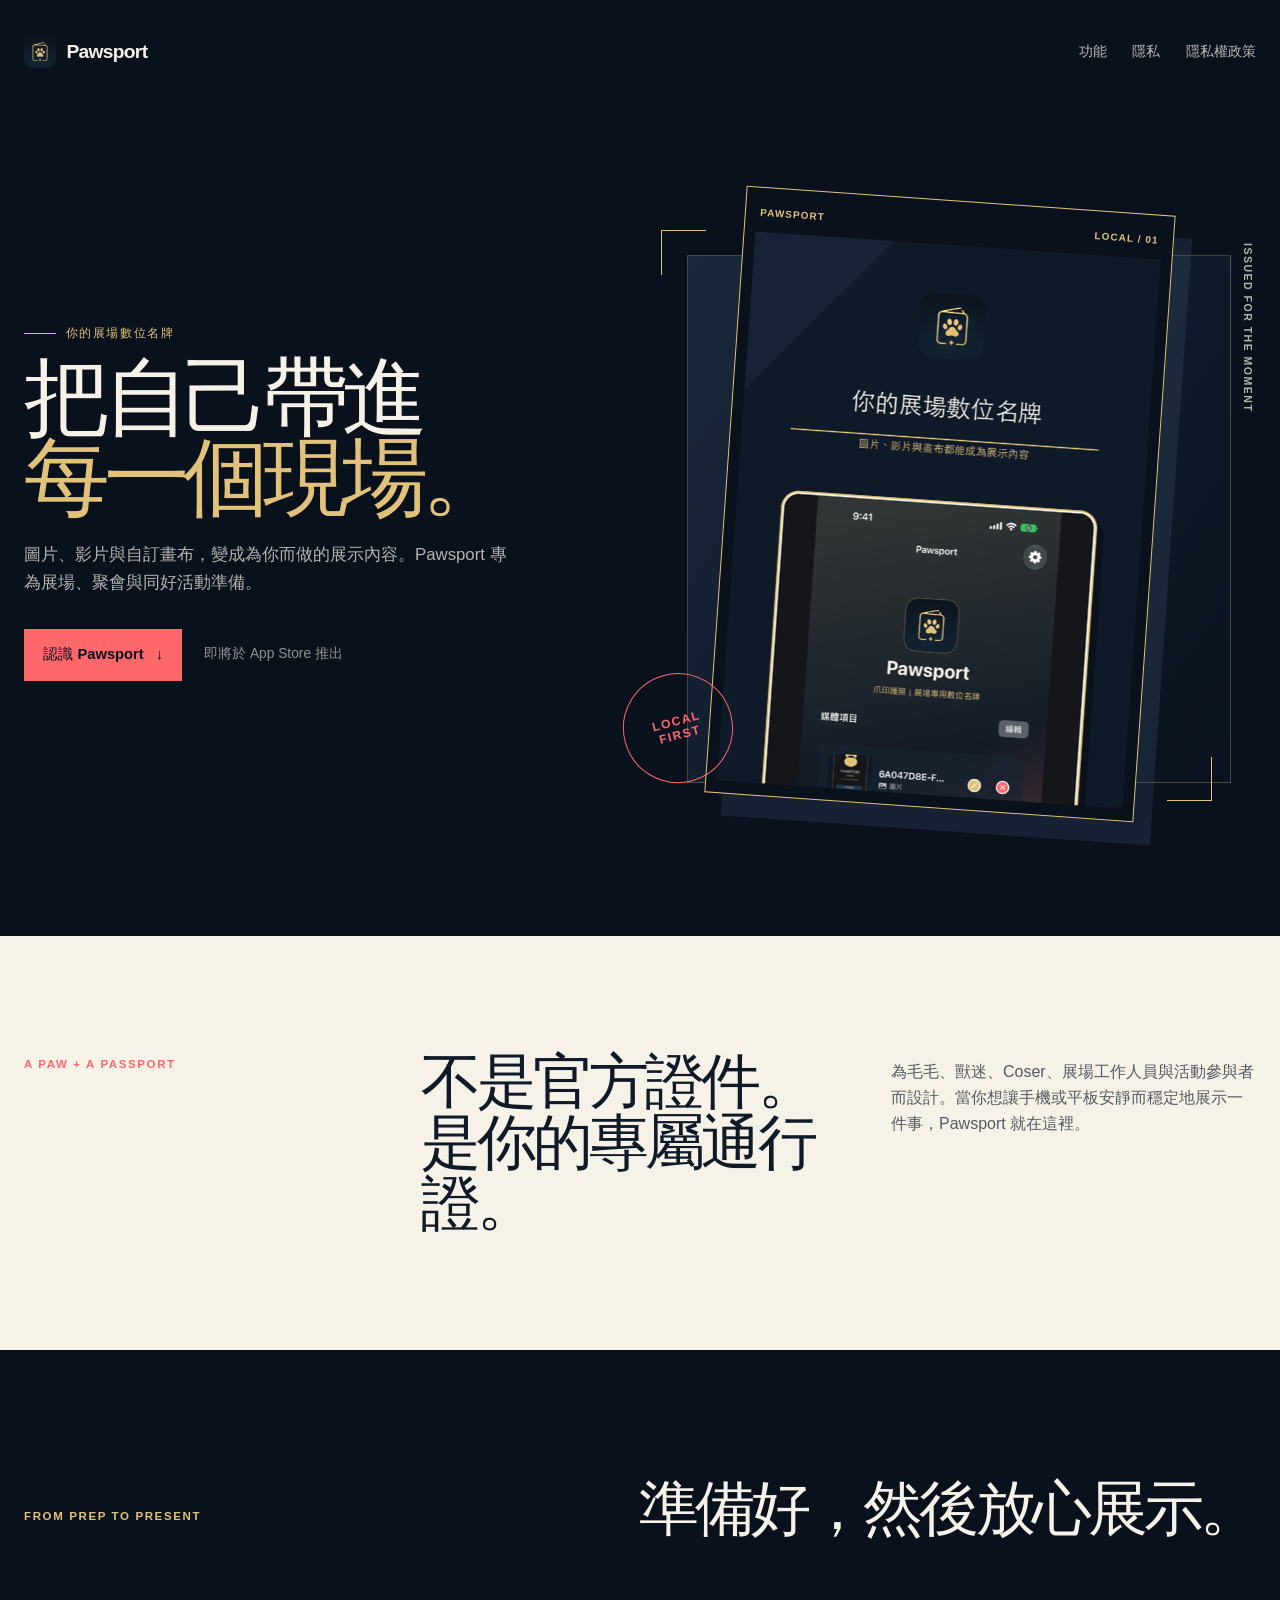
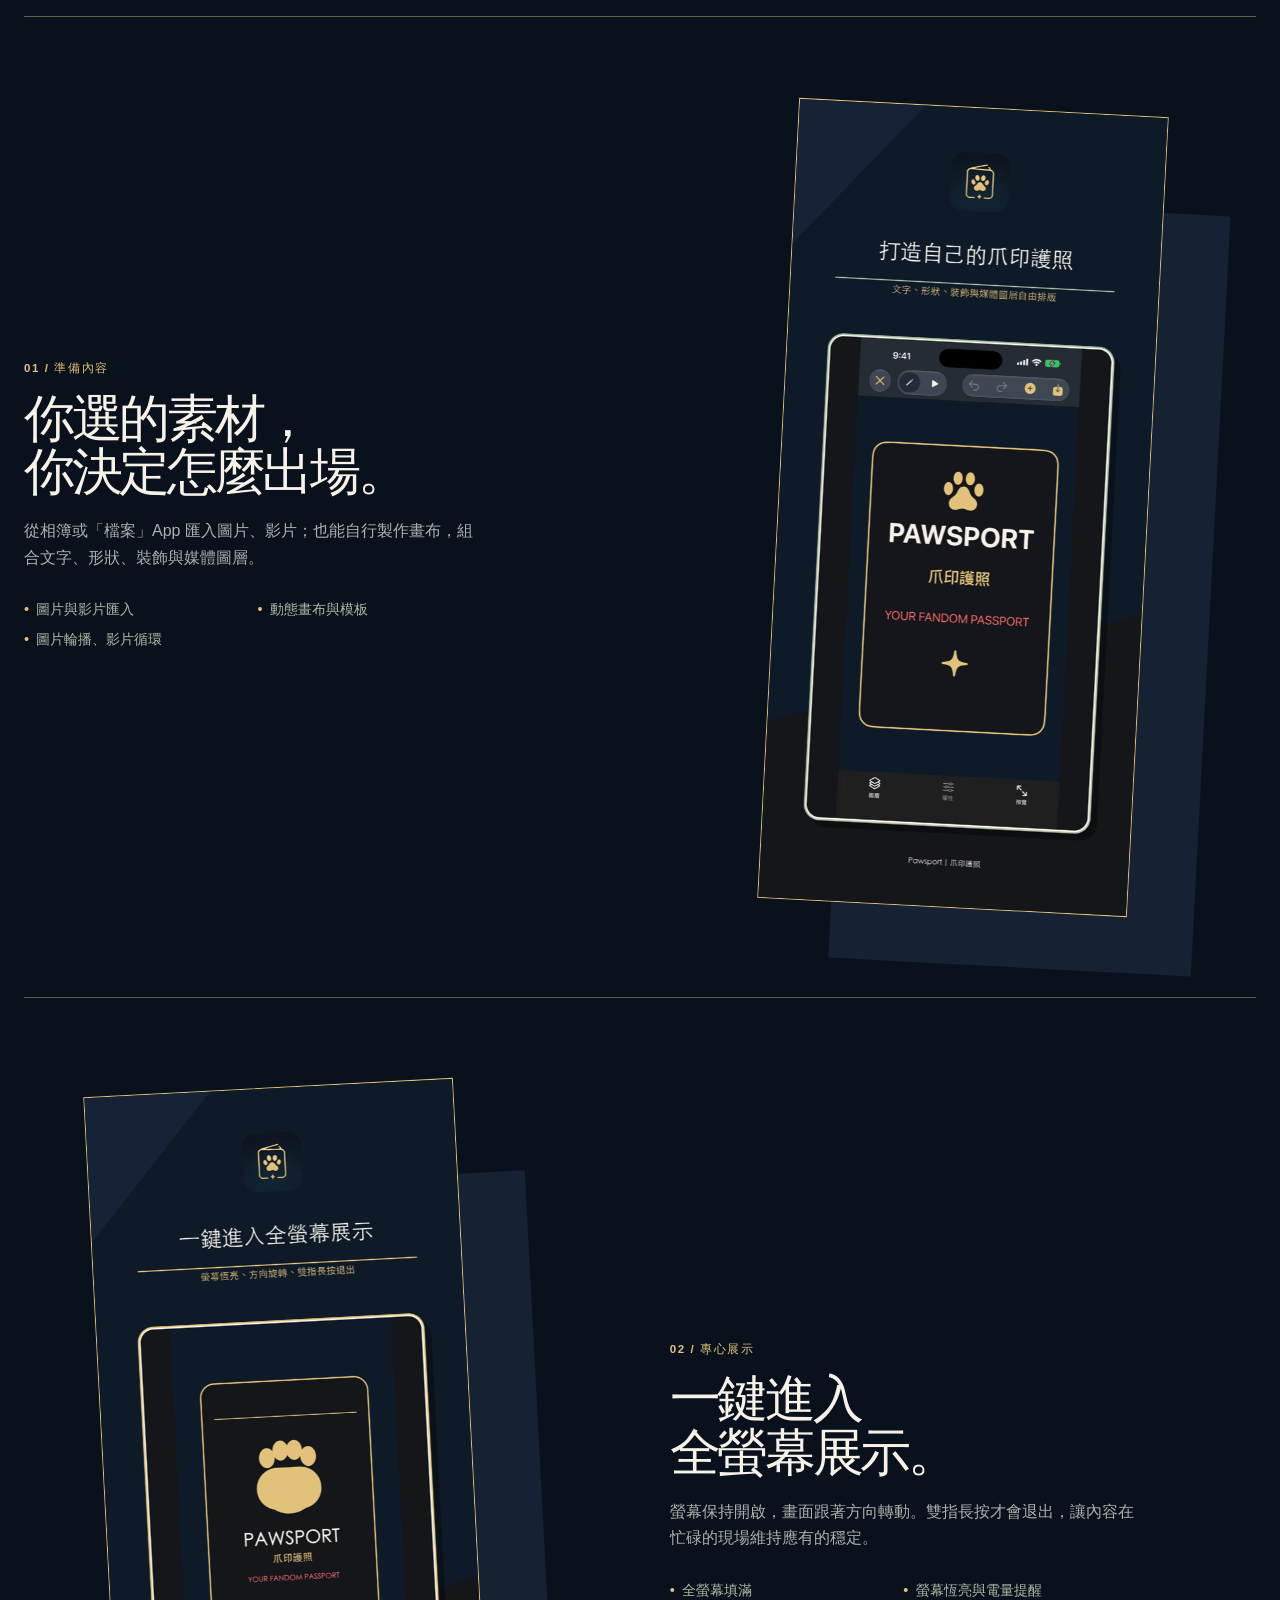
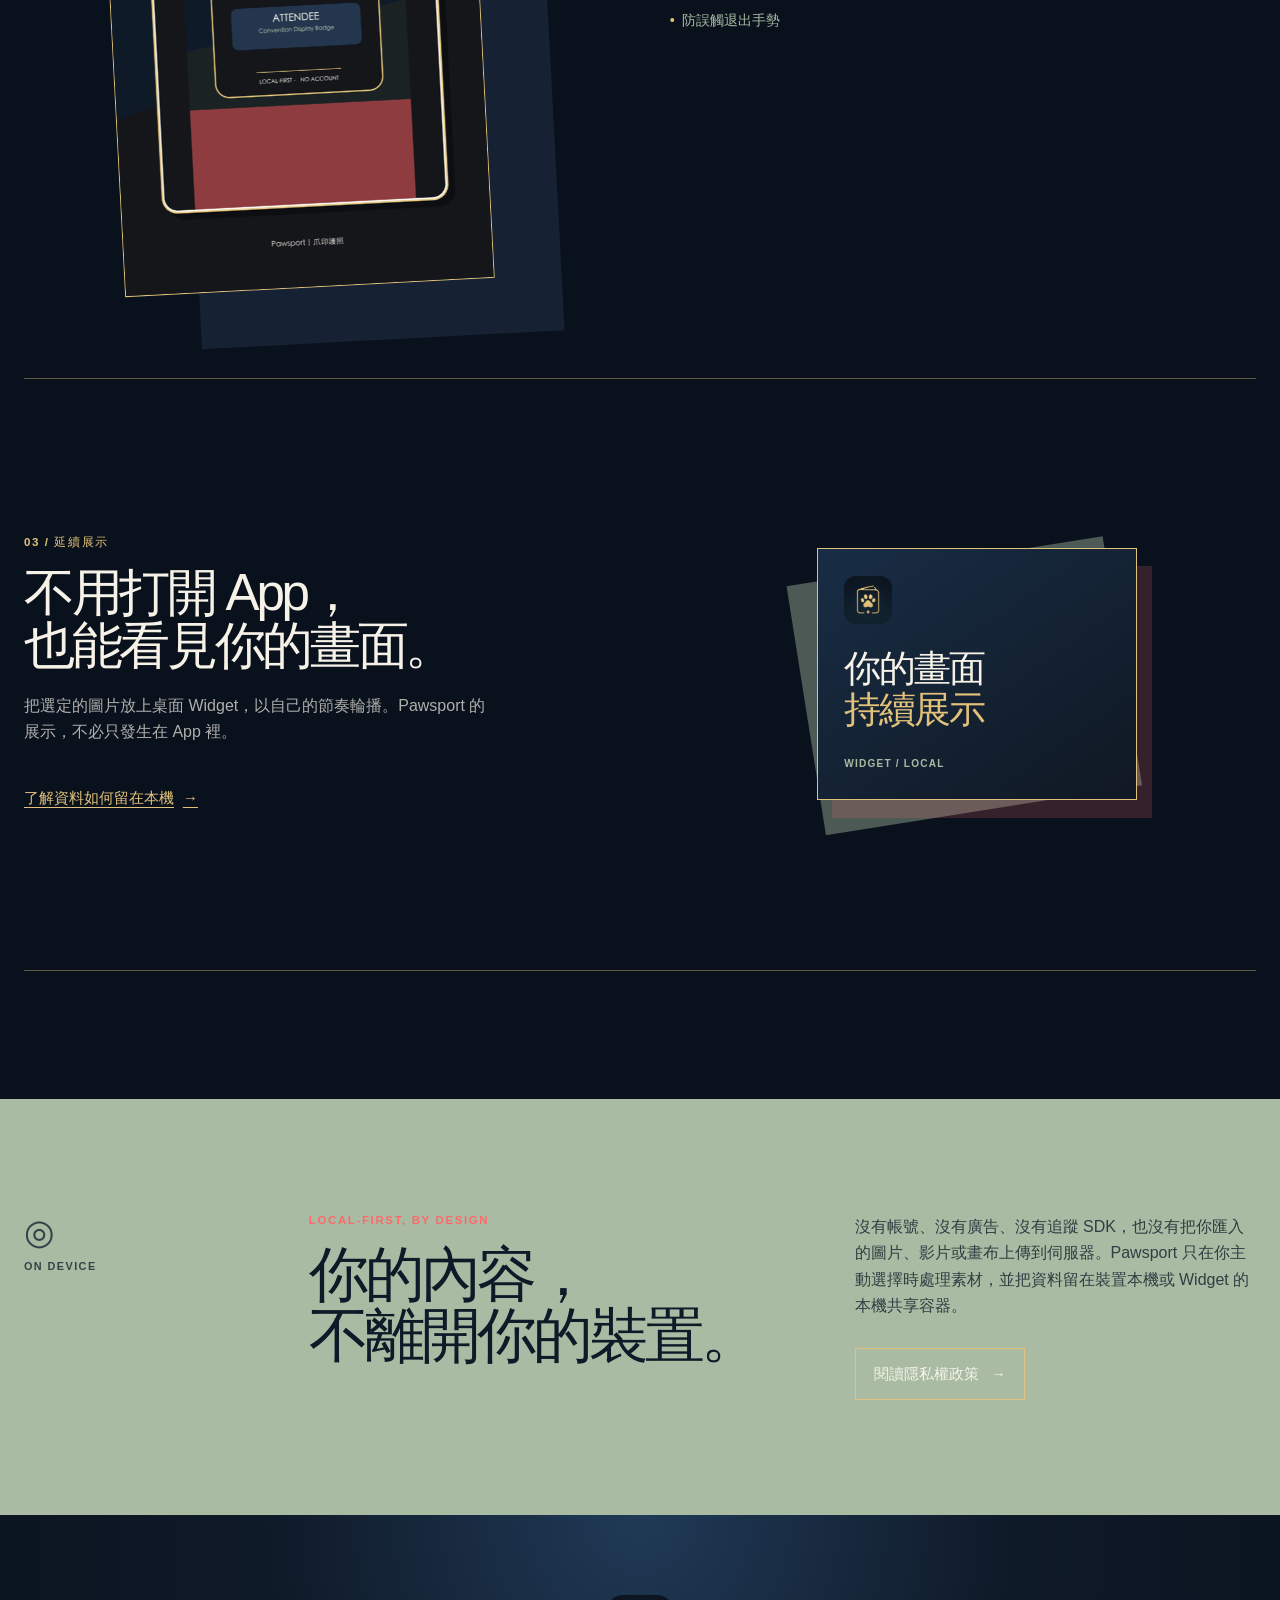
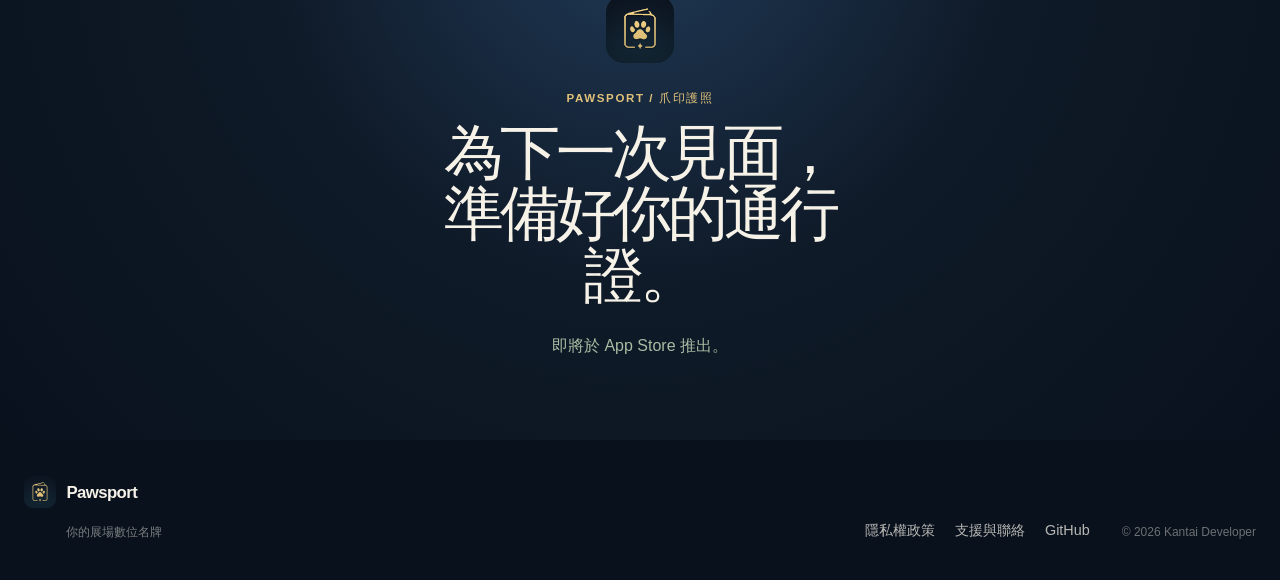
==== index.html @ a1eb73c7 "修正 Pages 正式網址" ====
<!DOCTYPE html>
<html lang="zh-Hant">
  <head>
    <meta charset="utf-8">
    <meta name="viewport" content="width=device-width, initial-scale=1">
    <meta name="theme-color" content="#0f1a28">
    <meta name="description" content="Pawsport 將圖片、影片與自訂畫布變成展場專用的數位名牌。資料只留在你的裝置。">
    <meta property="og:title" content="Pawsport｜你的展場數位名牌">
    <meta property="og:description" content="把圖片、影片與自訂畫布變成專屬展示內容。">
    <meta property="og:type" content="website">
    <meta property="og:url" content="https://blog.init.engineer/Pawsport-Web/">
    <meta property="og:image" content="https://blog.init.engineer/Pawsport-Web/assets/app-icon.png">
    <link rel="canonical" href="https://blog.init.engineer/Pawsport-Web/">
    <link rel="icon" href="assets/app-icon.png" type="image/png">
    <link rel="apple-touch-icon" href="assets/app-icon.png">
    <link rel="manifest" href="site.webmanifest">
    <link rel="stylesheet" href="styles.css">
    <title>Pawsport｜你的展場數位名牌</title>
  </head>
  <body>
    <a class="skip-link" href="#main">跳至主要內容</a>

    <header class="site-header">
      <a class="brand" href="./" aria-label="Pawsport 首頁">
        <img src="assets/app-icon.png" alt="">
        <span>Pawsport</span>
      </a>
      <nav aria-label="主要導覽">
        <a href="#features">功能</a>
        <a href="#local-first">隱私</a>
        <a href="privacy.html">隱私權政策</a>
      </nav>
    </header>

    <main id="main">
      <section class="hero" aria-labelledby="hero-title">
        <div class="hero-copy">
          <p class="eyebrow"><span></span> 你的展場數位名牌</p>
          <h1 id="hero-title">把自己帶進<br><em>每一個現場。</em></h1>
          <p class="hero-description">圖片、影片與自訂畫布，變成為你而做的展示內容。Pawsport 專為展場、聚會與同好活動準備。</p>
          <div class="hero-actions">
            <a class="button button-primary" href="#features">認識 Pawsport <span aria-hidden="true">↓</span></a>
            <span class="store-note">即將於 App Store 推出</span>
          </div>
        </div>

        <div class="passport-stage">
          <div class="stage-corner stage-corner-top" aria-hidden="true"></div>
          <p class="stage-label">ISSUED FOR THE MOMENT</p>
          <div class="passport-frame">
            <div class="passport-meta">
              <span>PAWSPORT</span>
              <span>LOCAL / 01</span>
            </div>
            <img class="hero-screen" src="assets/screenshots/dashboard.png" alt="Pawsport 的媒體選擇與展示首頁畫面">
          </div>
          <div class="privacy-stamp">LOCAL<br>FIRST</div>
          <div class="stage-corner stage-corner-bottom" aria-hidden="true"></div>
        </div>
      </section>

      <section class="intro-band" aria-labelledby="intro-title">
        <p class="section-kicker">A PAW + A PASSPORT</p>
        <h2 id="intro-title">不是官方證件。<br>是你的專屬通行證。</h2>
        <p>為毛毛、獸迷、Coser、展場工作人員與活動參與者而設計。當你想讓手機或平板安靜而穩定地展示一件事，Pawsport 就在這裡。</p>
      </section>

      <section class="feature-section" id="features" aria-labelledby="features-title">
        <div class="section-heading">
          <p class="section-kicker">FROM PREP TO PRESENT</p>
          <h2 id="features-title">準備好，然後放心展示。</h2>
        </div>

        <div class="feature-list">
          <article class="feature feature-media">
            <div class="feature-copy">
              <p class="feature-index">01 / 準備內容</p>
              <h3>你選的素材，<br>你決定怎麼出場。</h3>
              <p>從相簿或「檔案」App 匯入圖片、影片；也能自行製作畫布，組合文字、形狀、裝飾與媒體圖層。</p>
              <ul>
                <li>圖片與影片匯入</li>
                <li>動態畫布與模板</li>
                <li>圖片輪播、影片循環</li>
              </ul>
            </div>
            <figure class="device-shot device-shot-canvas">
              <img src="assets/screenshots/canvas.png" alt="Pawsport 畫布編輯器畫面">
            </figure>
          </article>

          <article class="feature feature-display">
            <div class="feature-copy">
              <p class="feature-index">02 / 專心展示</p>
              <h3>一鍵進入<br>全螢幕展示。</h3>
              <p>螢幕保持開啟，畫面跟著方向轉動。雙指長按才會退出，讓內容在忙碌的現場維持應有的穩定。</p>
              <ul>
                <li>全螢幕填滿</li>
                <li>螢幕恆亮與電量提醒</li>
                <li>防誤觸退出手勢</li>
              </ul>
            </div>
            <figure class="device-shot device-shot-display">
              <img src="assets/screenshots/display.png" alt="Pawsport 的全螢幕展示畫面">
            </figure>
          </article>

          <article class="feature feature-widget">
            <div class="feature-copy">
              <p class="feature-index">03 / 延續展示</p>
              <h3>不用打開 App，<br>也能看見你的畫面。</h3>
              <p>把選定的圖片放上桌面 Widget，以自己的節奏輪播。Pawsport 的展示，不必只發生在 App 裡。</p>
              <a class="text-link" href="privacy.html">了解資料如何留在本機 <span aria-hidden="true">→</span></a>
            </div>
            <div class="widget-illustration">
              <div class="widget-card widget-card-back"></div>
              <div class="widget-card widget-card-front">
                <img src="assets/app-icon.png" alt="">
                <p>你的畫面<br><strong>持續展示</strong></p>
                <span>WIDGET / LOCAL</span>
              </div>
            </div>
          </article>
        </div>
      </section>

      <section class="local-section" id="local-first" aria-labelledby="local-title">
        <div class="local-marker" aria-hidden="true">
          <span>◎</span>
          <span>ON DEVICE</span>
        </div>
        <div>
          <p class="section-kicker">LOCAL-FIRST, BY DESIGN</p>
          <h2 id="local-title">你的內容，<br>不離開你的裝置。</h2>
        </div>
        <div class="local-detail">
          <p>沒有帳號、沒有廣告、沒有追蹤 SDK，也沒有把你匯入的圖片、影片或畫布上傳到伺服器。Pawsport 只在你主動選擇時處理素材，並把資料留在裝置本機或 Widget 的本機共享容器。</p>
          <a class="button button-outline" href="privacy.html">閱讀隱私權政策 <span aria-hidden="true">→</span></a>
        </div>
      </section>

      <section class="closing" aria-labelledby="closing-title">
        <img src="assets/app-icon.png" alt="" class="closing-icon">
        <p class="section-kicker">PAWSPORT / 爪印護照</p>
        <h2 id="closing-title">為下一次見面，<br>準備好你的通行證。</h2>
        <p>即將於 App Store 推出。</p>
      </section>
    </main>

    <footer class="site-footer">
      <div>
        <a class="brand" href="./" aria-label="Pawsport 首頁">
          <img src="assets/app-icon.png" alt="">
          <span>Pawsport</span>
        </a>
        <p>你的展場數位名牌</p>
      </div>
      <div class="footer-links">
        <a href="privacy.html">隱私權政策</a>
        <a href="support.html">支援與聯絡</a>
        <a href="https://github.com/Kantai235/Pawsport-iOS" rel="noreferrer">GitHub</a>
      </div>
      <p class="copyright">© 2026 Kantai Developer</p>
    </footer>
  </body>
</html>
---- styles.css ----
:root {
  --ink: #0f1a28;
  --ink-deep: #09111d;
  --paper: #f6f2e8;
  --paper-soft: #ebe5d8;
  --gold: #e2c27a;
  --coral: #ff686b;
  --sage: #a9bca3;
  --slate: #46617e;
  --line: rgba(226, 194, 122, 0.42);
  --sans: "Avenir Next", "PingFang TC", "Noto Sans TC", "Helvetica Neue", sans-serif;
  color: var(--paper);
  background: var(--ink-deep);
  font-family: var(--sans);
  font-synthesis: none;
  text-rendering: optimizeLegibility;
}

* { box-sizing: border-box; }

html { scroll-behavior: smooth; }

body {
  margin: 0;
  background: var(--ink-deep);
  color: var(--paper);
  line-height: 1.65;
}

img { display: block; max-width: 100%; }

a { color: inherit; text-underline-offset: 0.24em; }

a:focus-visible {
  outline: 3px solid var(--coral);
  outline-offset: 4px;
}

.skip-link {
  position: fixed;
  z-index: 30;
  left: 1rem;
  top: -4rem;
  padding: 0.7rem 1rem;
  background: var(--paper);
  color: var(--ink);
  font-weight: 700;
  transition: top 180ms ease;
}

.skip-link:focus { top: 1rem; }

.site-header,
.site-footer {
  width: min(100% - 3rem, 1260px);
  margin: 0 auto;
}

.site-header {
  min-height: 6.5rem;
  display: flex;
  align-items: center;
  justify-content: space-between;
  gap: 1rem;
}

.brand {
  display: inline-flex;
  align-items: center;
  gap: 0.65rem;
  color: var(--paper);
  font-size: 1.2rem;
  font-weight: 600;
  letter-spacing: -0.035em;
  text-decoration: none;
}

.brand img {
  width: 2rem;
  height: 2rem;
  border-radius: 0.55rem;
}

nav { display: flex; align-items: center; gap: clamp(0.9rem, 2vw, 1.8rem); }

nav a,
.footer-links a {
  color: rgba(246, 242, 232, 0.74);
  font-size: 0.9rem;
  text-decoration: none;
  transition: color 160ms ease;
}

nav a:hover,
.footer-links a:hover { color: var(--gold); }

.hero {
  width: min(100% - 3rem, 1260px);
  min-height: min(760px, calc(100vh - 6.5rem));
  margin: 0 auto;
  display: grid;
  grid-template-columns: minmax(0, 0.88fr) minmax(430px, 1.12fr);
  align-items: center;
  gap: clamp(3rem, 8vw, 8rem);
  padding: clamp(3.5rem, 8vw, 6rem) 0 clamp(5rem, 10vw, 9rem);
}

.hero-copy { position: relative; z-index: 2; }

.eyebrow,
.section-kicker,
.feature-index {
  margin: 0 0 1rem;
  color: var(--gold);
  font-size: 0.72rem;
  font-weight: 700;
  letter-spacing: 0.14em;
  line-height: 1.2;
}

.eyebrow { display: flex; align-items: center; gap: 0.6rem; }
.eyebrow span { width: 2rem; height: 1px; background: var(--gold); }

h1, h2, h3, p { margin-top: 0; }

h1, h2, h3 { text-wrap: balance; }

.hero h1 {
  max-width: 12ch;
  margin-bottom: 1.45rem;
  font-size: clamp(3.3rem, 6.7vw, 6.8rem);
  font-weight: 500;
  letter-spacing: -0.075em;
  line-height: 0.94;
}

.hero h1 em {
  color: var(--gold);
  font-style: normal;
}

.hero-description {
  max-width: 32rem;
  margin-bottom: 2rem;
  color: rgba(246, 242, 232, 0.72);
  font-size: 1.05rem;
}

.hero-actions { display: flex; align-items: center; flex-wrap: wrap; gap: 1rem 1.35rem; }

.button {
  display: inline-flex;
  align-items: center;
  justify-content: center;
  gap: 0.75rem;
  min-height: 3.25rem;
  padding: 0.75rem 1.15rem;
  border: 1px solid transparent;
  font-size: 0.92rem;
  font-weight: 700;
  text-decoration: none;
  transition: transform 160ms ease, background-color 160ms ease, border-color 160ms ease;
}

.button:hover { transform: translateY(-2px); }

.button-primary { background: var(--coral); color: var(--ink-deep); }
.button-primary:hover { background: #ff7b7d; }
.button-outline { border-color: var(--gold); color: var(--paper); }
.button-outline:hover { background: var(--gold); color: var(--ink-deep); }

.store-note { color: rgba(246, 242, 232, 0.58); font-size: 0.86rem; }

.passport-stage {
  position: relative;
  min-height: 560px;
  display: grid;
  place-items: center;
  overflow: visible;
}

.passport-stage::before {
  position: absolute;
  inset: 9% 4% 4% 10%;
  border: 1px solid rgba(226, 194, 122, 0.27);
  background: linear-gradient(125deg, rgba(42, 65, 92, 0.48), rgba(15, 26, 40, 0.05));
  content: "";
}

.passport-frame {
  position: relative;
  z-index: 1;
  width: min(100%, 430px);
  padding: 0.7rem;
  border: 1px solid var(--gold);
  background: var(--ink-deep);
  box-shadow: 18px 22px 0 rgba(70, 97, 126, 0.22);
  transform: rotate(4deg);
}

.passport-meta {
  display: flex;
  justify-content: space-between;
  gap: 1rem;
  padding: 0.35rem 0.2rem 0.7rem;
  color: var(--gold);
  font-size: 0.62rem;
  font-weight: 700;
  letter-spacing: 0.11em;
}

.hero-screen { width: 100%; max-height: 550px; object-fit: cover; object-position: center top; }

.stage-label {
  position: absolute;
  z-index: 2;
  top: 7%;
  right: 0;
  margin: 0;
  color: var(--sage);
  font-size: 0.66rem;
  font-weight: 700;
  letter-spacing: 0.14em;
  writing-mode: vertical-rl;
}

.privacy-stamp {
  position: absolute;
  z-index: 3;
  left: 0;
  bottom: 4%;
  display: grid;
  place-items: center;
  width: 6.9rem;
  aspect-ratio: 1;
  border: 1px solid var(--coral);
  border-radius: 50%;
  color: var(--coral);
  font-size: 0.76rem;
  font-weight: 700;
  letter-spacing: 0.12em;
  line-height: 1.2;
  text-align: center;
  transform: rotate(-15deg);
}

.stage-corner { position: absolute; width: 2.8rem; height: 2.8rem; border-color: var(--gold); border-style: solid; }
.stage-corner-top { left: 6%; top: 5%; border-width: 1px 0 0 1px; }
.stage-corner-bottom { right: 7%; bottom: 1%; border-width: 0 1px 1px 0; }

.intro-band {
  display: grid;
  grid-template-columns: 1fr 1.2fr 1fr;
  gap: 2rem;
  align-items: start;
  padding: clamp(4rem, 9vw, 8.5rem) max(1.5rem, calc((100% - 1260px) / 2));
  background: var(--paper);
  color: var(--ink);
}

.intro-band .section-kicker { margin-top: 0.45rem; color: var(--coral); }

.intro-band h2,
.section-heading h2,
.local-section h2,
.closing h2,
.support-card h1 {
  margin-bottom: 0;
  font-size: clamp(2.4rem, 4.7vw, 4.75rem);
  font-weight: 500;
  letter-spacing: -0.065em;
  line-height: 1.02;
}

.intro-band > p:last-child {
  margin: 0.5rem 0 0;
  color: rgba(15, 26, 40, 0.7);
  font-size: 1rem;
}

.feature-section {
  width: min(100% - 3rem, 1260px);
  margin: 0 auto;
  padding: clamp(5rem, 10vw, 10rem) 0;
}

.section-heading { display: flex; align-items: end; justify-content: space-between; gap: 2rem; margin-bottom: clamp(2.8rem, 6vw, 5rem); }

.feature-list { border-top: 1px solid var(--line); }

.feature {
  min-height: 37rem;
  display: grid;
  grid-template-columns: 0.95fr 1.05fr;
  gap: clamp(2rem, 9vw, 9rem);
  align-items: center;
  padding: clamp(3.5rem, 7vw, 6.5rem) 0;
  border-bottom: 1px solid var(--line);
}

.feature:nth-child(even) .feature-copy { order: 2; }

.feature-copy h3 {
  margin-bottom: 1.25rem;
  font-size: clamp(2.1rem, 4vw, 3.8rem);
  font-weight: 500;
  letter-spacing: -0.065em;
  line-height: 1.04;
}

.feature-copy > p:not(.feature-index) { max-width: 29rem; color: rgba(246, 242, 232, 0.7); }

.feature-copy ul {
  display: grid;
  grid-template-columns: repeat(2, minmax(0, 1fr));
  gap: 0.4rem 1.2rem;
  max-width: 28rem;
  margin: 1.7rem 0 0;
  padding: 0;
  list-style: none;
}

.feature-copy li { color: var(--sage); font-size: 0.9rem; }
.feature-copy li::before { margin-right: 0.45rem; color: var(--gold); content: "•"; }

.device-shot { position: relative; width: min(100%, 370px); margin: 0 auto; }
.device-shot::before { position: absolute; z-index: -1; inset: 12% -18% -7% 20%; background: var(--slate); content: ""; opacity: 0.22; }
.device-shot img { width: 100%; border: 1px solid var(--gold); }
.device-shot-canvas { transform: rotate(3deg); }
.device-shot-display { transform: rotate(-3deg); }

.text-link { display: inline-flex; gap: 0.55rem; margin-top: 1.5rem; color: var(--gold); font-size: 0.95rem; font-weight: 700; }

.feature-widget { grid-template-columns: 1fr 1fr; }

.widget-illustration { position: relative; min-height: 20rem; display: grid; place-items: center; }
.widget-card { width: min(86%, 320px); aspect-ratio: 1.27; }
.widget-card-back { position: absolute; background: var(--sage); transform: rotate(-9deg) translate(-0.9rem, 0.6rem); opacity: 0.42; }
.widget-card-front { position: relative; display: flex; flex-direction: column; justify-content: space-between; padding: 1.65rem; border: 1px solid var(--gold); background: linear-gradient(145deg, #182d45, #101823); box-shadow: 15px 18px 0 rgba(255, 104, 107, 0.18); }
.widget-card-front img { width: 3rem; border-radius: 0.75rem; }
.widget-card-front p { margin: 1.1rem 0; font-size: clamp(1.45rem, 3vw, 2.3rem); font-weight: 400; letter-spacing: -0.06em; line-height: 1.1; }
.widget-card-front strong { color: var(--gold); font-weight: 500; }
.widget-card-front span { color: var(--sage); font-size: 0.63rem; font-weight: 700; letter-spacing: 0.12em; }

.local-section {
  display: grid;
  grid-template-columns: 0.55fr 1.2fr 1fr;
  gap: clamp(2rem, 5vw, 5rem);
  align-items: start;
  padding: clamp(5rem, 9vw, 8.5rem) max(1.5rem, calc((100% - 1260px) / 2));
  background: var(--sage);
  color: var(--ink);
}

.local-marker { display: grid; gap: 0.55rem; color: rgba(15, 26, 40, 0.75); font-size: 0.68rem; font-weight: 700; letter-spacing: 0.13em; }
.local-marker span:first-child { font-size: 2.2rem; line-height: 1; }
.local-section .section-kicker { color: var(--coral); }
.local-detail { max-width: 27rem; }
.local-detail p { margin: 0 0 1.8rem; color: rgba(15, 26, 40, 0.78); }

.closing {
  min-height: 32rem;
  display: flex;
  flex-direction: column;
  align-items: center;
  justify-content: center;
  padding: 5rem 1.5rem;
  background: radial-gradient(circle at 50% 0%, #203a57 0, var(--ink) 45%, var(--ink-deep) 100%);
  text-align: center;
}

.closing-icon { width: 4.25rem; margin-bottom: 1.8rem; border-radius: 1.1rem; }
.closing .section-kicker { color: var(--gold); }
.closing h2 { max-width: 14ch; }
.closing > p:last-child { margin: 1.7rem 0 0; color: var(--sage); }

.site-footer { display: grid; grid-template-columns: 1fr auto auto; gap: 2rem; align-items: end; padding: 2.3rem 0; }
.site-footer .brand { font-size: 1.05rem; }
.site-footer > div > p { margin: 0.35rem 0 0 2.65rem; color: rgba(246, 242, 232, 0.48); font-size: 0.78rem; }
.footer-links { display: flex; gap: 1.25rem; flex-wrap: wrap; }
.copyright { margin: 0; color: rgba(246, 242, 232, 0.42); font-size: 0.75rem; text-align: right; }

.document-page { background: var(--ink); }

.policy-layout {
  width: min(100% - 3rem, 960px);
  margin: 0 auto;
  padding: clamp(4rem, 9vw, 8rem) 0;
}

.policy-hero { margin-bottom: clamp(3rem, 7vw, 6rem); }
.policy-hero h1 { margin: 1rem 0 0.9rem; font-size: clamp(3.2rem, 7vw, 6.25rem); font-weight: 500; letter-spacing: -0.075em; line-height: 0.95; }
.policy-hero > p:last-child { margin: 0; color: var(--sage); font-size: 0.9rem; }

.policy-summary { max-width: 41rem; margin-bottom: 4.5rem; padding: 1.65rem 1.8rem; border-left: 3px solid var(--coral); background: rgba(226, 194, 122, 0.11); }
.policy-summary .section-kicker { margin-bottom: 0.6rem; }
.policy-summary p:last-child { margin: 0; color: rgba(246, 242, 232, 0.78); }

.policy-content { max-width: 44rem; }
.policy-lead { margin-bottom: 3rem; color: var(--paper); font-size: 1.2rem; line-height: 1.75; }
.policy-content section { padding: 2.1rem 0; border-top: 1px solid var(--line); }
.policy-content h2 { margin-bottom: 1rem; color: var(--gold); font-size: 1.38rem; font-weight: 600; letter-spacing: -0.03em; }
.policy-content p { color: rgba(246, 242, 232, 0.76); }
.policy-content p:last-child { margin-bottom: 0; }
.policy-content a { color: var(--gold); font-weight: 700; }

.support-main { width: min(100% - 3rem, 1020px); margin: 0 auto; padding: clamp(4rem, 9vw, 8rem) 0; }
.support-card { padding: clamp(2rem, 6vw, 5rem); border: 1px solid var(--gold); background: linear-gradient(135deg, #172d45 0%, #0f1a28 58%); }
.support-card h1 { margin: 1rem 0 1.4rem; }
.support-card > p:not(.eyebrow) { max-width: 36rem; margin-bottom: 2rem; color: rgba(246, 242, 232, 0.74); font-size: 1.08rem; }
.support-guidance { max-width: 42rem; margin: clamp(4rem, 9vw, 7rem) auto 0; }
.support-guidance h2 { margin-bottom: 1.5rem; font-size: clamp(2rem, 4vw, 3.5rem); font-weight: 500; letter-spacing: -0.06em; line-height: 1.1; }
.support-guidance ul { display: grid; gap: 0.8rem; margin: 0 0 1.8rem; padding: 0; list-style: none; }
.support-guidance li { color: rgba(246, 242, 232, 0.75); }
.support-guidance li::before { margin-right: 0.65rem; color: var(--coral); content: "✦"; }
.support-guidance > p:last-child { color: var(--sage); }

.not-found { min-height: 100vh; display: grid; place-items: center; padding: 1.5rem; background: radial-gradient(circle at 50% 10%, #1d3650 0, var(--ink) 47%, var(--ink-deep) 100%); text-align: center; }
.not-found main { display: flex; flex-direction: column; align-items: center; }
.not-found img { width: 4.7rem; margin-bottom: 1.8rem; border-radius: 1.25rem; }
.not-found h1 { margin: 0 0 2rem; font-size: clamp(3rem, 8vw, 6rem); font-weight: 500; letter-spacing: -0.075em; line-height: 0.98; }

@media (max-width: 820px) {
  .site-header, .site-footer, .hero, .feature-section, .policy-layout, .support-main { width: min(100% - 2.25rem, 960px); }
  .site-header { min-height: 5.5rem; }
  .site-header nav a:first-child { display: none; }
  .hero { grid-template-columns: 1fr; gap: 3.2rem; min-height: 0; padding: 3rem 0 5rem; }
  .hero h1 { font-size: clamp(3.25rem, 13vw, 5.3rem); }
  .passport-stage { min-height: 430px; }
  .passport-frame { width: min(75%, 355px); }
  .hero-screen { max-height: 410px; }
  .intro-band, .local-section { grid-template-columns: 1fr; gap: 1.4rem; padding-left: 1.125rem; padding-right: 1.125rem; }
  .intro-band .section-kicker { margin-top: 0; }
  .feature { grid-template-columns: 1fr; gap: 2.7rem; min-height: 0; padding: 3.8rem 0; }
  .feature:nth-child(even) .feature-copy { order: initial; }
  .feature-display .feature-copy { order: initial; }
  .feature-copy ul { grid-template-columns: 1fr; }
  .device-shot { width: min(74%, 340px); }
  .feature-widget { grid-template-columns: 1fr; }
  .widget-illustration { min-height: 16rem; }
  .section-heading { display: block; }
  .section-heading .section-kicker { margin-bottom: 1rem; }
  .local-marker { display: flex; align-items: center; gap: 0.55rem; }
  .site-footer { grid-template-columns: 1fr; gap: 1.5rem; padding: 2rem 0 2.5rem; }
  .copyright { text-align: left; }
  .policy-content { max-width: 100%; }
}

@media (max-width: 480px) {
  .site-header nav { gap: 0.9rem; }
  .site-header nav a { font-size: 0.78rem; }
  .brand { font-size: 1.08rem; }
  .brand img { width: 1.8rem; height: 1.8rem; }
  .passport-stage { min-height: 370px; }
  .passport-frame { width: 76%; padding: 0.45rem; }
  .hero-screen { max-height: 355px; }
  .privacy-stamp { width: 5.7rem; left: -0.15rem; font-size: 0.64rem; }
  .stage-label { right: -0.3rem; }
  .feature-copy h3 { font-size: 2.35rem; }
  .policy-summary { padding: 1.35rem; }
}

@media (prefers-reduced-motion: reduce) {
  *, *::before, *::after { scroll-behavior: auto !important; transition-duration: 0.01ms !important; animation-duration: 0.01ms !important; animation-iteration-count: 1 !important; }
}
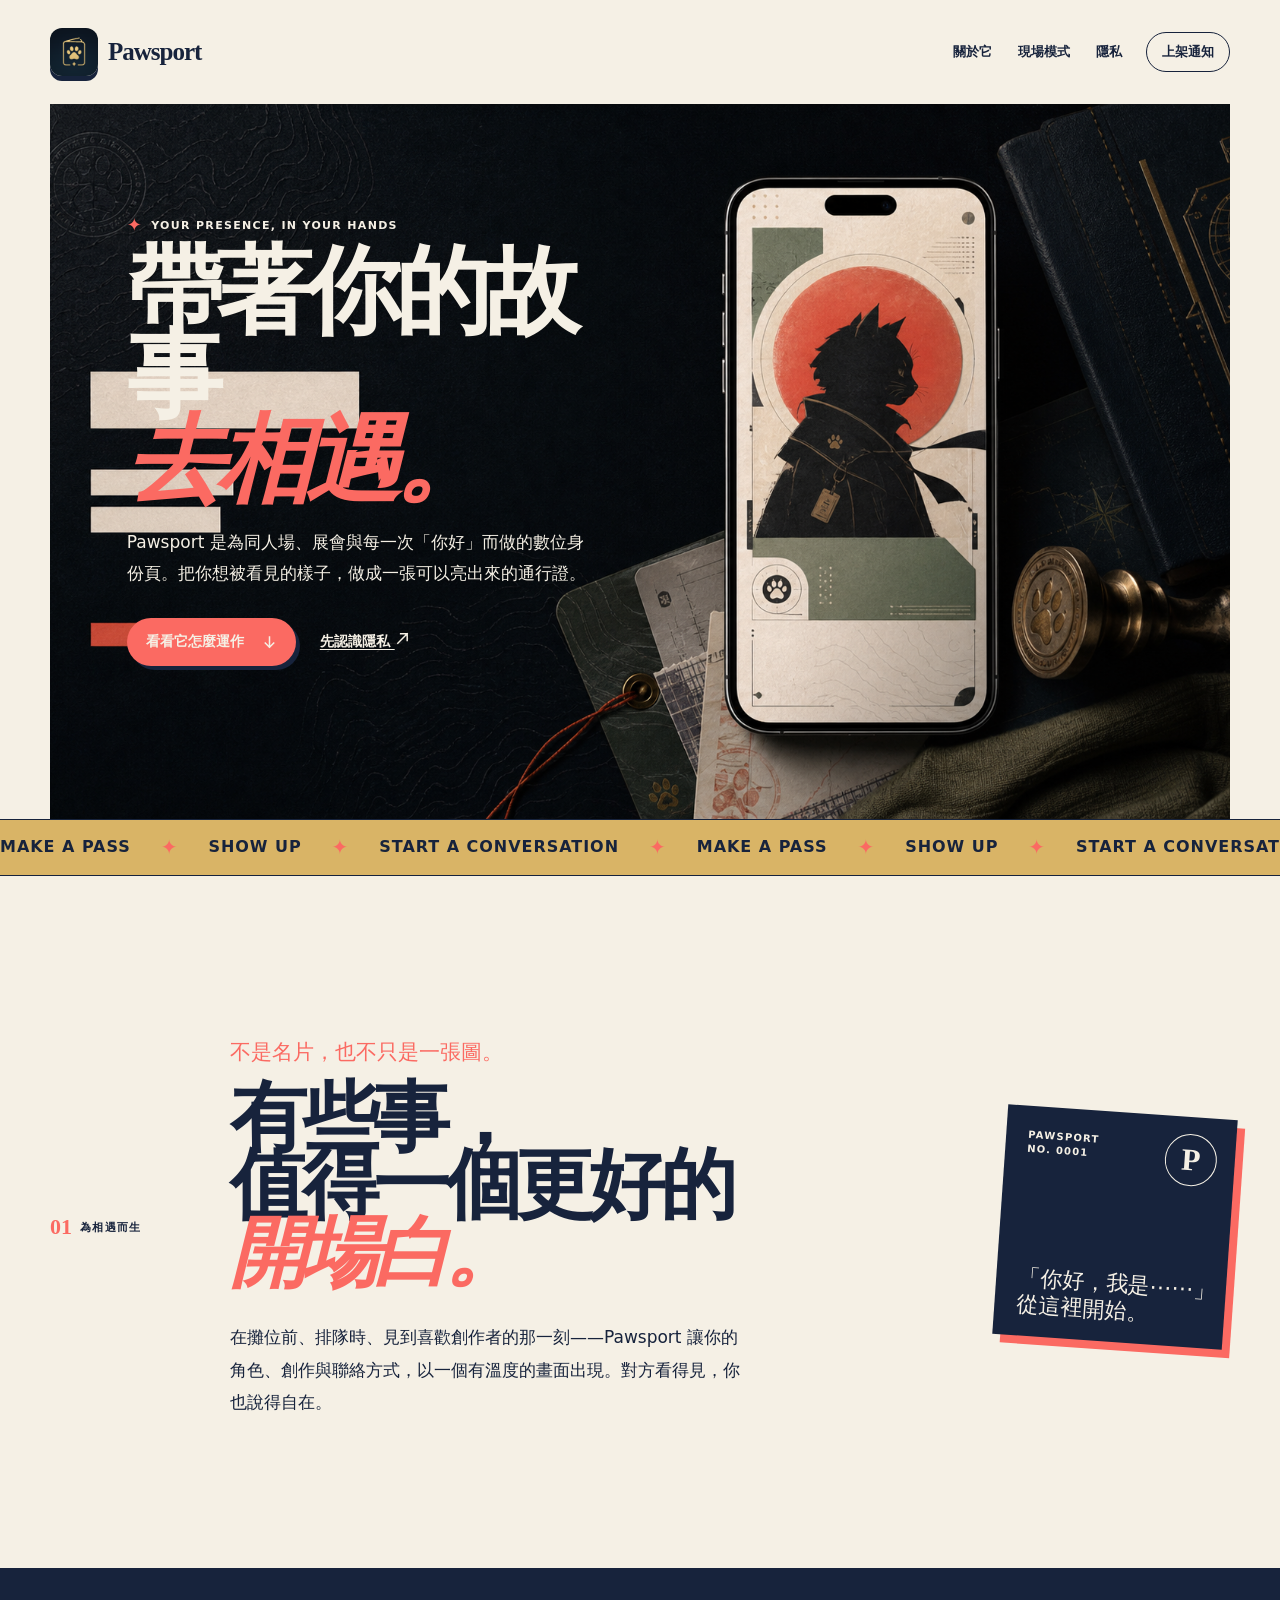
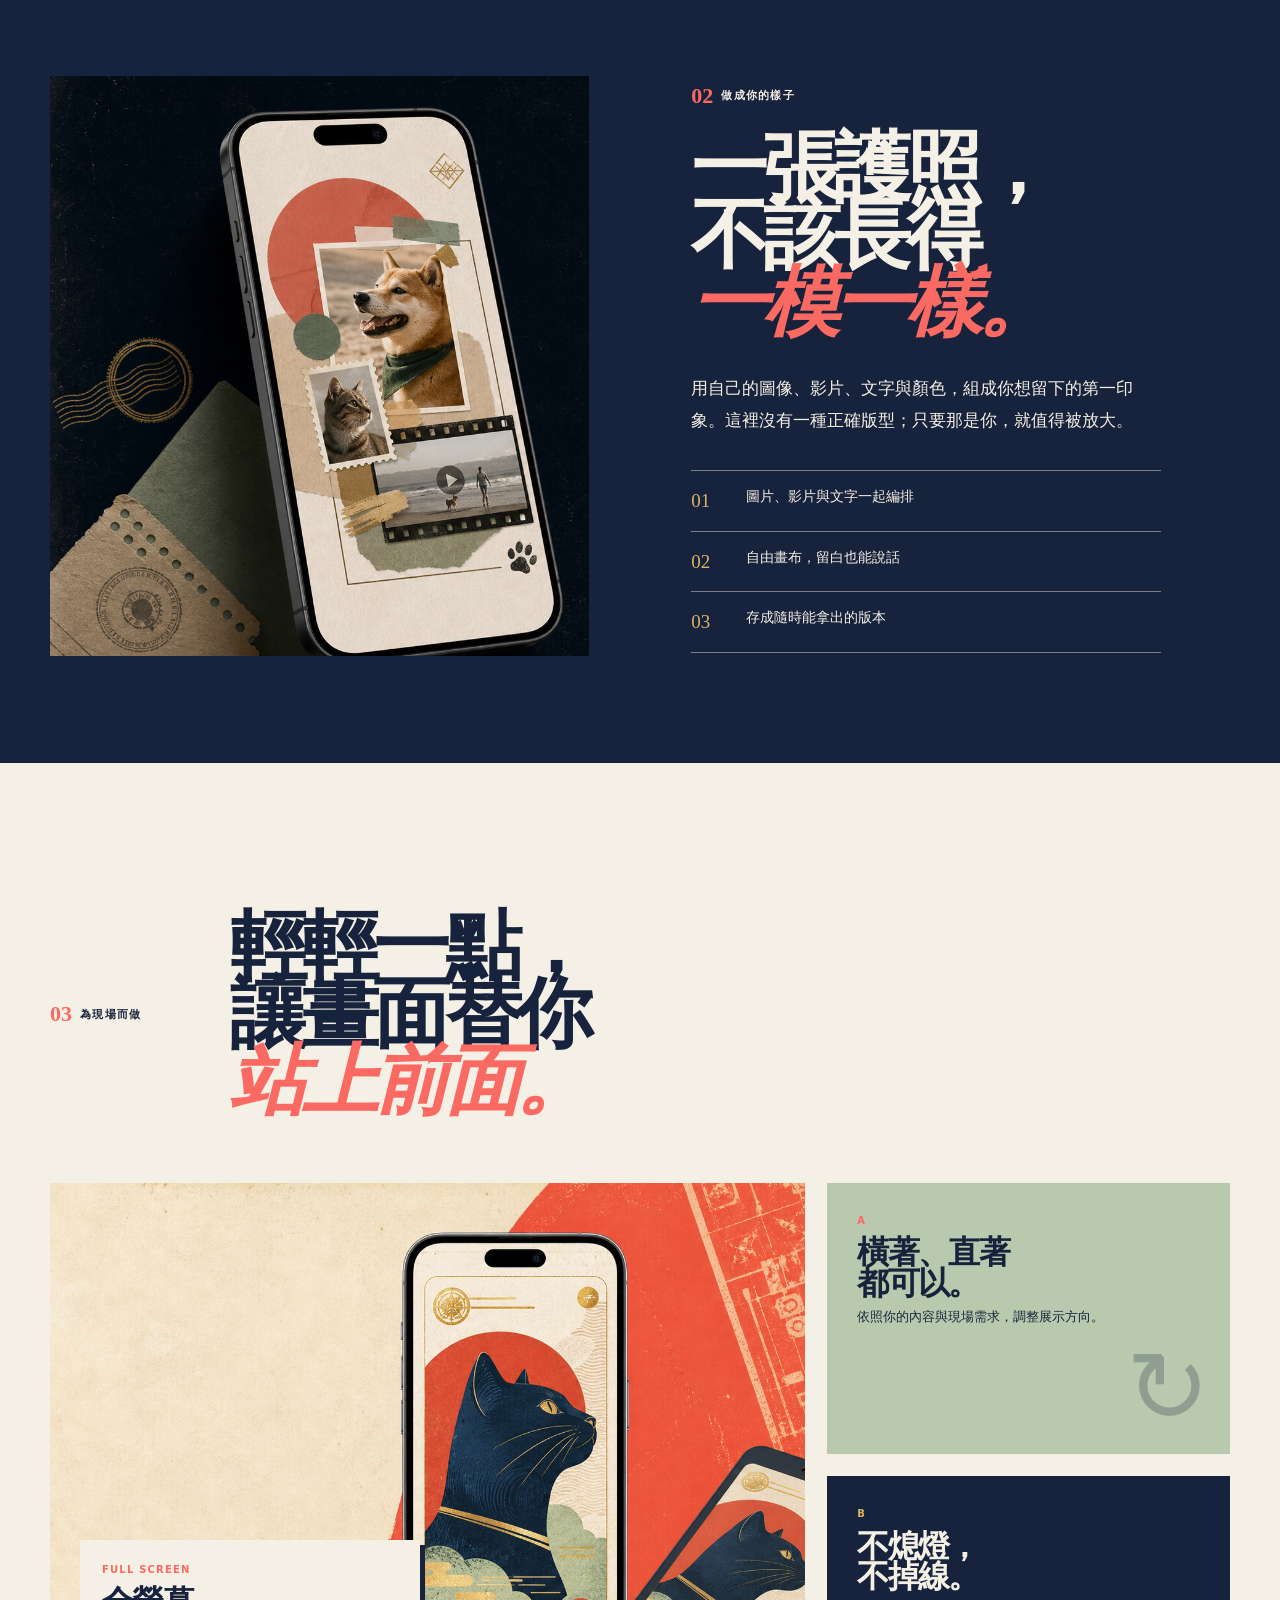
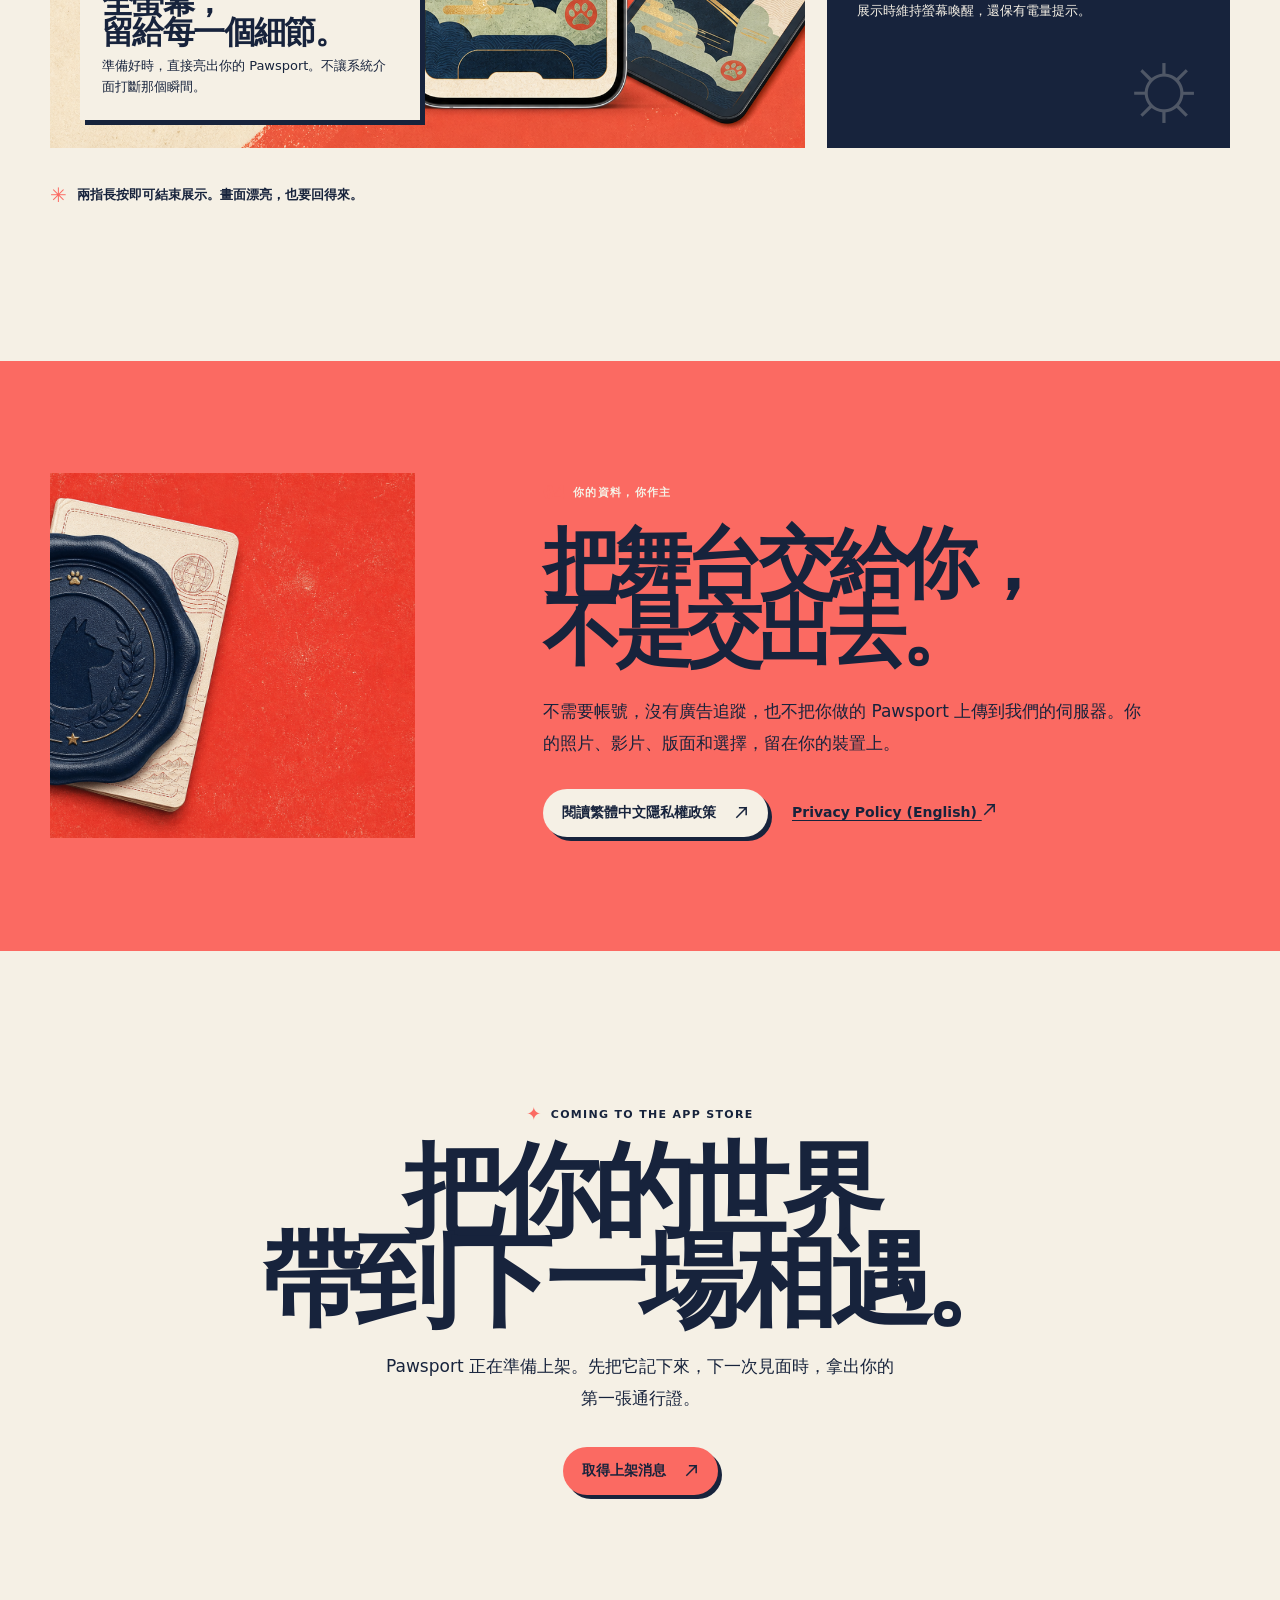
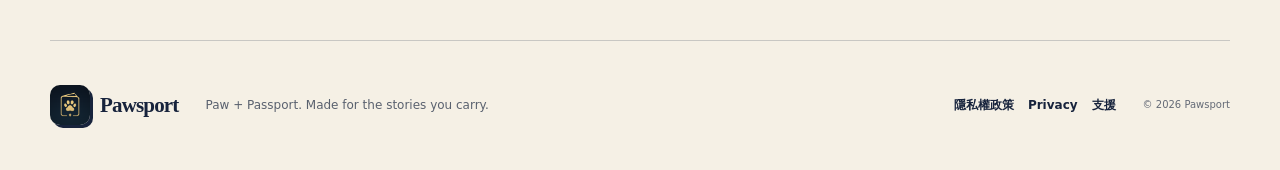
==== commit 778b5f59: "重新設計 Pawsport 品牌網站" ====
--- a/index.html
+++ b/index.html
@@ -3,163 +3,137 @@
   <head>
     <meta charset="utf-8">
     <meta name="viewport" content="width=device-width, initial-scale=1">
-    <meta name="theme-color" content="#0f1a28">
-    <meta name="description" content="Pawsport 將圖片、影片與自訂畫布變成展場專用的數位名牌。資料只留在你的裝置。">
-    <meta property="og:title" content="Pawsport｜你的展場數位名牌">
-    <meta property="og:description" content="把圖片、影片與自訂畫布變成專屬展示內容。">
+    <meta name="description" content="Pawsport 是為同人場、展會與相遇設計的數位身份頁。做一張只屬於你的通行證，於現場全螢幕亮出來。">
+    <meta name="theme-color" content="#17233c">
+    <link rel="canonical" href="https://pawsport.init.engineer/">
+    <link rel="icon" href="assets/app-icon.png">
+    <link rel="manifest" href="site.webmanifest">
     <meta property="og:type" content="website">
-    <meta property="og:url" content="https://blog.init.engineer/Pawsport-Web/">
-    <meta property="og:image" content="https://blog.init.engineer/Pawsport-Web/assets/app-icon.png">
-    <link rel="canonical" href="https://blog.init.engineer/Pawsport-Web/">
-    <link rel="icon" href="assets/app-icon.png" type="image/png">
-    <link rel="apple-touch-icon" href="assets/app-icon.png">
-    <link rel="manifest" href="site.webmanifest">
-    <link rel="stylesheet" href="styles.css">
-    <title>Pawsport｜你的展場數位名牌</title>
+    <meta property="og:title" content="Pawsport — 帶著你的故事去相遇">
+    <meta property="og:description" content="為同人場、展會與相遇設計的數位身份頁。">
+    <meta property="og:url" content="https://pawsport.init.engineer/">
+    <meta property="og:image" content="https://pawsport.init.engineer/assets/app-icon.png">
+    <title>Pawsport — 帶著你的故事去相遇</title>
+    <link rel="stylesheet" href="styles.css?v=20260713-redesign-3">
   </head>
-  <body>
+  <body class="home-page">
     <a class="skip-link" href="#main">跳至主要內容</a>
 
-    <header class="site-header">
-      <a class="brand" href="./" aria-label="Pawsport 首頁">
-        <img src="assets/app-icon.png" alt="">
+    <header class="site-header wrap">
+      <a class="brand" href="/" aria-label="Pawsport 首頁">
+        <img src="assets/app-icon.png" width="48" height="48" alt="">
         <span>Pawsport</span>
       </a>
       <nav aria-label="主要導覽">
-        <a href="#features">功能</a>
-        <a href="#local-first">隱私</a>
-        <a href="privacy.html">隱私權政策</a>
+        <a href="#story">關於它</a>
+        <a href="#made-for-the-room">現場模式</a>
+        <a href="#privacy">隱私</a>
       </nav>
+      <a class="header-cta" href="#availability">上架通知</a>
     </header>
 
     <main id="main">
-      <section class="hero" aria-labelledby="hero-title">
+      <section class="hero wrap" aria-labelledby="hero-title">
         <div class="hero-copy">
-          <p class="eyebrow"><span></span> 你的展場數位名牌</p>
-          <h1 id="hero-title">把自己帶進<br><em>每一個現場。</em></h1>
-          <p class="hero-description">圖片、影片與自訂畫布，變成為你而做的展示內容。Pawsport 專為展場、聚會與同好活動準備。</p>
+          <p class="eyebrow"><span aria-hidden="true">✦</span> YOUR PRESENCE, IN YOUR HANDS</p>
+          <h1 id="hero-title">帶著你的故事<br><em>去相遇。</em></h1>
+          <p class="hero-summary">Pawsport 是為同人場、展會與每一次「你好」而做的數位身份頁。把你想被看見的樣子，做成一張可以亮出來的通行證。</p>
           <div class="hero-actions">
-            <a class="button button-primary" href="#features">認識 Pawsport <span aria-hidden="true">↓</span></a>
-            <span class="store-note">即將於 App Store 推出</span>
+            <a class="button button-coral" href="#story">看看它怎麼運作 <svg class="arrow arrow-down" viewBox="0 0 16 16" aria-hidden="true"><path d="M8 2v11M3.5 8.5 8 13l4.5-4.5"/></svg></a>
+            <a class="text-link" href="privacy.html">先認識隱私 <svg class="arrow" viewBox="0 0 16 16" aria-hidden="true"><path d="M3 13 13 3M6 3h7v7"/></svg></a>
           </div>
         </div>
-
-        <div class="passport-stage">
-          <div class="stage-corner stage-corner-top" aria-hidden="true"></div>
-          <p class="stage-label">ISSUED FOR THE MOMENT</p>
-          <div class="passport-frame">
-            <div class="passport-meta">
-              <span>PAWSPORT</span>
-              <span>LOCAL / 01</span>
-            </div>
-            <img class="hero-screen" src="assets/screenshots/dashboard.png" alt="Pawsport 的媒體選擇與展示首頁畫面">
-          </div>
-          <div class="privacy-stamp">LOCAL<br>FIRST</div>
-          <div class="stage-corner stage-corner-bottom" aria-hidden="true"></div>
+        <div class="hero-art">
+          <img class="section-concept hero-concept" src="assets/pawsport-hero-concept.png" alt="一張 Pawsport 數位通行證展示於手機，周圍有護照與地圖般的質感物件。">
         </div>
       </section>
 
-      <section class="intro-band" aria-labelledby="intro-title">
-        <p class="section-kicker">A PAW + A PASSPORT</p>
-        <h2 id="intro-title">不是官方證件。<br>是你的專屬通行證。</h2>
-        <p>為毛毛、獸迷、Coser、展場工作人員與活動參與者而設計。當你想讓手機或平板安靜而穩定地展示一件事，Pawsport 就在這裡。</p>
-      </section>
-
-      <section class="feature-section" id="features" aria-labelledby="features-title">
-        <div class="section-heading">
-          <p class="section-kicker">FROM PREP TO PRESENT</p>
-          <h2 id="features-title">準備好，然後放心展示。</h2>
-        </div>
-
-        <div class="feature-list">
-          <article class="feature feature-media">
-            <div class="feature-copy">
-              <p class="feature-index">01 / 準備內容</p>
-              <h3>你選的素材，<br>你決定怎麼出場。</h3>
-              <p>從相簿或「檔案」App 匯入圖片、影片；也能自行製作畫布，組合文字、形狀、裝飾與媒體圖層。</p>
-              <ul>
-                <li>圖片與影片匯入</li>
-                <li>動態畫布與模板</li>
-                <li>圖片輪播、影片循環</li>
-              </ul>
-            </div>
-            <figure class="device-shot device-shot-canvas">
-              <img src="assets/screenshots/canvas.png" alt="Pawsport 畫布編輯器畫面">
-            </figure>
-          </article>
-
-          <article class="feature feature-display">
-            <div class="feature-copy">
-              <p class="feature-index">02 / 專心展示</p>
-              <h3>一鍵進入<br>全螢幕展示。</h3>
-              <p>螢幕保持開啟，畫面跟著方向轉動。雙指長按才會退出，讓內容在忙碌的現場維持應有的穩定。</p>
-              <ul>
-                <li>全螢幕填滿</li>
-                <li>螢幕恆亮與電量提醒</li>
-                <li>防誤觸退出手勢</li>
-              </ul>
-            </div>
-            <figure class="device-shot device-shot-display">
-              <img src="assets/screenshots/display.png" alt="Pawsport 的全螢幕展示畫面">
-            </figure>
-          </article>
-
-          <article class="feature feature-widget">
-            <div class="feature-copy">
-              <p class="feature-index">03 / 延續展示</p>
-              <h3>不用打開 App，<br>也能看見你的畫面。</h3>
-              <p>把選定的圖片放上桌面 Widget，以自己的節奏輪播。Pawsport 的展示，不必只發生在 App 裡。</p>
-              <a class="text-link" href="privacy.html">了解資料如何留在本機 <span aria-hidden="true">→</span></a>
-            </div>
-            <div class="widget-illustration">
-              <div class="widget-card widget-card-back"></div>
-              <div class="widget-card widget-card-front">
-                <img src="assets/app-icon.png" alt="">
-                <p>你的畫面<br><strong>持續展示</strong></p>
-                <span>WIDGET / LOCAL</span>
-              </div>
-            </div>
-          </article>
+      <section class="marquee" aria-label="Pawsport 特點">
+        <div class="marquee-track">
+          <span>MAKE A PASS</span><b aria-hidden="true">✦</b><span>SHOW UP</span><b aria-hidden="true">✦</b><span>START A CONVERSATION</span><b aria-hidden="true">✦</b><span>MAKE A PASS</span><b aria-hidden="true">✦</b><span>SHOW UP</span><b aria-hidden="true">✦</b><span>START A CONVERSATION</span>
         </div>
       </section>
 
-      <section class="local-section" id="local-first" aria-labelledby="local-title">
-        <div class="local-marker" aria-hidden="true">
-          <span>◎</span>
-          <span>ON DEVICE</span>
+      <section class="manifesto wrap" id="story" aria-labelledby="story-title">
+        <div class="section-label"><span>01</span> 為相遇而生</div>
+        <div class="manifesto-copy">
+          <p class="kicker">不是名片，也不只是一張圖。</p>
+          <h2 id="story-title">有些事，<br>值得一個更好的<br><em>開場白。</em></h2>
+          <p>在攤位前、排隊時、見到喜歡創作者的那一刻——Pawsport 讓你的角色、創作與聯絡方式，以一個有溫度的畫面出現。對方看得見，你也說得自在。</p>
         </div>
-        <div>
-          <p class="section-kicker">LOCAL-FIRST, BY DESIGN</p>
-          <h2 id="local-title">你的內容，<br>不離開你的裝置。</h2>
-        </div>
-        <div class="local-detail">
-          <p>沒有帳號、沒有廣告、沒有追蹤 SDK，也沒有把你匯入的圖片、影片或畫布上傳到伺服器。Pawsport 只在你主動選擇時處理素材，並把資料留在裝置本機或 Widget 的本機共享容器。</p>
-          <a class="button button-outline" href="privacy.html">閱讀隱私權政策 <span aria-hidden="true">→</span></a>
+        <div class="passport-note">
+          <span class="note-number">PAWSPORT<br>NO. 0001</span>
+          <p>「你好，我是⋯⋯」<br>從這裡開始。</p>
+          <span class="note-mark" aria-hidden="true">P</span>
         </div>
       </section>
 
-      <section class="closing" aria-labelledby="closing-title">
-        <img src="assets/app-icon.png" alt="" class="closing-icon">
-        <p class="section-kicker">PAWSPORT / 爪印護照</p>
-        <h2 id="closing-title">為下一次見面，<br>準備好你的通行證。</h2>
-        <p>即將於 App Store 推出。</p>
+      <section class="maker" aria-labelledby="maker-title">
+        <div class="wrap maker-grid">
+          <div class="maker-visual">
+            <div class="color-chip chip-coral" aria-hidden="true"></div>
+            <div class="color-chip chip-gold" aria-hidden="true"></div>
+            <img class="section-concept maker-concept" src="assets/pawsport-maker-concept.png" alt="Pawsport 的自訂通行證概念，由圖片、影片與不同紙材層次構成。">
+          </div>
+          <div class="maker-copy">
+            <div class="section-label section-label-light"><span>02</span> 做成你的樣子</div>
+            <h2 id="maker-title">一張護照，<br>不該長得<br><em>一模一樣。</em></h2>
+            <p>用自己的圖像、影片、文字與顏色，組成你想留下的第一印象。這裡沒有一種正確版型；只要那是你，就值得被放大。</p>
+            <ul class="feature-list">
+              <li><span>01</span> 圖片、影片與文字一起編排</li>
+              <li><span>02</span> 自由畫布，留白也能說話</li>
+              <li><span>03</span> 存成隨時能拿出的版本</li>
+            </ul>
+          </div>
+        </div>
+      </section>
+
+      <section class="room wrap" id="made-for-the-room" aria-labelledby="room-title">
+        <div class="room-head">
+          <div class="section-label"><span>03</span> 為現場而做</div>
+          <h2 id="room-title">輕輕一點，<br>讓畫面替你<br><em>站上前面。</em></h2>
+        </div>
+        <div class="room-grid">
+          <article class="room-card room-card-large">
+            <img src="assets/pawsport-display-concept.png" alt="Pawsport 身份頁在手機中以直向與橫向方式展示。">
+            <div class="room-card-copy"><span>FULL SCREEN</span><h3>全螢幕，<br>留給每一個細節。</h3><p>準備好時，直接亮出你的 Pawsport。不讓系統介面打斷那個瞬間。</p></div>
+          </article>
+          <div class="room-aside">
+            <article class="utility-card utility-sage"><span class="card-number">A</span><h3>橫著、直著<br>都可以。</h3><p>依照你的內容與現場需求，調整展示方向。</p><span class="corner-mark" aria-hidden="true">↻</span></article>
+            <article class="utility-card utility-ink"><span class="card-number">B</span><h3>不熄燈，<br>不掉線。</h3><p>展示時維持螢幕喚醒，還保有電量提示。</p><span class="corner-mark" aria-hidden="true">☼</span></article>
+          </div>
+        </div>
+        <p class="exit-note"><span aria-hidden="true">✳</span> 兩指長按即可結束展示。畫面漂亮，也要回得來。</p>
+      </section>
+
+      <section class="privacy-band" id="privacy" aria-labelledby="privacy-title">
+        <div class="wrap privacy-grid">
+          <div class="privacy-seal" aria-hidden="true"><span>PRIVATE<br>BY<br>DEFAULT</span><i>✦</i></div>
+          <div class="privacy-copy">
+            <div class="section-label section-label-light"><span>04</span> 你的資料，你作主</div>
+            <h2 id="privacy-title">把舞台交給你，<br>不是交出去。</h2>
+            <p>不需要帳號，沒有廣告追蹤，也不把你做的 Pawsport 上傳到我們的伺服器。你的照片、影片、版面和選擇，留在你的裝置上。</p>
+            <div class="privacy-actions">
+              <a class="button button-light" href="privacy.html">閱讀繁體中文隱私權政策 <svg class="arrow" viewBox="0 0 16 16" aria-hidden="true"><path d="M3 13 13 3M6 3h7v7"/></svg></a>
+              <a class="text-link text-link-light" href="privacy-en.html">Privacy Policy (English) <svg class="arrow" viewBox="0 0 16 16" aria-hidden="true"><path d="M3 13 13 3M6 3h7v7"/></svg></a>
+            </div>
+          </div>
+        </div>
+      </section>
+
+      <section class="availability wrap" id="availability" aria-labelledby="availability-title">
+        <p class="eyebrow"><span aria-hidden="true">✦</span> COMING TO THE APP STORE</p>
+        <h2 id="availability-title">把你的世界<br>帶到下一場相遇。</h2>
+        <p>Pawsport 正在準備上架。先把它記下來，下一次見面時，拿出你的第一張通行證。</p>
+        <a class="button button-coral" href="support.html">取得上架消息 <svg class="arrow" viewBox="0 0 16 16" aria-hidden="true"><path d="M3 13 13 3M6 3h7v7"/></svg></a>
       </section>
     </main>
 
-    <footer class="site-footer">
-      <div>
-        <a class="brand" href="./" aria-label="Pawsport 首頁">
-          <img src="assets/app-icon.png" alt="">
-          <span>Pawsport</span>
-        </a>
-        <p>你的展場數位名牌</p>
-      </div>
-      <div class="footer-links">
-        <a href="privacy.html">隱私權政策</a>
-        <a href="support.html">支援與聯絡</a>
-        <a href="https://github.com/Kantai235/Pawsport-iOS" rel="noreferrer">GitHub</a>
-      </div>
-      <p class="copyright">© 2026 Kantai Developer</p>
+    <footer class="site-footer wrap">
+      <a class="brand" href="/" aria-label="Pawsport 首頁"><img src="assets/app-icon.png" width="40" height="40" alt=""><span>Pawsport</span></a>
+      <p>Paw + Passport. Made for the stories you carry.</p>
+      <div class="footer-links"><a href="privacy.html">隱私權政策</a><a href="privacy-en.html">Privacy</a><a href="support.html">支援</a></div>
+      <small>© 2026 Pawsport</small>
     </footer>
   </body>
 </html>
--- a/styles.css
+++ b/styles.css
@@ -1,465 +1,236 @@
 :root {
-  --ink: #0f1a28;
-  --ink-deep: #09111d;
-  --paper: #f6f2e8;
-  --paper-soft: #ebe5d8;
-  --gold: #e2c27a;
-  --coral: #ff686b;
-  --sage: #a9bca3;
-  --slate: #46617e;
-  --line: rgba(226, 194, 122, 0.42);
-  --sans: "Avenir Next", "PingFang TC", "Noto Sans TC", "Helvetica Neue", sans-serif;
-  color: var(--paper);
-  background: var(--ink-deep);
-  font-family: var(--sans);
-  font-synthesis: none;
-  text-rendering: optimizeLegibility;
+  --ink: #17233c;
+  --ink-deep: #0e1526;
+  --paper: #f5f0e5;
+  --paper-strong: #fffdf7;
+  --coral: #fb6a62;
+  --gold: #d9b466;
+  --sage: #b8c9ad;
+  --line: rgba(23, 35, 60, .2);
+  --serif: Iowan Old Style, Baskerville, Georgia, "Noto Serif TC", serif;
+  --sans: "Avenir Next", Avenir, "Noto Sans TC", "PingFang TC", system-ui, sans-serif;
 }
 
 * { box-sizing: border-box; }
-
 html { scroll-behavior: smooth; }
-
-body {
-  margin: 0;
-  background: var(--ink-deep);
-  color: var(--paper);
-  line-height: 1.65;
-}
-
+body { margin: 0; background: var(--paper); color: var(--ink); font-family: var(--sans); font-size: 16px; line-height: 1.55; }
 img { display: block; max-width: 100%; }
-
-a { color: inherit; text-underline-offset: 0.24em; }
-
-a:focus-visible {
-  outline: 3px solid var(--coral);
-  outline-offset: 4px;
-}
-
-.skip-link {
-  position: fixed;
-  z-index: 30;
-  left: 1rem;
-  top: -4rem;
-  padding: 0.7rem 1rem;
-  background: var(--paper);
-  color: var(--ink);
-  font-weight: 700;
-  transition: top 180ms ease;
-}
-
-.skip-link:focus { top: 1rem; }
-
-.site-header,
-.site-footer {
-  width: min(100% - 3rem, 1260px);
-  margin: 0 auto;
-}
-
-.site-header {
-  min-height: 6.5rem;
-  display: flex;
-  align-items: center;
-  justify-content: space-between;
-  gap: 1rem;
-}
-
-.brand {
-  display: inline-flex;
-  align-items: center;
-  gap: 0.65rem;
-  color: var(--paper);
-  font-size: 1.2rem;
-  font-weight: 600;
-  letter-spacing: -0.035em;
-  text-decoration: none;
-}
-
-.brand img {
-  width: 2rem;
-  height: 2rem;
-  border-radius: 0.55rem;
-}
-
-nav { display: flex; align-items: center; gap: clamp(0.9rem, 2vw, 1.8rem); }
-
-nav a,
-.footer-links a {
-  color: rgba(246, 242, 232, 0.74);
-  font-size: 0.9rem;
-  text-decoration: none;
-  transition: color 160ms ease;
-}
-
-nav a:hover,
-.footer-links a:hover { color: var(--gold); }
-
-.hero {
-  width: min(100% - 3rem, 1260px);
-  min-height: min(760px, calc(100vh - 6.5rem));
-  margin: 0 auto;
-  display: grid;
-  grid-template-columns: minmax(0, 0.88fr) minmax(430px, 1.12fr);
-  align-items: center;
-  gap: clamp(3rem, 8vw, 8rem);
-  padding: clamp(3.5rem, 8vw, 6rem) 0 clamp(5rem, 10vw, 9rem);
-}
-
-.hero-copy { position: relative; z-index: 2; }
-
-.eyebrow,
-.section-kicker,
-.feature-index {
-  margin: 0 0 1rem;
-  color: var(--gold);
-  font-size: 0.72rem;
-  font-weight: 700;
-  letter-spacing: 0.14em;
-  line-height: 1.2;
-}
-
-.eyebrow { display: flex; align-items: center; gap: 0.6rem; }
-.eyebrow span { width: 2rem; height: 1px; background: var(--gold); }
-
-h1, h2, h3, p { margin-top: 0; }
-
-h1, h2, h3 { text-wrap: balance; }
-
-.hero h1 {
-  max-width: 12ch;
-  margin-bottom: 1.45rem;
-  font-size: clamp(3.3rem, 6.7vw, 6.8rem);
-  font-weight: 500;
-  letter-spacing: -0.075em;
-  line-height: 0.94;
-}
-
-.hero h1 em {
-  color: var(--gold);
-  font-style: normal;
-}
-
-.hero-description {
-  max-width: 32rem;
-  margin-bottom: 2rem;
-  color: rgba(246, 242, 232, 0.72);
-  font-size: 1.05rem;
-}
-
-.hero-actions { display: flex; align-items: center; flex-wrap: wrap; gap: 1rem 1.35rem; }
-
-.button {
-  display: inline-flex;
-  align-items: center;
-  justify-content: center;
-  gap: 0.75rem;
-  min-height: 3.25rem;
-  padding: 0.75rem 1.15rem;
-  border: 1px solid transparent;
-  font-size: 0.92rem;
-  font-weight: 700;
-  text-decoration: none;
-  transition: transform 160ms ease, background-color 160ms ease, border-color 160ms ease;
-}
-
-.button:hover { transform: translateY(-2px); }
-
-.button-primary { background: var(--coral); color: var(--ink-deep); }
-.button-primary:hover { background: #ff7b7d; }
-.button-outline { border-color: var(--gold); color: var(--paper); }
-.button-outline:hover { background: var(--gold); color: var(--ink-deep); }
-
-.store-note { color: rgba(246, 242, 232, 0.58); font-size: 0.86rem; }
-
-.passport-stage {
-  position: relative;
-  min-height: 560px;
-  display: grid;
-  place-items: center;
-  overflow: visible;
-}
-
-.passport-stage::before {
-  position: absolute;
-  inset: 9% 4% 4% 10%;
-  border: 1px solid rgba(226, 194, 122, 0.27);
-  background: linear-gradient(125deg, rgba(42, 65, 92, 0.48), rgba(15, 26, 40, 0.05));
-  content: "";
-}
-
-.passport-frame {
-  position: relative;
-  z-index: 1;
-  width: min(100%, 430px);
-  padding: 0.7rem;
-  border: 1px solid var(--gold);
-  background: var(--ink-deep);
-  box-shadow: 18px 22px 0 rgba(70, 97, 126, 0.22);
-  transform: rotate(4deg);
-}
-
-.passport-meta {
-  display: flex;
-  justify-content: space-between;
-  gap: 1rem;
-  padding: 0.35rem 0.2rem 0.7rem;
-  color: var(--gold);
-  font-size: 0.62rem;
-  font-weight: 700;
-  letter-spacing: 0.11em;
-}
-
-.hero-screen { width: 100%; max-height: 550px; object-fit: cover; object-position: center top; }
-
-.stage-label {
-  position: absolute;
-  z-index: 2;
-  top: 7%;
-  right: 0;
-  margin: 0;
-  color: var(--sage);
-  font-size: 0.66rem;
-  font-weight: 700;
-  letter-spacing: 0.14em;
-  writing-mode: vertical-rl;
-}
-
-.privacy-stamp {
-  position: absolute;
-  z-index: 3;
-  left: 0;
-  bottom: 4%;
-  display: grid;
-  place-items: center;
-  width: 6.9rem;
-  aspect-ratio: 1;
-  border: 1px solid var(--coral);
-  border-radius: 50%;
-  color: var(--coral);
-  font-size: 0.76rem;
-  font-weight: 700;
-  letter-spacing: 0.12em;
-  line-height: 1.2;
-  text-align: center;
-  transform: rotate(-15deg);
-}
-
-.stage-corner { position: absolute; width: 2.8rem; height: 2.8rem; border-color: var(--gold); border-style: solid; }
-.stage-corner-top { left: 6%; top: 5%; border-width: 1px 0 0 1px; }
-.stage-corner-bottom { right: 7%; bottom: 1%; border-width: 0 1px 1px 0; }
-
-.intro-band {
-  display: grid;
-  grid-template-columns: 1fr 1.2fr 1fr;
-  gap: 2rem;
-  align-items: start;
-  padding: clamp(4rem, 9vw, 8.5rem) max(1.5rem, calc((100% - 1260px) / 2));
-  background: var(--paper);
-  color: var(--ink);
-}
-
-.intro-band .section-kicker { margin-top: 0.45rem; color: var(--coral); }
-
-.intro-band h2,
-.section-heading h2,
-.local-section h2,
-.closing h2,
-.support-card h1 {
-  margin-bottom: 0;
-  font-size: clamp(2.4rem, 4.7vw, 4.75rem);
-  font-weight: 500;
-  letter-spacing: -0.065em;
-  line-height: 1.02;
-}
-
-.intro-band > p:last-child {
-  margin: 0.5rem 0 0;
-  color: rgba(15, 26, 40, 0.7);
-  font-size: 1rem;
-}
-
-.feature-section {
-  width: min(100% - 3rem, 1260px);
-  margin: 0 auto;
-  padding: clamp(5rem, 10vw, 10rem) 0;
-}
-
-.section-heading { display: flex; align-items: end; justify-content: space-between; gap: 2rem; margin-bottom: clamp(2.8rem, 6vw, 5rem); }
-
-.feature-list { border-top: 1px solid var(--line); }
-
-.feature {
-  min-height: 37rem;
-  display: grid;
-  grid-template-columns: 0.95fr 1.05fr;
-  gap: clamp(2rem, 9vw, 9rem);
-  align-items: center;
-  padding: clamp(3.5rem, 7vw, 6.5rem) 0;
-  border-bottom: 1px solid var(--line);
-}
-
-.feature:nth-child(even) .feature-copy { order: 2; }
-
-.feature-copy h3 {
-  margin-bottom: 1.25rem;
-  font-size: clamp(2.1rem, 4vw, 3.8rem);
-  font-weight: 500;
-  letter-spacing: -0.065em;
-  line-height: 1.04;
-}
-
-.feature-copy > p:not(.feature-index) { max-width: 29rem; color: rgba(246, 242, 232, 0.7); }
-
-.feature-copy ul {
-  display: grid;
-  grid-template-columns: repeat(2, minmax(0, 1fr));
-  gap: 0.4rem 1.2rem;
-  max-width: 28rem;
-  margin: 1.7rem 0 0;
-  padding: 0;
-  list-style: none;
-}
-
-.feature-copy li { color: var(--sage); font-size: 0.9rem; }
-.feature-copy li::before { margin-right: 0.45rem; color: var(--gold); content: "•"; }
-
-.device-shot { position: relative; width: min(100%, 370px); margin: 0 auto; }
-.device-shot::before { position: absolute; z-index: -1; inset: 12% -18% -7% 20%; background: var(--slate); content: ""; opacity: 0.22; }
-.device-shot img { width: 100%; border: 1px solid var(--gold); }
-.device-shot-canvas { transform: rotate(3deg); }
-.device-shot-display { transform: rotate(-3deg); }
-
-.text-link { display: inline-flex; gap: 0.55rem; margin-top: 1.5rem; color: var(--gold); font-size: 0.95rem; font-weight: 700; }
-
-.feature-widget { grid-template-columns: 1fr 1fr; }
-
-.widget-illustration { position: relative; min-height: 20rem; display: grid; place-items: center; }
-.widget-card { width: min(86%, 320px); aspect-ratio: 1.27; }
-.widget-card-back { position: absolute; background: var(--sage); transform: rotate(-9deg) translate(-0.9rem, 0.6rem); opacity: 0.42; }
-.widget-card-front { position: relative; display: flex; flex-direction: column; justify-content: space-between; padding: 1.65rem; border: 1px solid var(--gold); background: linear-gradient(145deg, #182d45, #101823); box-shadow: 15px 18px 0 rgba(255, 104, 107, 0.18); }
-.widget-card-front img { width: 3rem; border-radius: 0.75rem; }
-.widget-card-front p { margin: 1.1rem 0; font-size: clamp(1.45rem, 3vw, 2.3rem); font-weight: 400; letter-spacing: -0.06em; line-height: 1.1; }
-.widget-card-front strong { color: var(--gold); font-weight: 500; }
-.widget-card-front span { color: var(--sage); font-size: 0.63rem; font-weight: 700; letter-spacing: 0.12em; }
-
-.local-section {
-  display: grid;
-  grid-template-columns: 0.55fr 1.2fr 1fr;
-  gap: clamp(2rem, 5vw, 5rem);
-  align-items: start;
-  padding: clamp(5rem, 9vw, 8.5rem) max(1.5rem, calc((100% - 1260px) / 2));
-  background: var(--sage);
-  color: var(--ink);
-}
-
-.local-marker { display: grid; gap: 0.55rem; color: rgba(15, 26, 40, 0.75); font-size: 0.68rem; font-weight: 700; letter-spacing: 0.13em; }
-.local-marker span:first-child { font-size: 2.2rem; line-height: 1; }
-.local-section .section-kicker { color: var(--coral); }
-.local-detail { max-width: 27rem; }
-.local-detail p { margin: 0 0 1.8rem; color: rgba(15, 26, 40, 0.78); }
-
-.closing {
-  min-height: 32rem;
-  display: flex;
-  flex-direction: column;
-  align-items: center;
-  justify-content: center;
-  padding: 5rem 1.5rem;
-  background: radial-gradient(circle at 50% 0%, #203a57 0, var(--ink) 45%, var(--ink-deep) 100%);
-  text-align: center;
-}
-
-.closing-icon { width: 4.25rem; margin-bottom: 1.8rem; border-radius: 1.1rem; }
-.closing .section-kicker { color: var(--gold); }
-.closing h2 { max-width: 14ch; }
-.closing > p:last-child { margin: 1.7rem 0 0; color: var(--sage); }
-
-.site-footer { display: grid; grid-template-columns: 1fr auto auto; gap: 2rem; align-items: end; padding: 2.3rem 0; }
-.site-footer .brand { font-size: 1.05rem; }
-.site-footer > div > p { margin: 0.35rem 0 0 2.65rem; color: rgba(246, 242, 232, 0.48); font-size: 0.78rem; }
-.footer-links { display: flex; gap: 1.25rem; flex-wrap: wrap; }
-.copyright { margin: 0; color: rgba(246, 242, 232, 0.42); font-size: 0.75rem; text-align: right; }
-
-.document-page { background: var(--ink); }
-
-.policy-layout {
-  width: min(100% - 3rem, 960px);
-  margin: 0 auto;
-  padding: clamp(4rem, 9vw, 8rem) 0;
-}
-
-.policy-hero { margin-bottom: clamp(3rem, 7vw, 6rem); }
-.policy-hero h1 { margin: 1rem 0 0.9rem; font-size: clamp(3.2rem, 7vw, 6.25rem); font-weight: 500; letter-spacing: -0.075em; line-height: 0.95; }
-.policy-hero > p:last-child { margin: 0; color: var(--sage); font-size: 0.9rem; }
-
-.policy-summary { max-width: 41rem; margin-bottom: 4.5rem; padding: 1.65rem 1.8rem; border-left: 3px solid var(--coral); background: rgba(226, 194, 122, 0.11); }
-.policy-summary .section-kicker { margin-bottom: 0.6rem; }
-.policy-summary p:last-child { margin: 0; color: rgba(246, 242, 232, 0.78); }
-
-.policy-content { max-width: 44rem; }
-.policy-lead { margin-bottom: 3rem; color: var(--paper); font-size: 1.2rem; line-height: 1.75; }
-.policy-content section { padding: 2.1rem 0; border-top: 1px solid var(--line); }
-.policy-content h2 { margin-bottom: 1rem; color: var(--gold); font-size: 1.38rem; font-weight: 600; letter-spacing: -0.03em; }
-.policy-content p { color: rgba(246, 242, 232, 0.76); }
-.policy-content p:last-child { margin-bottom: 0; }
-.policy-content a { color: var(--gold); font-weight: 700; }
-
-.support-main { width: min(100% - 3rem, 1020px); margin: 0 auto; padding: clamp(4rem, 9vw, 8rem) 0; }
-.support-card { padding: clamp(2rem, 6vw, 5rem); border: 1px solid var(--gold); background: linear-gradient(135deg, #172d45 0%, #0f1a28 58%); }
-.support-card h1 { margin: 1rem 0 1.4rem; }
-.support-card > p:not(.eyebrow) { max-width: 36rem; margin-bottom: 2rem; color: rgba(246, 242, 232, 0.74); font-size: 1.08rem; }
-.support-guidance { max-width: 42rem; margin: clamp(4rem, 9vw, 7rem) auto 0; }
-.support-guidance h2 { margin-bottom: 1.5rem; font-size: clamp(2rem, 4vw, 3.5rem); font-weight: 500; letter-spacing: -0.06em; line-height: 1.1; }
-.support-guidance ul { display: grid; gap: 0.8rem; margin: 0 0 1.8rem; padding: 0; list-style: none; }
-.support-guidance li { color: rgba(246, 242, 232, 0.75); }
-.support-guidance li::before { margin-right: 0.65rem; color: var(--coral); content: "✦"; }
-.support-guidance > p:last-child { color: var(--sage); }
-
-.not-found { min-height: 100vh; display: grid; place-items: center; padding: 1.5rem; background: radial-gradient(circle at 50% 10%, #1d3650 0, var(--ink) 47%, var(--ink-deep) 100%); text-align: center; }
-.not-found main { display: flex; flex-direction: column; align-items: center; }
-.not-found img { width: 4.7rem; margin-bottom: 1.8rem; border-radius: 1.25rem; }
-.not-found h1 { margin: 0 0 2rem; font-size: clamp(3rem, 8vw, 6rem); font-weight: 500; letter-spacing: -0.075em; line-height: 0.98; }
-
-@media (max-width: 820px) {
-  .site-header, .site-footer, .hero, .feature-section, .policy-layout, .support-main { width: min(100% - 2.25rem, 960px); }
-  .site-header { min-height: 5.5rem; }
-  .site-header nav a:first-child { display: none; }
-  .hero { grid-template-columns: 1fr; gap: 3.2rem; min-height: 0; padding: 3rem 0 5rem; }
-  .hero h1 { font-size: clamp(3.25rem, 13vw, 5.3rem); }
-  .passport-stage { min-height: 430px; }
-  .passport-frame { width: min(75%, 355px); }
-  .hero-screen { max-height: 410px; }
-  .intro-band, .local-section { grid-template-columns: 1fr; gap: 1.4rem; padding-left: 1.125rem; padding-right: 1.125rem; }
-  .intro-band .section-kicker { margin-top: 0; }
-  .feature { grid-template-columns: 1fr; gap: 2.7rem; min-height: 0; padding: 3.8rem 0; }
-  .feature:nth-child(even) .feature-copy { order: initial; }
-  .feature-display .feature-copy { order: initial; }
-  .feature-copy ul { grid-template-columns: 1fr; }
-  .device-shot { width: min(74%, 340px); }
-  .feature-widget { grid-template-columns: 1fr; }
-  .widget-illustration { min-height: 16rem; }
-  .section-heading { display: block; }
-  .section-heading .section-kicker { margin-bottom: 1rem; }
-  .local-marker { display: flex; align-items: center; gap: 0.55rem; }
-  .site-footer { grid-template-columns: 1fr; gap: 1.5rem; padding: 2rem 0 2.5rem; }
-  .copyright { text-align: left; }
-  .policy-content { max-width: 100%; }
+a { color: inherit; text-decoration-thickness: 1px; text-underline-offset: 3px; }
+button, a { -webkit-tap-highlight-color: transparent; }
+.wrap { width: min(1180px, calc(100% - 48px)); margin-inline: auto; }
+.skip-link { position: fixed; z-index: 100; top: -80px; left: 20px; background: var(--coral); color: var(--ink-deep); padding: 10px 14px; font-weight: 800; }
+.skip-link:focus { top: 20px; }
+
+.site-header { min-height: 104px; display: flex; align-items: center; justify-content: space-between; gap: 24px; }
+.brand { display: inline-flex; align-items: center; gap: 10px; font-family: var(--serif); font-size: 25px; font-weight: 700; text-decoration: none; letter-spacing: -.04em; }
+.brand img { border-radius: 12px; box-shadow: 0 5px 0 var(--ink); }
+.site-header nav { display: flex; align-items: center; gap: 26px; margin-left: auto; font-size: 13px; font-weight: 750; }
+.site-header nav a, .footer-links a { text-decoration: none; }
+.site-header nav a:hover, .footer-links a:hover { text-decoration: underline; }
+.header-cta { display: inline-flex; align-items: center; border: 1.5px solid var(--ink); border-radius: 999px; padding: 9px 15px; font-size: 13px; font-weight: 800; text-decoration: none; transition: background .2s ease, color .2s ease; }
+.header-cta:hover { background: var(--ink); color: var(--paper); }
+
+.hero { position: relative; min-height: 715px; display: grid; grid-template-columns: .98fr 1.02fr; align-items: center; gap: clamp(32px, 6vw, 90px); padding: 52px clamp(28px, 6vw, 80px) 92px; color: var(--paper); overflow: hidden; }
+.eyebrow, .section-label { display: flex; align-items: center; gap: 8px; margin: 0; font-size: 11px; font-weight: 800; letter-spacing: .12em; }
+.eyebrow span { color: var(--coral); font-size: 18px; line-height: 0; }
+.hero h1, .manifesto h2, .maker h2, .room h2, .privacy-copy h2, .availability h2 { margin: 16px 0; font-family: var(--serif); font-weight: 600; letter-spacing: -.07em; line-height: .88; }
+.hero-copy { position: relative; z-index: 1; }
+.hero h1 { font-size: clamp(58px, 7.5vw, 108px); }
+h1 em, h2 em { color: var(--coral); font-weight: inherit; }
+.hero-summary { max-width: 470px; margin: 24px 0 30px; font-size: 17px; line-height: 1.8; }
+.hero-actions, .privacy-actions { display: flex; align-items: center; gap: 24px; flex-wrap: wrap; }
+.button { display: inline-flex; align-items: center; gap: 18px; border-radius: 999px; padding: 13px 19px; font-size: 14px; font-weight: 800; text-decoration: none; transition: transform .2s ease, box-shadow .2s ease; }
+.arrow { width: 15px; height: 15px; overflow: visible; fill: none; stroke: currentColor; stroke-linecap: square; stroke-linejoin: miter; stroke-width: 1.6; }
+.button:hover { transform: translateY(-3px); }
+.button-coral { background: var(--coral); box-shadow: 4px 4px 0 var(--ink); }
+.button-coral:hover { box-shadow: 7px 7px 0 var(--ink); }
+.text-link { font-size: 14px; font-weight: 800; }
+.hero-art { position: absolute; z-index: 0; inset: 0; background: var(--ink-deep); }
+.section-concept { width: 100%; height: 100%; object-fit: cover; }
+.hero-concept { object-position: center; }
+.phone { position: relative; background: var(--ink-deep); border: 7px solid var(--ink-deep); border-radius: 34px; box-shadow: 10px 13px 0 var(--coral), 0 18px 35px rgba(14, 21, 38, .2); overflow: hidden; }
+.phone::before { content: ""; position: absolute; z-index: 1; top: 8px; left: 50%; width: 34%; height: 17px; transform: translateX(-50%); background: var(--ink-deep); border-radius: 999px; }
+.phone-surface { overflow: hidden; border-radius: 26px; background: var(--paper-strong); }
+.phone-surface img { width: 100%; height: 100%; object-fit: cover; object-position: top; }
+
+.marquee { overflow: hidden; border-block: 1.5px solid var(--ink); background: var(--gold); }
+.marquee-track { display: flex; width: max-content; align-items: center; gap: 30px; padding: 12px 0; font-size: 16px; font-weight: 850; letter-spacing: .06em; animation: ticker 28s linear infinite; }
+.marquee-track b { color: var(--coral); font-size: 20px; }
+@keyframes ticker { to { transform: translateX(-33.333%); } }
+
+.manifesto { position: relative; display: grid; grid-template-columns: 150px minmax(0, 1fr) 230px; gap: 30px; padding: 160px 0 150px; }
+.section-label span { color: var(--coral); font-family: var(--serif); font-size: 22px; letter-spacing: 0; }
+.kicker { margin: 0; color: var(--coral); font-family: var(--serif); font-size: 21px; }
+.manifesto h2, .maker h2, .room h2, .privacy-copy h2, .availability h2 { font-size: clamp(48px, 6vw, 82px); }
+.manifesto-copy > p:last-child { max-width: 510px; margin: 34px 0 0; font-size: 17px; line-height: 1.9; }
+.passport-note { align-self: center; position: relative; padding: 22px; min-height: 230px; background: var(--ink); color: var(--paper); box-shadow: 8px 8px 0 var(--coral); transform: rotate(4deg); }
+.note-number { display: block; font-size: 10px; font-weight: 800; letter-spacing: .12em; line-height: 1.4; }
+.passport-note p { position: absolute; bottom: 18px; margin: 0; font-family: var(--serif); font-size: 22px; line-height: 1.2; }
+.note-mark { position: absolute; top: 17px; right: 18px; display: grid; place-items: center; width: 52px; aspect-ratio: 1; border: 1px solid var(--paper); border-radius: 50%; font: 700 31px var(--serif); }
+
+.maker { overflow: hidden; background: var(--ink); color: var(--paper); }
+.maker-grid { min-height: 795px; display: grid; grid-template-columns: 1fr 1fr; align-items: center; gap: clamp(35px, 8vw, 140px); padding: 100px 0; }
+.maker-visual { position: relative; min-height: 580px; overflow: hidden; }
+.maker-concept { position: absolute; inset: 0; object-position: left center; }
+.maker-visual .color-chip { display: none; }
+.section-label-light { color: var(--paper); }
+.maker h2 { margin-top: 22px; }
+.maker-copy > p { max-width: 450px; margin: 34px 0; font-size: 17px; line-height: 1.9; }
+.feature-list { max-width: 470px; margin: 0; padding: 0; list-style: none; border-top: 1px solid rgba(245, 240, 229, .45); }
+.feature-list li { display: grid; grid-template-columns: 42px 1fr; gap: 13px; padding: 15px 0; border-bottom: 1px solid rgba(245, 240, 229, .45); font-size: 14px; }
+.feature-list span { color: var(--gold); font-family: var(--serif); font-size: 19px; }
+
+.room { padding: 150px 0; }
+.room-head { display: grid; grid-template-columns: 150px 1fr; gap: 30px; margin-bottom: 67px; }
+.room-head h2 { margin: 0; }
+.room-grid { display: grid; grid-template-columns: 1.5fr .8fr; gap: 22px; }
+.room-card { position: relative; min-height: 565px; overflow: hidden; background: var(--coral); }
+.room-card-large img { width: 100%; height: 100%; object-fit: cover; object-position: 63% center; }
+.room-card-copy { position: absolute; inset: auto 30px 28px; max-width: 340px; padding: 22px; background: var(--paper); box-shadow: 5px 5px 0 var(--ink); }
+.room-card-copy span, .card-number { display: block; color: var(--coral); font-size: 10px; font-weight: 850; letter-spacing: .12em; }
+.room-card-copy h3, .utility-card h3 { margin: 9px 0; font-family: var(--serif); font-size: 32px; font-weight: 600; letter-spacing: -.05em; line-height: .95; }
+.room-card-copy p, .utility-card p { margin: 0; font-size: 13px; line-height: 1.6; }
+.room-aside { display: grid; grid-template-rows: 1fr 1fr; gap: 22px; }
+.utility-card { position: relative; overflow: hidden; padding: 30px; min-height: 265px; }
+.utility-sage { background: var(--sage); }
+.utility-ink { background: var(--ink); color: var(--paper); }
+.utility-ink .card-number { color: var(--gold); }
+.corner-mark { position: absolute; right: 20px; bottom: -12px; font-family: var(--serif); font-size: 100px; opacity: .25; }
+.exit-note { display: flex; gap: 10px; align-items: center; margin: 32px 0 0; font-size: 13px; font-weight: 650; }
+.exit-note span { color: var(--coral); font-size: 20px; }
+
+.privacy-band { overflow: hidden; background: var(--coral); }
+.privacy-grid { min-height: 590px; display: grid; grid-template-columns: .68fr 1.32fr; gap: clamp(40px, 10vw, 150px); align-items: center; padding: 86px 0; }
+.privacy-seal { width: min(365px, 78vw); aspect-ratio: 1; overflow: hidden; }
+.privacy-seal::before, .privacy-seal > span, .privacy-seal i { display: none; }
+.privacy-seal { background: url("assets/pawsport-privacy-concept.png") center / cover no-repeat; }
+.privacy-copy h2 { margin-top: 22px; }
+.privacy-copy > p { max-width: 600px; margin: 30px 0; font-size: 17px; line-height: 1.85; }
+.button-light { background: var(--paper); box-shadow: 4px 4px 0 var(--ink); }
+.text-link-light { color: var(--ink); }
+
+.availability { padding: 155px 0 145px; text-align: center; }
+.availability .eyebrow { justify-content: center; }
+.availability h2 { margin: 24px auto; font-size: clamp(55px, 8vw, 108px); }
+.availability > p:not(.eyebrow) { max-width: 510px; margin: 0 auto 33px; font-size: 17px; line-height: 1.85; }
+.site-footer { display: grid; grid-template-columns: auto 1fr auto auto; gap: 27px; align-items: center; min-height: 130px; border-top: 1px solid var(--line); font-size: 12px; }
+.site-footer .brand { font-size: 21px; }
+.site-footer .brand img { border-radius: 10px; box-shadow: 3px 3px 0 var(--ink); }
+.site-footer p { margin: 0; color: rgba(23, 35, 60, .7); }
+.footer-links { display: flex; gap: 14px; font-weight: 700; }
+.site-footer small { color: rgba(23, 35, 60, .65); }
+
+.not-found { display: grid; align-content: center; min-height: 100vh; max-width: 920px; padding: 80px 0; }
+.not-found .brand { position: absolute; top: 30px; }
+.not-found .eyebrow { margin-top: 60px; }
+.not-found h1 { margin: 20px 0; font: 600 clamp(60px, 10vw, 130px)/.84 var(--serif); letter-spacing: -.08em; }
+.not-found > p:not(.eyebrow) { max-width: 390px; margin: 6px 0 30px; font-size: 17px; line-height: 1.8; }
+
+/* The policy and support pages deliberately stay quiet and readable. */
+.document-page { min-height: 100vh; }
+.document-page .site-header, .document-page .site-footer { width: min(1180px, calc(100% - 48px)); margin-inline: auto; }
+.document-page .site-header { min-height: 92px; }
+.document-page .site-header .brand img { width: 44px; height: 44px; }
+.document-page .site-header nav { font-size: 13px; }
+.document-page .policy-layout { width: min(960px, calc(100% - 48px)); display: grid; grid-template-columns: 210px minmax(0, 1fr); gap: 46px 82px; margin: 78px auto 100px; }
+.document-page .policy-hero { grid-column: 1 / -1; max-width: 620px; }
+.document-page .policy-hero .eyebrow, .document-page .section-kicker { color: var(--ink); font-size: 11px; font-weight: 850; letter-spacing: .12em; }
+.document-page .policy-hero .eyebrow span { display: inline-block; width: 8px; height: 8px; background: var(--coral); border-radius: 50%; }
+.document-page .policy-hero h1, .document-page .support-card h1 { margin: 20px 0 18px; font: 600 clamp(54px, 7vw, 84px)/.9 var(--serif); letter-spacing: -.07em; }
+.document-page .policy-hero > p:not(.eyebrow) { margin: 0; color: rgba(23, 35, 60, .66); font-size: 14px; }
+.document-page .language-switch { display: flex; gap: 15px; margin-top: 16px; font-size: 13px; font-weight: 800; }
+.document-page .language-switch a { color: rgba(23, 35, 60, .62); text-decoration: none; }
+.document-page .language-switch .is-current { color: #a34740; text-decoration: underline; }
+.document-page .policy-summary { align-self: start; padding: 22px; background: var(--sage); box-shadow: 5px 5px 0 var(--ink); font-size: 14px; }
+.document-page .policy-summary .section-kicker { margin: 0 0 12px; }
+.document-page .policy-summary p:last-child { margin: 0; line-height: 1.75; }
+.document-page .policy-content { margin: 0; }
+.document-page .policy-content > .policy-lead { margin-top: 0; font-size: 17px; }
+.document-page .policy-content section { padding: 0 0 26px; border-bottom: 1px solid var(--line); }
+.document-page .policy-content section + section { padding-top: 22px; }
+.document-page .policy-content h2, .document-page .support-guidance h2 { margin: 0 0 13px; font: 600 28px/1.1 var(--serif); letter-spacing: -.045em; }
+.document-page .policy-content p, .document-page .support-main p, .document-page .support-main li { line-height: 1.82; }
+.document-page .policy-content a, .document-page .support-main a { color: #a34740; }
+.document-page .support-main { width: min(960px, calc(100% - 48px)); display: grid; grid-template-columns: minmax(0, 1.2fr) minmax(260px, .8fr); gap: 82px; align-items: start; margin: 110px auto; }
+.document-page .support-card { position: relative; padding: 42px; background: var(--ink); color: var(--paper); overflow: hidden; }
+.document-page .support-card::after { content: "✦"; position: absolute; right: -5px; bottom: -52px; color: var(--coral); font: 180px/1 var(--serif); }
+.document-page .support-card > * { position: relative; z-index: 1; }
+.document-page .support-card .eyebrow { color: var(--paper); }
+.document-page .support-card .eyebrow span { display: inline-block; width: 8px; height: 8px; background: var(--coral); border-radius: 50%; }
+.document-page .support-card h1 { max-width: 490px; }
+.document-page .support-card > p:not(.eyebrow) { max-width: 490px; font-size: 16px; }
+.document-page .button-primary { margin-top: 11px; background: var(--coral); color: var(--ink) !important; box-shadow: 4px 4px 0 var(--paper); }
+.document-page .support-guidance { padding-top: 64px; }
+.document-page .support-guidance .section-kicker { margin: 0 0 26px; color: var(--coral); }
+.document-page .support-guidance ul { padding-left: 20px; }
+.document-page .site-footer { grid-template-columns: 1fr auto auto; padding: 28px 0; }
+.document-page .site-footer .brand img { width: 42px; height: 42px; }
+.document-page .site-footer > div > p, .document-page .copyright { margin: 8px 0 0; font-size: 11px; }
+.document-page .site-footer .footer-links { justify-self: end; }
+
+@media (max-width: 800px) {
+  .wrap { width: min(100% - 32px, 620px); }
+  .site-header { min-height: 78px; }
+  .site-header nav { display: none; }
+  .header-cta { margin-left: auto; }
+  .hero { grid-template-columns: 1fr; min-height: auto; padding: 45px 0 72px; }
+  .hero-art { min-height: 450px; order: -1; }
+  .hero-art::before { width: min(77vw, 410px); }
+  .hero h1 { font-size: clamp(55px, 15vw, 83px); }
+  .hero-summary { font-size: 16px; }
+  .stamp-a { left: 1%; }
+  .stamp-b { right: 0; }
+  .manifesto { grid-template-columns: 1fr; gap: 22px; padding: 92px 0; }
+  .manifesto h2, .maker h2, .room h2, .privacy-copy h2 { font-size: clamp(46px, 13vw, 67px); }
+  .passport-note { width: min(220px, 70%); justify-self: end; }
+  .maker-grid { grid-template-columns: 1fr; min-height: auto; gap: 25px; padding: 78px 0 88px; }
+  .maker-visual { min-height: 470px; }
+  .maker-copy { padding: 0 4px; }
+  .room { padding: 92px 0; }
+  .room-head { display: block; margin-bottom: 38px; }
+  .room-head .section-label { margin-bottom: 25px; }
+  .room-grid { grid-template-columns: 1fr; }
+  .room-card { min-height: 500px; }
+  .room-aside { grid-template-columns: 1fr 1fr; grid-template-rows: none; }
+  .utility-card { min-height: 245px; padding: 23px; }
+  .utility-card h3 { font-size: 27px; }
+  .privacy-grid { grid-template-columns: 1fr; gap: 43px; padding: 75px 0; }
+  .privacy-seal { width: min(210px, 55vw); }
+  .availability { padding: 104px 0 98px; }
+  .availability h2 { font-size: clamp(53px, 14vw, 80px); }
+  .site-footer { grid-template-columns: 1fr; gap: 14px; padding: 31px 0; }
 }
 
 @media (max-width: 480px) {
-  .site-header nav { gap: 0.9rem; }
-  .site-header nav a { font-size: 0.78rem; }
-  .brand { font-size: 1.08rem; }
-  .brand img { width: 1.8rem; height: 1.8rem; }
-  .passport-stage { min-height: 370px; }
-  .passport-frame { width: 76%; padding: 0.45rem; }
-  .hero-screen { max-height: 355px; }
-  .privacy-stamp { width: 5.7rem; left: -0.15rem; font-size: 0.64rem; }
-  .stage-label { right: -0.3rem; }
-  .feature-copy h3 { font-size: 2.35rem; }
-  .policy-summary { padding: 1.35rem; }
+  .header-cta { padding: 8px 12px; font-size: 12px; }
+  .brand { font-size: 22px; }
+  .brand img { width: 42px; height: 42px; }
+  .hero-art { min-height: 385px; }
+  .phone-hero { width: 205px; }
+  .art-caption { display: none; }
+  .room-card-copy { inset: auto 16px 17px; }
+  .room-aside { grid-template-columns: 1fr; }
+  .privacy-actions { align-items: flex-start; flex-direction: column; gap: 18px; }
+}
+
+@media (max-width: 800px) {
+  .document-page .site-header, .document-page .site-footer { width: min(100% - 32px, 620px); }
+  .document-page .site-header { min-height: 78px; }
+  .document-page .site-header nav { display: none; }
+  .document-page .site-header .brand { font-size: 22px; }
+  .document-page .site-header .brand img { width: 38px; height: 38px; }
+  .document-page .policy-layout { width: min(100% - 32px, 620px); grid-template-columns: 1fr; gap: 28px; margin: 44px auto 64px; }
+  .document-page .policy-hero h1, .document-page .support-card h1 { font-size: clamp(49px, 15vw, 68px); }
+  .document-page .policy-summary { width: min(250px, 100%); }
+  .document-page .policy-content > .policy-lead { font-size: 16px; }
+  .document-page .policy-content h2, .document-page .support-guidance h2 { font-size: 26px; }
+  .document-page .support-main { width: min(100% - 32px, 620px); grid-template-columns: 1fr; gap: 39px; margin: 56px auto 70px; }
+  .document-page .support-card { padding: 30px 24px; }
+  .document-page .support-guidance { padding-top: 0; }
+  .document-page .site-footer { grid-template-columns: 1fr; gap: 15px; }
+  .document-page .site-footer .footer-links { justify-self: start; }
 }
 
 @media (prefers-reduced-motion: reduce) {
-  *, *::before, *::after { scroll-behavior: auto !important; transition-duration: 0.01ms !important; animation-duration: 0.01ms !important; animation-iteration-count: 1 !important; }
-}
+  *, *::before, *::after { scroll-behavior: auto !important; animation-duration: .01ms !important; animation-iteration-count: 1 !important; transition-duration: .01ms !important; }
+}
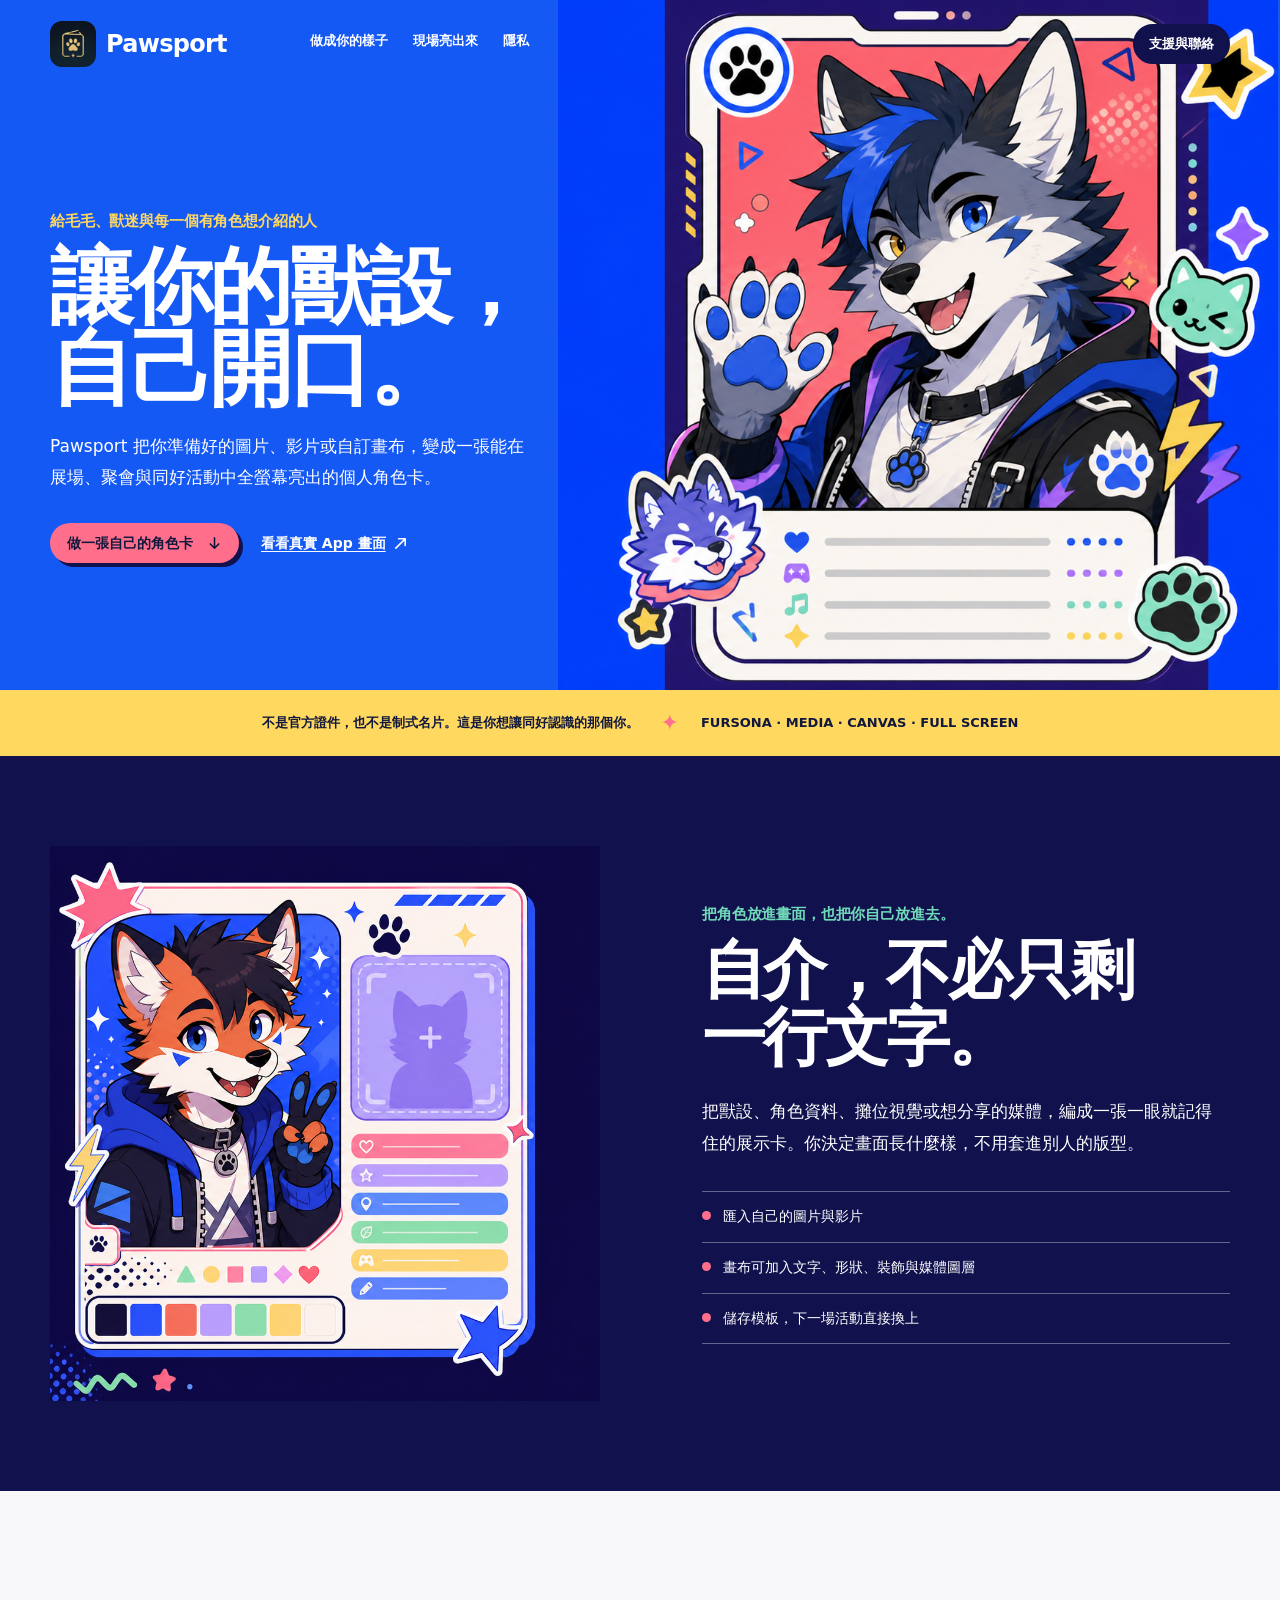
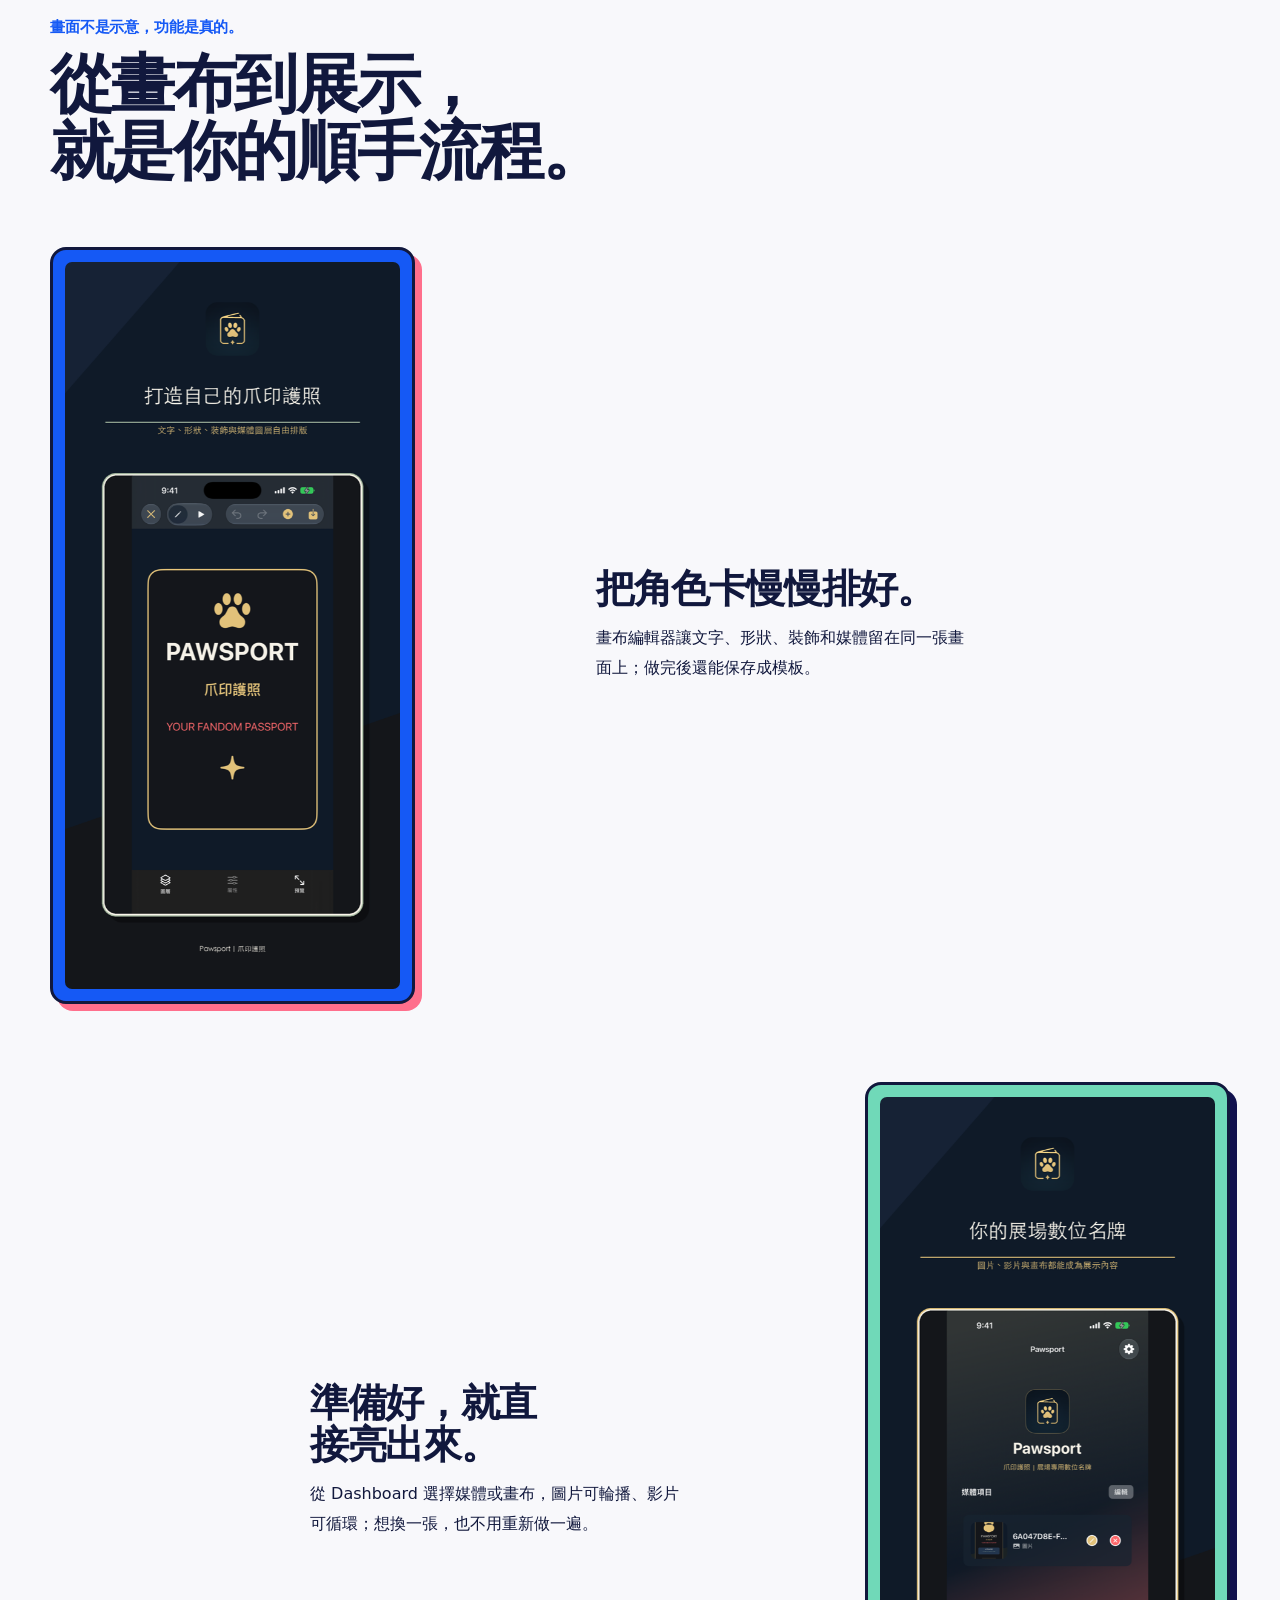
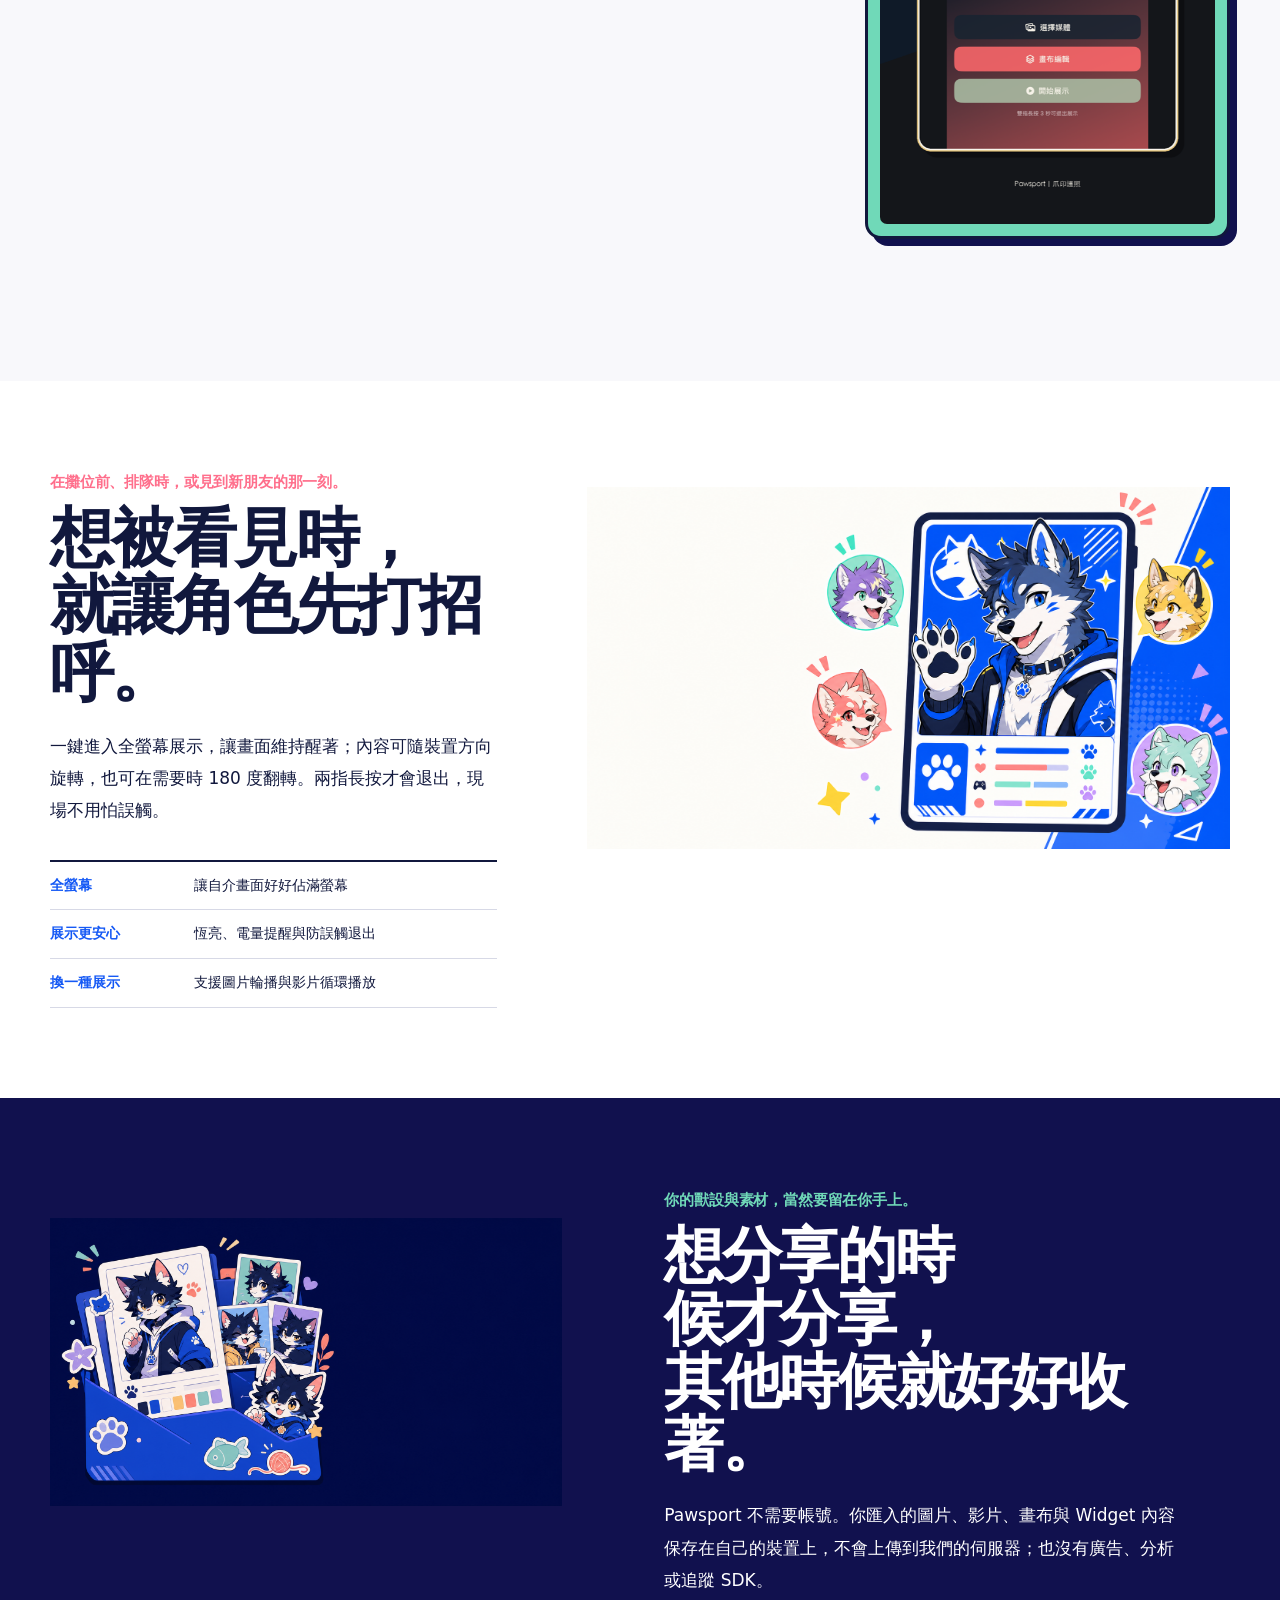
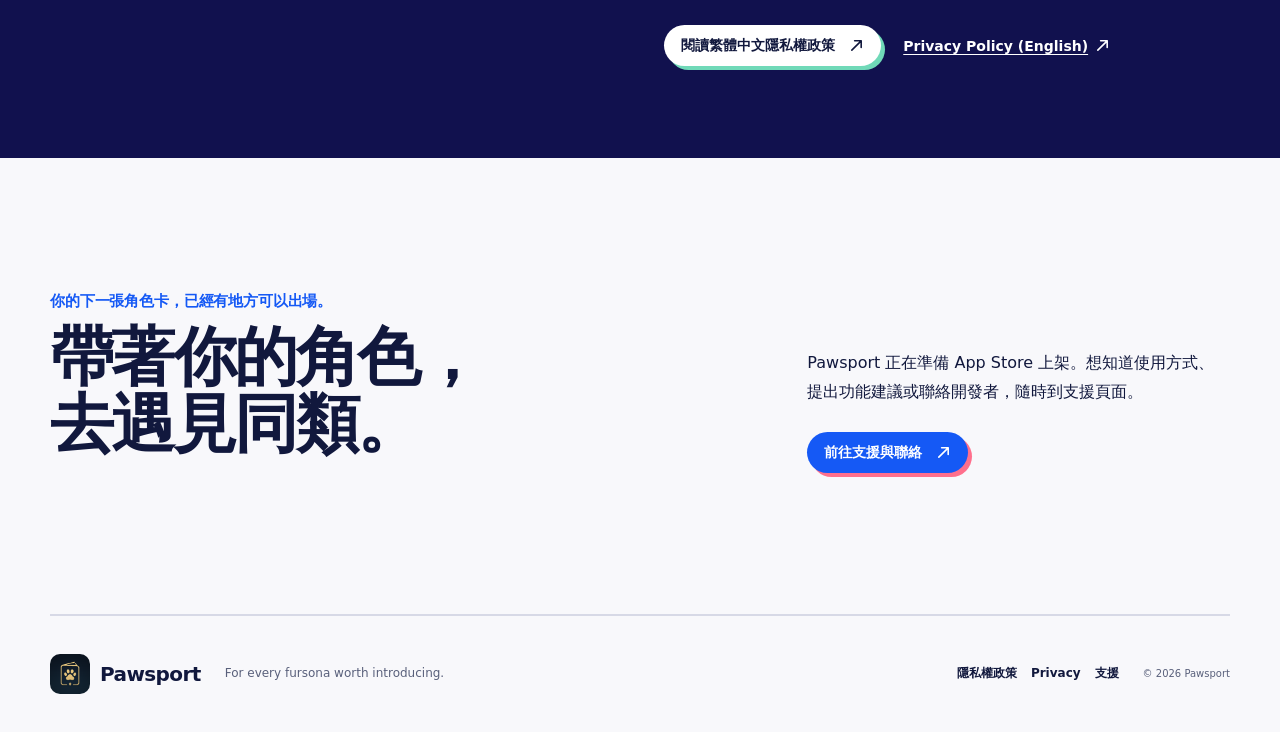
==== commit e4060cb1: "改為獸人角色卡品牌網站" ====
--- a/index.html
+++ b/index.html
@@ -3,135 +3,138 @@
   <head>
     <meta charset="utf-8">
     <meta name="viewport" content="width=device-width, initial-scale=1">
-    <meta name="description" content="Pawsport 是為同人場、展會與相遇設計的數位身份頁。做一張只屬於你的通行證，於現場全螢幕亮出來。">
-    <meta name="theme-color" content="#17233c">
+    <meta name="description" content="Pawsport 是為毛毛與獸迷打造的數位展示名牌。把獸設、照片、影片與自訂畫布變成一張全螢幕角色卡。">
+    <meta name="theme-color" content="#1559f5">
     <link rel="canonical" href="https://pawsport.init.engineer/">
     <link rel="icon" href="assets/app-icon.png">
     <link rel="manifest" href="site.webmanifest">
     <meta property="og:type" content="website">
-    <meta property="og:title" content="Pawsport — 帶著你的故事去相遇">
-    <meta property="og:description" content="為同人場、展會與相遇設計的數位身份頁。">
+    <meta property="og:title" content="Pawsport — 讓你的獸設自己開口">
+    <meta property="og:description" content="為毛毛與獸迷打造的數位展示名牌。把想被看見的樣子，亮給對的人看。">
     <meta property="og:url" content="https://pawsport.init.engineer/">
-    <meta property="og:image" content="https://pawsport.init.engineer/assets/app-icon.png">
-    <title>Pawsport — 帶著你的故事去相遇</title>
-    <link rel="stylesheet" href="styles.css?v=20260713-redesign-3">
+    <meta property="og:image" content="https://pawsport.init.engineer/assets/pawsport-furry-hero.png">
+    <title>Pawsport — 讓你的獸設自己開口</title>
+    <link rel="stylesheet" href="styles.css?v=20260713-furry">
   </head>
   <body class="home-page">
     <a class="skip-link" href="#main">跳至主要內容</a>
 
-    <header class="site-header wrap">
-      <a class="brand" href="/" aria-label="Pawsport 首頁">
-        <img src="assets/app-icon.png" width="48" height="48" alt="">
+    <header class="site-header home-header wrap">
+      <a class="brand brand-light" href="/" aria-label="Pawsport 首頁">
+        <img src="assets/app-icon.png" width="46" height="46" alt="">
         <span>Pawsport</span>
       </a>
       <nav aria-label="主要導覽">
-        <a href="#story">關於它</a>
-        <a href="#made-for-the-room">現場模式</a>
+        <a href="#make-it">做成你的樣子</a>
+        <a href="#show-it">現場亮出來</a>
         <a href="#privacy">隱私</a>
       </nav>
-      <a class="header-cta" href="#availability">上架通知</a>
+      <a class="header-cta" href="support.html">支援與聯絡</a>
     </header>
 
     <main id="main">
-      <section class="hero wrap" aria-labelledby="hero-title">
-        <div class="hero-copy">
-          <p class="eyebrow"><span aria-hidden="true">✦</span> YOUR PRESENCE, IN YOUR HANDS</p>
-          <h1 id="hero-title">帶著你的故事<br><em>去相遇。</em></h1>
-          <p class="hero-summary">Pawsport 是為同人場、展會與每一次「你好」而做的數位身份頁。把你想被看見的樣子，做成一張可以亮出來的通行證。</p>
-          <div class="hero-actions">
-            <a class="button button-coral" href="#story">看看它怎麼運作 <svg class="arrow arrow-down" viewBox="0 0 16 16" aria-hidden="true"><path d="M8 2v11M3.5 8.5 8 13l4.5-4.5"/></svg></a>
-            <a class="text-link" href="privacy.html">先認識隱私 <svg class="arrow" viewBox="0 0 16 16" aria-hidden="true"><path d="M3 13 13 3M6 3h7v7"/></svg></a>
+      <section class="hero" aria-labelledby="hero-title">
+        <div class="hero-layout wrap">
+          <div class="hero-copy">
+            <p class="hero-fandom">給毛毛、獸迷與每一個有角色想介紹的人</p>
+            <h1 id="hero-title">讓你的獸設，<br>自己開口。</h1>
+            <p>Pawsport 把你準備好的圖片、影片或自訂畫布，變成一張能在展場、聚會與同好活動中全螢幕亮出的個人角色卡。</p>
+            <div class="hero-actions">
+              <a class="button button-pink" href="#make-it">做一張自己的角色卡 <svg class="arrow" viewBox="0 0 16 16" aria-hidden="true"><path d="M8 2v11M3.5 8.5 8 13l4.5-4.5"/></svg></a>
+              <a class="link-light" href="#real-app">看看真實 App 畫面 <svg class="arrow" viewBox="0 0 16 16" aria-hidden="true"><path d="M3 13 13 3M6 3h7v7"/></svg></a>
+            </div>
           </div>
-        </div>
-        <div class="hero-art">
-          <img class="section-concept hero-concept" src="assets/pawsport-hero-concept.png" alt="一張 Pawsport 數位通行證展示於手機，周圍有護照與地圖般的質感物件。">
+          <div class="hero-art">
+            <img src="assets/pawsport-furry-hero.png" alt="原創狼獸人角色的 Pawsport 個人展示卡，以鮮明的 2D 動漫風格呈現。">
+          </div>
         </div>
       </section>
 
-      <section class="marquee" aria-label="Pawsport 特點">
-        <div class="marquee-track">
-          <span>MAKE A PASS</span><b aria-hidden="true">✦</b><span>SHOW UP</span><b aria-hidden="true">✦</b><span>START A CONVERSATION</span><b aria-hidden="true">✦</b><span>MAKE A PASS</span><b aria-hidden="true">✦</b><span>SHOW UP</span><b aria-hidden="true">✦</b><span>START A CONVERSATION</span>
-        </div>
+      <section class="intro-strip">
+        <div class="wrap"><p>不是官方證件，也不是制式名片。這是你想讓同好認識的那個你。</p><span aria-hidden="true">✦</span><p>FURSONA · MEDIA · CANVAS · FULL SCREEN</p></div>
       </section>
 
-      <section class="manifesto wrap" id="story" aria-labelledby="story-title">
-        <div class="section-label"><span>01</span> 為相遇而生</div>
-        <div class="manifesto-copy">
-          <p class="kicker">不是名片，也不只是一張圖。</p>
-          <h2 id="story-title">有些事，<br>值得一個更好的<br><em>開場白。</em></h2>
-          <p>在攤位前、排隊時、見到喜歡創作者的那一刻——Pawsport 讓你的角色、創作與聯絡方式，以一個有溫度的畫面出現。對方看得見，你也說得自在。</p>
-        </div>
-        <div class="passport-note">
-          <span class="note-number">PAWSPORT<br>NO. 0001</span>
-          <p>「你好，我是⋯⋯」<br>從這裡開始。</p>
-          <span class="note-mark" aria-hidden="true">P</span>
-        </div>
-      </section>
-
-      <section class="maker" aria-labelledby="maker-title">
-        <div class="wrap maker-grid">
-          <div class="maker-visual">
-            <div class="color-chip chip-coral" aria-hidden="true"></div>
-            <div class="color-chip chip-gold" aria-hidden="true"></div>
-            <img class="section-concept maker-concept" src="assets/pawsport-maker-concept.png" alt="Pawsport 的自訂通行證概念，由圖片、影片與不同紙材層次構成。">
+      <section class="make-section" id="make-it" aria-labelledby="make-title">
+        <div class="wrap make-layout">
+          <div class="make-art">
+            <img src="assets/pawsport-furry-maker.png" alt="原創狐狸獸人角色的自介卡，由肖像、素材欄位、色票和爪印裝飾組成。">
           </div>
-          <div class="maker-copy">
-            <div class="section-label section-label-light"><span>02</span> 做成你的樣子</div>
-            <h2 id="maker-title">一張護照，<br>不該長得<br><em>一模一樣。</em></h2>
-            <p>用自己的圖像、影片、文字與顏色，組成你想留下的第一印象。這裡沒有一種正確版型；只要那是你，就值得被放大。</p>
+          <div class="section-copy section-copy-light">
+            <p class="section-note">把角色放進畫面，也把你自己放進去。</p>
+            <h2 id="make-title">自介，不必只剩<br>一行文字。</h2>
+            <p>把獸設、角色資料、攤位視覺或想分享的媒體，編成一張一眼就記得住的展示卡。你決定畫面長什麼樣，不用套進別人的版型。</p>
             <ul class="feature-list">
-              <li><span>01</span> 圖片、影片與文字一起編排</li>
-              <li><span>02</span> 自由畫布，留白也能說話</li>
-              <li><span>03</span> 存成隨時能拿出的版本</li>
+              <li>匯入自己的圖片與影片</li>
+              <li>畫布可加入文字、形狀、裝飾與媒體圖層</li>
+              <li>儲存模板，下一場活動直接換上</li>
             </ul>
           </div>
         </div>
       </section>
 
-      <section class="room wrap" id="made-for-the-room" aria-labelledby="room-title">
-        <div class="room-head">
-          <div class="section-label"><span>03</span> 為現場而做</div>
-          <h2 id="room-title">輕輕一點，<br>讓畫面替你<br><em>站上前面。</em></h2>
+      <section class="real-app wrap" id="real-app" aria-labelledby="real-app-title">
+        <div class="section-heading">
+          <p class="section-note section-note-blue">畫面不是示意，功能是真的。</p>
+          <h2 id="real-app-title">從畫布到展示，<br>就是你的順手流程。</h2>
         </div>
-        <div class="room-grid">
-          <article class="room-card room-card-large">
-            <img src="assets/pawsport-display-concept.png" alt="Pawsport 身份頁在手機中以直向與橫向方式展示。">
-            <div class="room-card-copy"><span>FULL SCREEN</span><h3>全螢幕，<br>留給每一個細節。</h3><p>準備好時，直接亮出你的 Pawsport。不讓系統介面打斷那個瞬間。</p></div>
+        <div class="app-flow">
+          <article class="app-flow-item">
+            <div class="app-screen app-screen-canvas"><img src="assets/screenshots/canvas.png" alt="Pawsport 畫布編輯器，可編排角色卡的媒體與裝飾內容。"></div>
+            <div class="app-flow-copy"><h3>把角色卡慢慢排好。</h3><p>畫布編輯器讓文字、形狀、裝飾和媒體留在同一張畫面上；做完後還能保存成模板。</p></div>
           </article>
-          <div class="room-aside">
-            <article class="utility-card utility-sage"><span class="card-number">A</span><h3>橫著、直著<br>都可以。</h3><p>依照你的內容與現場需求，調整展示方向。</p><span class="corner-mark" aria-hidden="true">↻</span></article>
-            <article class="utility-card utility-ink"><span class="card-number">B</span><h3>不熄燈，<br>不掉線。</h3><p>展示時維持螢幕喚醒，還保有電量提示。</p><span class="corner-mark" aria-hidden="true">☼</span></article>
-          </div>
+          <article class="app-flow-item app-flow-item-reverse">
+            <div class="app-screen app-screen-dashboard"><img src="assets/screenshots/dashboard.png" alt="Pawsport Dashboard，可管理媒體並選擇開始展示。"></div>
+            <div class="app-flow-copy"><h3>準備好，就直接亮出來。</h3><p>從 Dashboard 選擇媒體或畫布，圖片可輪播、影片可循環；想換一張，也不用重新做一遍。</p></div>
+          </article>
         </div>
-        <p class="exit-note"><span aria-hidden="true">✳</span> 兩指長按即可結束展示。畫面漂亮，也要回得來。</p>
       </section>
 
-      <section class="privacy-band" id="privacy" aria-labelledby="privacy-title">
-        <div class="wrap privacy-grid">
-          <div class="privacy-seal" aria-hidden="true"><span>PRIVATE<br>BY<br>DEFAULT</span><i>✦</i></div>
-          <div class="privacy-copy">
-            <div class="section-label section-label-light"><span>04</span> 你的資料，你作主</div>
-            <h2 id="privacy-title">把舞台交給你，<br>不是交出去。</h2>
-            <p>不需要帳號，沒有廣告追蹤，也不把你做的 Pawsport 上傳到我們的伺服器。你的照片、影片、版面和選擇，留在你的裝置上。</p>
+      <section class="show-section" id="show-it" aria-labelledby="show-title">
+        <div class="wrap show-layout">
+          <div class="section-copy">
+            <p class="section-note section-note-pink">在攤位前、排隊時，或見到新朋友的那一刻。</p>
+            <h2 id="show-title">想被看見時，<br>就讓角色先打招呼。</h2>
+            <p>一鍵進入全螢幕展示，讓畫面維持醒著；內容可隨裝置方向旋轉，也可在需要時 180 度翻轉。兩指長按才會退出，現場不用怕誤觸。</p>
+            <dl class="display-details">
+              <div><dt>全螢幕</dt><dd>讓自介畫面好好佔滿螢幕</dd></div>
+              <div><dt>展示更安心</dt><dd>恆亮、電量提醒與防誤觸退出</dd></div>
+              <div><dt>換一種展示</dt><dd>支援圖片輪播與影片循環播放</dd></div>
+            </dl>
+          </div>
+          <div class="show-art"><img src="assets/pawsport-furry-display.png" alt="原創狼獸人角色卡在大畫面展示，周圍有其他獸人角色頭像。"></div>
+        </div>
+      </section>
+
+      <section class="privacy-section" id="privacy" aria-labelledby="privacy-title">
+        <div class="wrap privacy-layout">
+          <div class="privacy-art"><img src="assets/pawsport-furry-private.png" alt="原創獸人角色卡、照片和裝飾內容收藏在一個帶爪印的資料夾中。"></div>
+          <div class="section-copy section-copy-light">
+            <p class="section-note">你的獸設與素材，當然要留在你手上。</p>
+            <h2 id="privacy-title">想分享的時候才分享，<br>其他時候就好好收著。</h2>
+            <p>Pawsport 不需要帳號。你匯入的圖片、影片、畫布與 Widget 內容保存在自己的裝置上，不會上傳到我們的伺服器；也沒有廣告、分析或追蹤 SDK。</p>
             <div class="privacy-actions">
-              <a class="button button-light" href="privacy.html">閱讀繁體中文隱私權政策 <svg class="arrow" viewBox="0 0 16 16" aria-hidden="true"><path d="M3 13 13 3M6 3h7v7"/></svg></a>
-              <a class="text-link text-link-light" href="privacy-en.html">Privacy Policy (English) <svg class="arrow" viewBox="0 0 16 16" aria-hidden="true"><path d="M3 13 13 3M6 3h7v7"/></svg></a>
+              <a class="button button-white" href="privacy.html">閱讀繁體中文隱私權政策 <svg class="arrow" viewBox="0 0 16 16" aria-hidden="true"><path d="M3 13 13 3M6 3h7v7"/></svg></a>
+              <a class="link-light" href="privacy-en.html">Privacy Policy (English) <svg class="arrow" viewBox="0 0 16 16" aria-hidden="true"><path d="M3 13 13 3M6 3h7v7"/></svg></a>
             </div>
           </div>
         </div>
       </section>
 
-      <section class="availability wrap" id="availability" aria-labelledby="availability-title">
-        <p class="eyebrow"><span aria-hidden="true">✦</span> COMING TO THE APP STORE</p>
-        <h2 id="availability-title">把你的世界<br>帶到下一場相遇。</h2>
-        <p>Pawsport 正在準備上架。先把它記下來，下一次見面時，拿出你的第一張通行證。</p>
-        <a class="button button-coral" href="support.html">取得上架消息 <svg class="arrow" viewBox="0 0 16 16" aria-hidden="true"><path d="M3 13 13 3M6 3h7v7"/></svg></a>
+      <section class="closing wrap" aria-labelledby="closing-title">
+        <div>
+          <p class="section-note section-note-blue">你的下一張角色卡，已經有地方可以出場。</p>
+          <h2 id="closing-title">帶著你的角色，<br>去遇見同類。</h2>
+        </div>
+        <div class="closing-actions">
+          <p>Pawsport 正在準備 App Store 上架。想知道使用方式、提出功能建議或聯絡開發者，隨時到支援頁面。</p>
+          <a class="button button-blue" href="support.html">前往支援與聯絡 <svg class="arrow" viewBox="0 0 16 16" aria-hidden="true"><path d="M3 13 13 3M6 3h7v7"/></svg></a>
+        </div>
       </section>
     </main>
 
     <footer class="site-footer wrap">
       <a class="brand" href="/" aria-label="Pawsport 首頁"><img src="assets/app-icon.png" width="40" height="40" alt=""><span>Pawsport</span></a>
-      <p>Paw + Passport. Made for the stories you carry.</p>
+      <p>For every fursona worth introducing.</p>
       <div class="footer-links"><a href="privacy.html">隱私權政策</a><a href="privacy-en.html">Privacy</a><a href="support.html">支援</a></div>
       <small>© 2026 Pawsport</small>
     </footer>
--- a/styles.css
+++ b/styles.css
@@ -1,236 +1,216 @@
 :root {
-  --ink: #17233c;
-  --ink-deep: #0e1526;
-  --paper: #f5f0e5;
-  --paper-strong: #fffdf7;
-  --coral: #fb6a62;
-  --gold: #d9b466;
-  --sage: #b8c9ad;
-  --line: rgba(23, 35, 60, .2);
-  --serif: Iowan Old Style, Baskerville, Georgia, "Noto Serif TC", serif;
-  --sans: "Avenir Next", Avenir, "Noto Sans TC", "PingFang TC", system-ui, sans-serif;
+  --blue: #1559f5;
+  --indigo: #11114e;
+  --ink: #11183d;
+  --pink: #ff6f8c;
+  --lemon: #ffd85f;
+  --mint: #70d9b8;
+  --lilac: #ac93ff;
+  --white: #ffffff;
+  --offwhite: #f8f8fb;
+  --line: #d7d9e6;
+  --round: ui-rounded, "SF Pro Rounded", "Avenir Next Rounded", "PingFang TC", system-ui, sans-serif;
+  --sans: "Avenir Next", "PingFang TC", system-ui, sans-serif;
 }
 
 * { box-sizing: border-box; }
 html { scroll-behavior: smooth; }
-body { margin: 0; background: var(--paper); color: var(--ink); font-family: var(--sans); font-size: 16px; line-height: 1.55; }
+body { margin: 0; background: var(--offwhite); color: var(--ink); font-family: var(--sans); font-size: 16px; line-height: 1.6; }
 img { display: block; max-width: 100%; }
-a { color: inherit; text-decoration-thickness: 1px; text-underline-offset: 3px; }
-button, a { -webkit-tap-highlight-color: transparent; }
+a { color: inherit; text-underline-offset: 3px; }
 .wrap { width: min(1180px, calc(100% - 48px)); margin-inline: auto; }
-.skip-link { position: fixed; z-index: 100; top: -80px; left: 20px; background: var(--coral); color: var(--ink-deep); padding: 10px 14px; font-weight: 800; }
+.skip-link { position: fixed; z-index: 20; top: -60px; left: 20px; padding: 9px 14px; background: var(--lemon); color: var(--ink); font-weight: 800; }
 .skip-link:focus { top: 20px; }
 
-.site-header { min-height: 104px; display: flex; align-items: center; justify-content: space-between; gap: 24px; }
-.brand { display: inline-flex; align-items: center; gap: 10px; font-family: var(--serif); font-size: 25px; font-weight: 700; text-decoration: none; letter-spacing: -.04em; }
-.brand img { border-radius: 12px; box-shadow: 0 5px 0 var(--ink); }
-.site-header nav { display: flex; align-items: center; gap: 26px; margin-left: auto; font-size: 13px; font-weight: 750; }
-.site-header nav a, .footer-links a { text-decoration: none; }
+.site-header { display: flex; align-items: center; gap: 28px; min-height: 88px; }
+.home-header { position: relative; z-index: 3; margin-bottom: -88px; }
+.home-header .header-cta { margin-left: auto; border-color: var(--indigo); background: var(--indigo); }
+.brand { display: inline-flex; align-items: center; gap: 10px; color: var(--ink); font: 800 24px/1 var(--round); letter-spacing: -.03em; text-decoration: none; }
+.brand img { border-radius: 12px; }
+.brand-light { color: var(--white); }
+.site-header nav { display: flex; gap: 25px; margin-left: auto; font-size: 13px; font-weight: 800; }
+.home-header nav { position: absolute; top: 31px; left: 260px; margin-left: 0; color: var(--white); }
+.site-header nav a { text-decoration: none; }
 .site-header nav a:hover, .footer-links a:hover { text-decoration: underline; }
-.header-cta { display: inline-flex; align-items: center; border: 1.5px solid var(--ink); border-radius: 999px; padding: 9px 15px; font-size: 13px; font-weight: 800; text-decoration: none; transition: background .2s ease, color .2s ease; }
-.header-cta:hover { background: var(--ink); color: var(--paper); }
-
-.hero { position: relative; min-height: 715px; display: grid; grid-template-columns: .98fr 1.02fr; align-items: center; gap: clamp(32px, 6vw, 90px); padding: 52px clamp(28px, 6vw, 80px) 92px; color: var(--paper); overflow: hidden; }
-.eyebrow, .section-label { display: flex; align-items: center; gap: 8px; margin: 0; font-size: 11px; font-weight: 800; letter-spacing: .12em; }
-.eyebrow span { color: var(--coral); font-size: 18px; line-height: 0; }
-.hero h1, .manifesto h2, .maker h2, .room h2, .privacy-copy h2, .availability h2 { margin: 16px 0; font-family: var(--serif); font-weight: 600; letter-spacing: -.07em; line-height: .88; }
-.hero-copy { position: relative; z-index: 1; }
-.hero h1 { font-size: clamp(58px, 7.5vw, 108px); }
-h1 em, h2 em { color: var(--coral); font-weight: inherit; }
-.hero-summary { max-width: 470px; margin: 24px 0 30px; font-size: 17px; line-height: 1.8; }
-.hero-actions, .privacy-actions { display: flex; align-items: center; gap: 24px; flex-wrap: wrap; }
-.button { display: inline-flex; align-items: center; gap: 18px; border-radius: 999px; padding: 13px 19px; font-size: 14px; font-weight: 800; text-decoration: none; transition: transform .2s ease, box-shadow .2s ease; }
-.arrow { width: 15px; height: 15px; overflow: visible; fill: none; stroke: currentColor; stroke-linecap: square; stroke-linejoin: miter; stroke-width: 1.6; }
+.header-cta { padding: 8px 14px; border: 2px solid currentColor; border-radius: 999px; color: var(--white); font-size: 13px; font-weight: 800; text-decoration: none; transition: background .2s ease, color .2s ease; }
+.header-cta:hover { background: var(--white); color: var(--blue); }
+
+.hero { min-height: 690px; overflow: hidden; background: var(--blue); color: var(--white); }
+.hero-layout { position: relative; min-height: 690px; display: flex; align-items: center; }
+.hero-copy { position: relative; z-index: 2; width: min(52%, 565px); padding-top: 83px; }
+.hero-fandom, .section-note { margin: 0; font: 800 15px/1.5 var(--round); letter-spacing: -.01em; }
+.hero-fandom { color: var(--lemon); }
+.hero h1, h2, h3 { font-family: var(--round); text-wrap: balance; }
+.hero h1 { max-width: 620px; margin: 14px 0 20px; font-size: clamp(54px, 6.5vw, 92px); font-weight: 900; letter-spacing: -.04em; line-height: .99; }
+.hero-copy > p:not(.hero-fandom) { max-width: 480px; margin: 0; font-size: 17px; line-height: 1.85; }
+.hero-actions, .privacy-actions { display: flex; align-items: center; gap: 22px; flex-wrap: wrap; margin-top: 29px; }
+.button { display: inline-flex; align-items: center; gap: 14px; padding: 12px 17px; border-radius: 999px; font: 800 14px/1.2 var(--round); text-decoration: none; transition: transform .2s ease, background .2s ease; }
 .button:hover { transform: translateY(-3px); }
-.button-coral { background: var(--coral); box-shadow: 4px 4px 0 var(--ink); }
-.button-coral:hover { box-shadow: 7px 7px 0 var(--ink); }
-.text-link { font-size: 14px; font-weight: 800; }
-.hero-art { position: absolute; z-index: 0; inset: 0; background: var(--ink-deep); }
-.section-concept { width: 100%; height: 100%; object-fit: cover; }
-.hero-concept { object-position: center; }
-.phone { position: relative; background: var(--ink-deep); border: 7px solid var(--ink-deep); border-radius: 34px; box-shadow: 10px 13px 0 var(--coral), 0 18px 35px rgba(14, 21, 38, .2); overflow: hidden; }
-.phone::before { content: ""; position: absolute; z-index: 1; top: 8px; left: 50%; width: 34%; height: 17px; transform: translateX(-50%); background: var(--ink-deep); border-radius: 999px; }
-.phone-surface { overflow: hidden; border-radius: 26px; background: var(--paper-strong); }
-.phone-surface img { width: 100%; height: 100%; object-fit: cover; object-position: top; }
-
-.marquee { overflow: hidden; border-block: 1.5px solid var(--ink); background: var(--gold); }
-.marquee-track { display: flex; width: max-content; align-items: center; gap: 30px; padding: 12px 0; font-size: 16px; font-weight: 850; letter-spacing: .06em; animation: ticker 28s linear infinite; }
-.marquee-track b { color: var(--coral); font-size: 20px; }
-@keyframes ticker { to { transform: translateX(-33.333%); } }
-
-.manifesto { position: relative; display: grid; grid-template-columns: 150px minmax(0, 1fr) 230px; gap: 30px; padding: 160px 0 150px; }
-.section-label span { color: var(--coral); font-family: var(--serif); font-size: 22px; letter-spacing: 0; }
-.kicker { margin: 0; color: var(--coral); font-family: var(--serif); font-size: 21px; }
-.manifesto h2, .maker h2, .room h2, .privacy-copy h2, .availability h2 { font-size: clamp(48px, 6vw, 82px); }
-.manifesto-copy > p:last-child { max-width: 510px; margin: 34px 0 0; font-size: 17px; line-height: 1.9; }
-.passport-note { align-self: center; position: relative; padding: 22px; min-height: 230px; background: var(--ink); color: var(--paper); box-shadow: 8px 8px 0 var(--coral); transform: rotate(4deg); }
-.note-number { display: block; font-size: 10px; font-weight: 800; letter-spacing: .12em; line-height: 1.4; }
-.passport-note p { position: absolute; bottom: 18px; margin: 0; font-family: var(--serif); font-size: 22px; line-height: 1.2; }
-.note-mark { position: absolute; top: 17px; right: 18px; display: grid; place-items: center; width: 52px; aspect-ratio: 1; border: 1px solid var(--paper); border-radius: 50%; font: 700 31px var(--serif); }
-
-.maker { overflow: hidden; background: var(--ink); color: var(--paper); }
-.maker-grid { min-height: 795px; display: grid; grid-template-columns: 1fr 1fr; align-items: center; gap: clamp(35px, 8vw, 140px); padding: 100px 0; }
-.maker-visual { position: relative; min-height: 580px; overflow: hidden; }
-.maker-concept { position: absolute; inset: 0; object-position: left center; }
-.maker-visual .color-chip { display: none; }
-.section-label-light { color: var(--paper); }
-.maker h2 { margin-top: 22px; }
-.maker-copy > p { max-width: 450px; margin: 34px 0; font-size: 17px; line-height: 1.9; }
-.feature-list { max-width: 470px; margin: 0; padding: 0; list-style: none; border-top: 1px solid rgba(245, 240, 229, .45); }
-.feature-list li { display: grid; grid-template-columns: 42px 1fr; gap: 13px; padding: 15px 0; border-bottom: 1px solid rgba(245, 240, 229, .45); font-size: 14px; }
-.feature-list span { color: var(--gold); font-family: var(--serif); font-size: 19px; }
-
-.room { padding: 150px 0; }
-.room-head { display: grid; grid-template-columns: 150px 1fr; gap: 30px; margin-bottom: 67px; }
-.room-head h2 { margin: 0; }
-.room-grid { display: grid; grid-template-columns: 1.5fr .8fr; gap: 22px; }
-.room-card { position: relative; min-height: 565px; overflow: hidden; background: var(--coral); }
-.room-card-large img { width: 100%; height: 100%; object-fit: cover; object-position: 63% center; }
-.room-card-copy { position: absolute; inset: auto 30px 28px; max-width: 340px; padding: 22px; background: var(--paper); box-shadow: 5px 5px 0 var(--ink); }
-.room-card-copy span, .card-number { display: block; color: var(--coral); font-size: 10px; font-weight: 850; letter-spacing: .12em; }
-.room-card-copy h3, .utility-card h3 { margin: 9px 0; font-family: var(--serif); font-size: 32px; font-weight: 600; letter-spacing: -.05em; line-height: .95; }
-.room-card-copy p, .utility-card p { margin: 0; font-size: 13px; line-height: 1.6; }
-.room-aside { display: grid; grid-template-rows: 1fr 1fr; gap: 22px; }
-.utility-card { position: relative; overflow: hidden; padding: 30px; min-height: 265px; }
-.utility-sage { background: var(--sage); }
-.utility-ink { background: var(--ink); color: var(--paper); }
-.utility-ink .card-number { color: var(--gold); }
-.corner-mark { position: absolute; right: 20px; bottom: -12px; font-family: var(--serif); font-size: 100px; opacity: .25; }
-.exit-note { display: flex; gap: 10px; align-items: center; margin: 32px 0 0; font-size: 13px; font-weight: 650; }
-.exit-note span { color: var(--coral); font-size: 20px; }
-
-.privacy-band { overflow: hidden; background: var(--coral); }
-.privacy-grid { min-height: 590px; display: grid; grid-template-columns: .68fr 1.32fr; gap: clamp(40px, 10vw, 150px); align-items: center; padding: 86px 0; }
-.privacy-seal { width: min(365px, 78vw); aspect-ratio: 1; overflow: hidden; }
-.privacy-seal::before, .privacy-seal > span, .privacy-seal i { display: none; }
-.privacy-seal { background: url("assets/pawsport-privacy-concept.png") center / cover no-repeat; }
-.privacy-copy h2 { margin-top: 22px; }
-.privacy-copy > p { max-width: 600px; margin: 30px 0; font-size: 17px; line-height: 1.85; }
-.button-light { background: var(--paper); box-shadow: 4px 4px 0 var(--ink); }
-.text-link-light { color: var(--ink); }
-
-.availability { padding: 155px 0 145px; text-align: center; }
-.availability .eyebrow { justify-content: center; }
-.availability h2 { margin: 24px auto; font-size: clamp(55px, 8vw, 108px); }
-.availability > p:not(.eyebrow) { max-width: 510px; margin: 0 auto 33px; font-size: 17px; line-height: 1.85; }
-.site-footer { display: grid; grid-template-columns: auto 1fr auto auto; gap: 27px; align-items: center; min-height: 130px; border-top: 1px solid var(--line); font-size: 12px; }
-.site-footer .brand { font-size: 21px; }
-.site-footer .brand img { border-radius: 10px; box-shadow: 3px 3px 0 var(--ink); }
-.site-footer p { margin: 0; color: rgba(23, 35, 60, .7); }
-.footer-links { display: flex; gap: 14px; font-weight: 700; }
-.site-footer small { color: rgba(23, 35, 60, .65); }
-
-.not-found { display: grid; align-content: center; min-height: 100vh; max-width: 920px; padding: 80px 0; }
-.not-found .brand { position: absolute; top: 30px; }
-.not-found .eyebrow { margin-top: 60px; }
-.not-found h1 { margin: 20px 0; font: 600 clamp(60px, 10vw, 130px)/.84 var(--serif); letter-spacing: -.08em; }
-.not-found > p:not(.eyebrow) { max-width: 390px; margin: 6px 0 30px; font-size: 17px; line-height: 1.8; }
-
-/* The policy and support pages deliberately stay quiet and readable. */
-.document-page { min-height: 100vh; }
+.button-pink { background: var(--pink); color: var(--ink); box-shadow: 4px 4px 0 var(--indigo); }
+.button-white { background: var(--white); color: var(--ink); box-shadow: 4px 4px 0 var(--mint); }
+.button-blue { background: var(--blue); color: var(--white); box-shadow: 4px 4px 0 var(--pink); }
+.arrow { width: 15px; height: 15px; overflow: visible; fill: none; stroke: currentColor; stroke-linecap: round; stroke-linejoin: round; stroke-width: 1.7; }
+.link-light { display: inline-flex; align-items: center; gap: 7px; color: var(--white); font-size: 14px; font-weight: 800; }
+.hero-art { position: absolute; right: -48px; top: 0; width: 61%; height: 100%; overflow: hidden; }
+.hero-art img { width: 100%; height: 100%; object-fit: cover; object-position: right center; }
+
+.intro-strip { background: var(--lemon); color: var(--ink); }
+.intro-strip > div { display: flex; align-items: center; justify-content: center; gap: 22px; min-height: 66px; font: 800 13px/1.35 var(--round); text-align: center; }
+.intro-strip p { margin: 0; }
+.intro-strip span { color: var(--pink); font-size: 22px; }
+
+.make-section { overflow: hidden; background: var(--indigo); color: var(--white); }
+.make-layout { display: grid; grid-template-columns: minmax(0, 1.02fr) minmax(350px, .98fr); gap: clamp(36px, 8vw, 130px); align-items: center; min-height: 735px; padding: 90px 0; }
+.make-art { align-self: stretch; min-height: 500px; }
+.make-art img { width: 100%; height: 100%; object-fit: cover; object-position: left center; }
+.section-copy h2, .section-heading h2, .closing h2 { margin: 12px 0 23px; font-size: clamp(42px, 5vw, 70px); font-weight: 900; letter-spacing: -.04em; line-height: 1.05; }
+.section-copy > p:not(.section-note) { max-width: 520px; margin: 0; font-size: 17px; line-height: 1.9; }
+.section-copy-light { color: var(--white); }
+.section-copy-light .section-note { color: var(--mint); }
+.feature-list { display: grid; gap: 0; margin: 32px 0 0; padding: 0; list-style: none; border-top: 1px solid rgba(255, 255, 255, .35); }
+.feature-list li { padding: 14px 0 14px 21px; border-bottom: 1px solid rgba(255, 255, 255, .35); font-size: 14px; line-height: 1.55; }
+.feature-list li::before { content: ""; display: inline-block; width: 9px; height: 9px; margin: 0 12px 1px -21px; border-radius: 50%; background: var(--pink); }
+
+.real-app { padding: 125px 0 142px; }
+.section-heading { max-width: 760px; }
+.section-note-blue { color: var(--blue); }
+.section-heading h2 { margin-top: 12px; }
+.app-flow { display: grid; gap: 78px; margin-top: 62px; }
+.app-flow-item { display: grid; grid-template-columns: minmax(270px, .83fr) minmax(300px, .7fr); gap: clamp(38px, 8vw, 130px); align-items: center; max-width: 920px; }
+.app-flow-item-reverse { grid-template-columns: minmax(300px, .7fr) minmax(270px, .83fr); margin-left: auto; }
+.app-flow-item-reverse .app-screen { order: 2; }
+.app-flow-item-reverse .app-flow-copy { order: 1; }
+.app-screen { position: relative; overflow: hidden; width: min(100%, 365px); justify-self: start; padding: 12px; border: 3px solid var(--ink); border-radius: 16px; background: var(--blue); box-shadow: 7px 7px 0 var(--pink); }
+.app-flow-item-reverse .app-screen { justify-self: end; background: var(--mint); box-shadow: 7px 7px 0 var(--indigo); }
+.app-screen img { width: 100%; border-radius: 7px; }
+.app-flow-copy h3 { margin: 0 0 13px; font-size: clamp(26px, 3.3vw, 39px); line-height: 1.08; letter-spacing: -.035em; }
+.app-flow-copy p { max-width: 390px; margin: 0; font-size: 16px; line-height: 1.85; }
+
+.show-section { overflow: hidden; background: var(--white); }
+.show-layout { display: grid; grid-template-columns: minmax(310px, .82fr) minmax(470px, 1.18fr); gap: clamp(38px, 7vw, 110px); align-items: center; min-height: 685px; padding: 90px 0; }
+.section-note-pink { color: var(--pink); }
+.display-details { display: grid; gap: 0; margin: 33px 0 0; border-top: 2px solid var(--ink); }
+.display-details div { display: grid; grid-template-columns: 132px 1fr; gap: 12px; padding: 13px 0; border-bottom: 1px solid var(--line); }
+.display-details dt { color: var(--blue); font: 800 14px/1.45 var(--round); }
+.display-details dd { margin: 0; font-size: 14px; line-height: 1.55; }
+.show-art { min-height: 505px; }
+.show-art img { width: 100%; height: 100%; object-fit: cover; object-position: right center; }
+
+.privacy-section { overflow: hidden; background: var(--indigo); color: var(--white); }
+.privacy-layout { display: grid; grid-template-columns: minmax(360px, .95fr) minmax(340px, 1.05fr); gap: clamp(35px, 8vw, 124px); align-items: center; min-height: 660px; padding: 82px 0; }
+.privacy-art { min-height: 420px; }
+.privacy-art img { width: 100%; height: 100%; object-fit: cover; object-position: left center; }
+.privacy-layout h2 { font-size: clamp(39px, 4.7vw, 64px); }
+
+.closing { display: grid; grid-template-columns: minmax(330px, 1fr) minmax(290px, .7fr); gap: clamp(45px, 12vw, 160px); align-items: end; padding: 132px 0; }
+.closing-actions { padding-bottom: 9px; }
+.closing-actions p { margin: 0 0 25px; font-size: 16px; line-height: 1.85; }
+.site-footer { display: grid; grid-template-columns: auto 1fr auto auto; align-items: center; gap: 24px; min-height: 118px; border-top: 2px solid var(--line); font-size: 12px; }
+.site-footer .brand { font-size: 20px; }
+.site-footer .brand img { border-radius: 10px; }
+.site-footer p { margin: 0; color: #59607b; }
+.footer-links { display: flex; gap: 14px; font-weight: 800; }
+.footer-links a { text-decoration: none; }
+.site-footer small { color: #59607b; }
+
+/* Legal and support pages retain their exact policy content in a matching system. */
+.document-page { min-height: 100vh; background: var(--offwhite); }
 .document-page .site-header, .document-page .site-footer { width: min(1180px, calc(100% - 48px)); margin-inline: auto; }
-.document-page .site-header { min-height: 92px; }
 .document-page .site-header .brand img { width: 44px; height: 44px; }
-.document-page .site-header nav { font-size: 13px; }
-.document-page .policy-layout { width: min(960px, calc(100% - 48px)); display: grid; grid-template-columns: 210px minmax(0, 1fr); gap: 46px 82px; margin: 78px auto 100px; }
-.document-page .policy-hero { grid-column: 1 / -1; max-width: 620px; }
-.document-page .policy-hero .eyebrow, .document-page .section-kicker { color: var(--ink); font-size: 11px; font-weight: 850; letter-spacing: .12em; }
-.document-page .policy-hero .eyebrow span { display: inline-block; width: 8px; height: 8px; background: var(--coral); border-radius: 50%; }
-.document-page .policy-hero h1, .document-page .support-card h1 { margin: 20px 0 18px; font: 600 clamp(54px, 7vw, 84px)/.9 var(--serif); letter-spacing: -.07em; }
-.document-page .policy-hero > p:not(.eyebrow) { margin: 0; color: rgba(23, 35, 60, .66); font-size: 14px; }
-.document-page .language-switch { display: flex; gap: 15px; margin-top: 16px; font-size: 13px; font-weight: 800; }
-.document-page .language-switch a { color: rgba(23, 35, 60, .62); text-decoration: none; }
-.document-page .language-switch .is-current { color: #a34740; text-decoration: underline; }
-.document-page .policy-summary { align-self: start; padding: 22px; background: var(--sage); box-shadow: 5px 5px 0 var(--ink); font-size: 14px; }
-.document-page .policy-summary .section-kicker { margin: 0 0 12px; }
-.document-page .policy-summary p:last-child { margin: 0; line-height: 1.75; }
+.document-page .site-header nav { color: var(--ink); }
+.document-page .policy-layout { width: min(960px, calc(100% - 48px)); display: grid; grid-template-columns: 215px minmax(0, 1fr); gap: 47px 78px; margin: 72px auto 100px; }
+.document-page .policy-hero { grid-column: 1 / -1; max-width: 680px; }
+.document-page .policy-hero .eyebrow, .document-page .section-kicker { color: var(--blue); font: 800 13px/1.5 var(--round); }
+.document-page .policy-hero .eyebrow span, .document-page .support-card .eyebrow span { display: inline-block; width: 10px; height: 10px; background: var(--pink); border-radius: 50%; }
+.document-page .policy-hero h1, .document-page .support-card h1 { margin: 13px 0 16px; font: 900 clamp(52px, 6.6vw, 82px)/1 var(--round); letter-spacing: -.04em; }
+.document-page .policy-hero > p:not(.eyebrow) { margin: 0; color: #5e6680; font-size: 14px; }
+.document-page .language-switch { display: flex; gap: 14px; margin-top: 15px; font-size: 13px; font-weight: 800; }
+.document-page .language-switch a { color: #5e6680; text-decoration: none; }
+.document-page .language-switch .is-current { color: var(--blue); text-decoration: underline; }
+.document-page .policy-summary { align-self: start; padding: 21px; border: 3px solid var(--ink); background: var(--mint); box-shadow: 5px 5px 0 var(--pink); font-size: 14px; }
+.document-page .policy-summary p { margin: 0; }
+.document-page .policy-summary .section-kicker { margin-bottom: 12px; color: var(--ink); }
 .document-page .policy-content { margin: 0; }
 .document-page .policy-content > .policy-lead { margin-top: 0; font-size: 17px; }
 .document-page .policy-content section { padding: 0 0 26px; border-bottom: 1px solid var(--line); }
-.document-page .policy-content section + section { padding-top: 22px; }
-.document-page .policy-content h2, .document-page .support-guidance h2 { margin: 0 0 13px; font: 600 28px/1.1 var(--serif); letter-spacing: -.045em; }
-.document-page .policy-content p, .document-page .support-main p, .document-page .support-main li { line-height: 1.82; }
-.document-page .policy-content a, .document-page .support-main a { color: #a34740; }
-.document-page .support-main { width: min(960px, calc(100% - 48px)); display: grid; grid-template-columns: minmax(0, 1.2fr) minmax(260px, .8fr); gap: 82px; align-items: start; margin: 110px auto; }
-.document-page .support-card { position: relative; padding: 42px; background: var(--ink); color: var(--paper); overflow: hidden; }
-.document-page .support-card::after { content: "✦"; position: absolute; right: -5px; bottom: -52px; color: var(--coral); font: 180px/1 var(--serif); }
+.document-page .policy-content section + section { padding-top: 23px; }
+.document-page .policy-content h2, .document-page .support-guidance h2 { margin: 0 0 13px; font: 800 27px/1.2 var(--round); letter-spacing: -.025em; }
+.document-page .policy-content p, .document-page .support-main p, .document-page .support-main li { line-height: 1.85; }
+.document-page .policy-content a, .document-page .support-main a { color: var(--blue); }
+.document-page .support-main { width: min(960px, calc(100% - 48px)); display: grid; grid-template-columns: minmax(0, 1.1fr) minmax(285px, .8fr); gap: 80px; align-items: center; margin: 105px auto; }
+.document-page .support-card { position: relative; overflow: hidden; padding: 41px; background: var(--blue); color: var(--white); }
+.document-page .support-card::after { content: "✦"; position: absolute; right: 19px; bottom: -52px; color: var(--lemon); font: 174px/1 var(--round); }
 .document-page .support-card > * { position: relative; z-index: 1; }
-.document-page .support-card .eyebrow { color: var(--paper); }
-.document-page .support-card .eyebrow span { display: inline-block; width: 8px; height: 8px; background: var(--coral); border-radius: 50%; }
+.document-page .support-card .eyebrow { color: var(--white); }
 .document-page .support-card h1 { max-width: 490px; }
-.document-page .support-card > p:not(.eyebrow) { max-width: 490px; font-size: 16px; }
-.document-page .button-primary { margin-top: 11px; background: var(--coral); color: var(--ink) !important; box-shadow: 4px 4px 0 var(--paper); }
-.document-page .support-guidance { padding-top: 64px; }
-.document-page .support-guidance .section-kicker { margin: 0 0 26px; color: var(--coral); }
-.document-page .support-guidance ul { padding-left: 20px; }
+.document-page .support-card > p:not(.eyebrow) { max-width: 480px; font-size: 16px; }
+.document-page .button-primary { margin-top: 12px; background: var(--lemon); color: var(--ink) !important; box-shadow: 4px 4px 0 var(--indigo); }
+.document-page .support-guidance .section-kicker { margin: 0 0 24px; color: var(--pink); }
+.document-page .support-guidance ul { padding-left: 19px; }
 .document-page .site-footer { grid-template-columns: 1fr auto auto; padding: 28px 0; }
 .document-page .site-footer .brand img { width: 42px; height: 42px; }
 .document-page .site-footer > div > p, .document-page .copyright { margin: 8px 0 0; font-size: 11px; }
 .document-page .site-footer .footer-links { justify-self: end; }
 
-@media (max-width: 800px) {
-  .wrap { width: min(100% - 32px, 620px); }
-  .site-header { min-height: 78px; }
+.not-found-page { min-height: 100vh; background: var(--blue); color: var(--white); }
+.not-found { display: grid; align-content: center; min-height: 100vh; padding: 84px 0; }
+.not-found .brand { position: absolute; top: 26px; }
+.not-found > p { margin: 0 0 8px; color: var(--lemon); font: 800 15px/1.5 var(--round); }
+.not-found h1 { max-width: 760px; margin: 0 0 30px; font: 900 clamp(54px, 8vw, 92px)/1 var(--round); letter-spacing: -.04em; }
+.not-found h1 span { color: var(--mint); }
+
+@media (max-width: 860px) {
+  .wrap { width: min(100% - 32px, 660px); }
+  .site-header { min-height: 76px; }
   .site-header nav { display: none; }
-  .header-cta { margin-left: auto; }
-  .hero { grid-template-columns: 1fr; min-height: auto; padding: 45px 0 72px; }
-  .hero-art { min-height: 450px; order: -1; }
-  .hero-art::before { width: min(77vw, 410px); }
-  .hero h1 { font-size: clamp(55px, 15vw, 83px); }
-  .hero-summary { font-size: 16px; }
-  .stamp-a { left: 1%; }
-  .stamp-b { right: 0; }
-  .manifesto { grid-template-columns: 1fr; gap: 22px; padding: 92px 0; }
-  .manifesto h2, .maker h2, .room h2, .privacy-copy h2 { font-size: clamp(46px, 13vw, 67px); }
-  .passport-note { width: min(220px, 70%); justify-self: end; }
-  .maker-grid { grid-template-columns: 1fr; min-height: auto; gap: 25px; padding: 78px 0 88px; }
-  .maker-visual { min-height: 470px; }
-  .maker-copy { padding: 0 4px; }
-  .room { padding: 92px 0; }
-  .room-head { display: block; margin-bottom: 38px; }
-  .room-head .section-label { margin-bottom: 25px; }
-  .room-grid { grid-template-columns: 1fr; }
-  .room-card { min-height: 500px; }
-  .room-aside { grid-template-columns: 1fr 1fr; grid-template-rows: none; }
-  .utility-card { min-height: 245px; padding: 23px; }
-  .utility-card h3 { font-size: 27px; }
-  .privacy-grid { grid-template-columns: 1fr; gap: 43px; padding: 75px 0; }
-  .privacy-seal { width: min(210px, 55vw); }
-  .availability { padding: 104px 0 98px; }
-  .availability h2 { font-size: clamp(53px, 14vw, 80px); }
-  .site-footer { grid-template-columns: 1fr; gap: 14px; padding: 31px 0; }
+  .header-cta { margin-left: auto; font-size: 12px; }
+  .hero { min-height: auto; }
+  .hero-layout { min-height: auto; display: block; padding: 132px 0 0; }
+  .hero-copy { width: min(100%, 540px); padding: 0; }
+  .hero h1 { max-width: 590px; font-size: clamp(52px, 14vw, 78px); }
+  .hero-art { position: relative; right: auto; width: calc(100% + 32px); height: 390px; margin: 39px -16px 0; }
+  .hero-art img { object-position: right center; }
+  .intro-strip > div { min-height: 72px; gap: 11px; font-size: 11px; }
+  .intro-strip span { display: none; }
+  .make-layout, .show-layout, .privacy-layout, .closing { grid-template-columns: 1fr; min-height: auto; }
+  .make-layout { gap: 45px; padding: 69px 0 78px; }
+  .make-art { min-height: 360px; }
+  .section-copy h2, .section-heading h2, .closing h2 { font-size: clamp(40px, 11vw, 60px); }
+  .real-app { padding: 86px 0 98px; }
+  .app-flow { gap: 58px; margin-top: 45px; }
+  .app-flow-item, .app-flow-item-reverse { grid-template-columns: minmax(0, 1fr); gap: 26px; max-width: 510px; margin: 0; }
+  .app-flow-item-reverse .app-screen, .app-flow-item-reverse .app-flow-copy { order: initial; }
+  .app-screen, .app-flow-item-reverse .app-screen { justify-self: center; }
+  .show-layout { gap: 39px; padding: 74px 0; }
+  .show-art { min-height: 350px; }
+  .privacy-layout { gap: 38px; padding: 73px 0; }
+  .privacy-art { min-height: 330px; }
+  .closing { gap: 24px; padding: 90px 0; }
+  .site-footer { grid-template-columns: 1fr; gap: 12px; padding: 31px 0; }
+  .document-page .site-header, .document-page .site-footer { width: min(100% - 32px, 660px); }
+  .document-page .policy-layout { width: min(100% - 32px, 660px); grid-template-columns: 1fr; gap: 29px; margin: 45px auto 68px; }
+  .document-page .policy-hero h1, .document-page .support-card h1 { font-size: clamp(47px, 13vw, 68px); }
+  .document-page .policy-summary { width: min(260px, 100%); }
+  .document-page .support-main { width: min(100% - 32px, 660px); grid-template-columns: 1fr; gap: 40px; margin: 58px auto 70px; }
+  .document-page .support-card { padding: 30px 25px; }
+  .document-page .site-footer { grid-template-columns: 1fr; }
+  .document-page .site-footer .footer-links { justify-self: start; }
 }
 
 @media (max-width: 480px) {
-  .header-cta { padding: 8px 12px; font-size: 12px; }
-  .brand { font-size: 22px; }
-  .brand img { width: 42px; height: 42px; }
-  .hero-art { min-height: 385px; }
-  .phone-hero { width: 205px; }
-  .art-caption { display: none; }
-  .room-card-copy { inset: auto 16px 17px; }
-  .room-aside { grid-template-columns: 1fr; }
-  .privacy-actions { align-items: flex-start; flex-direction: column; gap: 18px; }
-}
-
-@media (max-width: 800px) {
-  .document-page .site-header, .document-page .site-footer { width: min(100% - 32px, 620px); }
-  .document-page .site-header { min-height: 78px; }
-  .document-page .site-header nav { display: none; }
-  .document-page .site-header .brand { font-size: 22px; }
-  .document-page .site-header .brand img { width: 38px; height: 38px; }
-  .document-page .policy-layout { width: min(100% - 32px, 620px); grid-template-columns: 1fr; gap: 28px; margin: 44px auto 64px; }
-  .document-page .policy-hero h1, .document-page .support-card h1 { font-size: clamp(49px, 15vw, 68px); }
-  .document-page .policy-summary { width: min(250px, 100%); }
-  .document-page .policy-content > .policy-lead { font-size: 16px; }
-  .document-page .policy-content h2, .document-page .support-guidance h2 { font-size: 26px; }
-  .document-page .support-main { width: min(100% - 32px, 620px); grid-template-columns: 1fr; gap: 39px; margin: 56px auto 70px; }
-  .document-page .support-card { padding: 30px 24px; }
-  .document-page .support-guidance { padding-top: 0; }
-  .document-page .site-footer { grid-template-columns: 1fr; gap: 15px; }
-  .document-page .site-footer .footer-links { justify-self: start; }
+  .brand { font-size: 21px; }
+  .brand img { width: 40px; height: 40px; }
+  .hero-copy > p:not(.hero-fandom), .section-copy > p:not(.section-note) { font-size: 16px; }
+  .hero-art { height: 315px; }
+  .intro-strip > div { padding: 13px 0; }
+  .intro-strip p:last-child { display: none; }
+  .make-art { min-height: 305px; }
+  .display-details div { grid-template-columns: 1fr; gap: 3px; }
+  .show-art { min-height: 270px; }
+  .privacy-art { min-height: 274px; }
+  .button { max-width: 100%; }
 }
 
 @media (prefers-reduced-motion: reduce) {
-  *, *::before, *::after { scroll-behavior: auto !important; animation-duration: .01ms !important; animation-iteration-count: 1 !important; transition-duration: .01ms !important; }
-}
+  *, *::before, *::after { scroll-behavior: auto !important; transition-duration: .01ms !important; animation-duration: .01ms !important; animation-iteration-count: 1 !important; }
+}
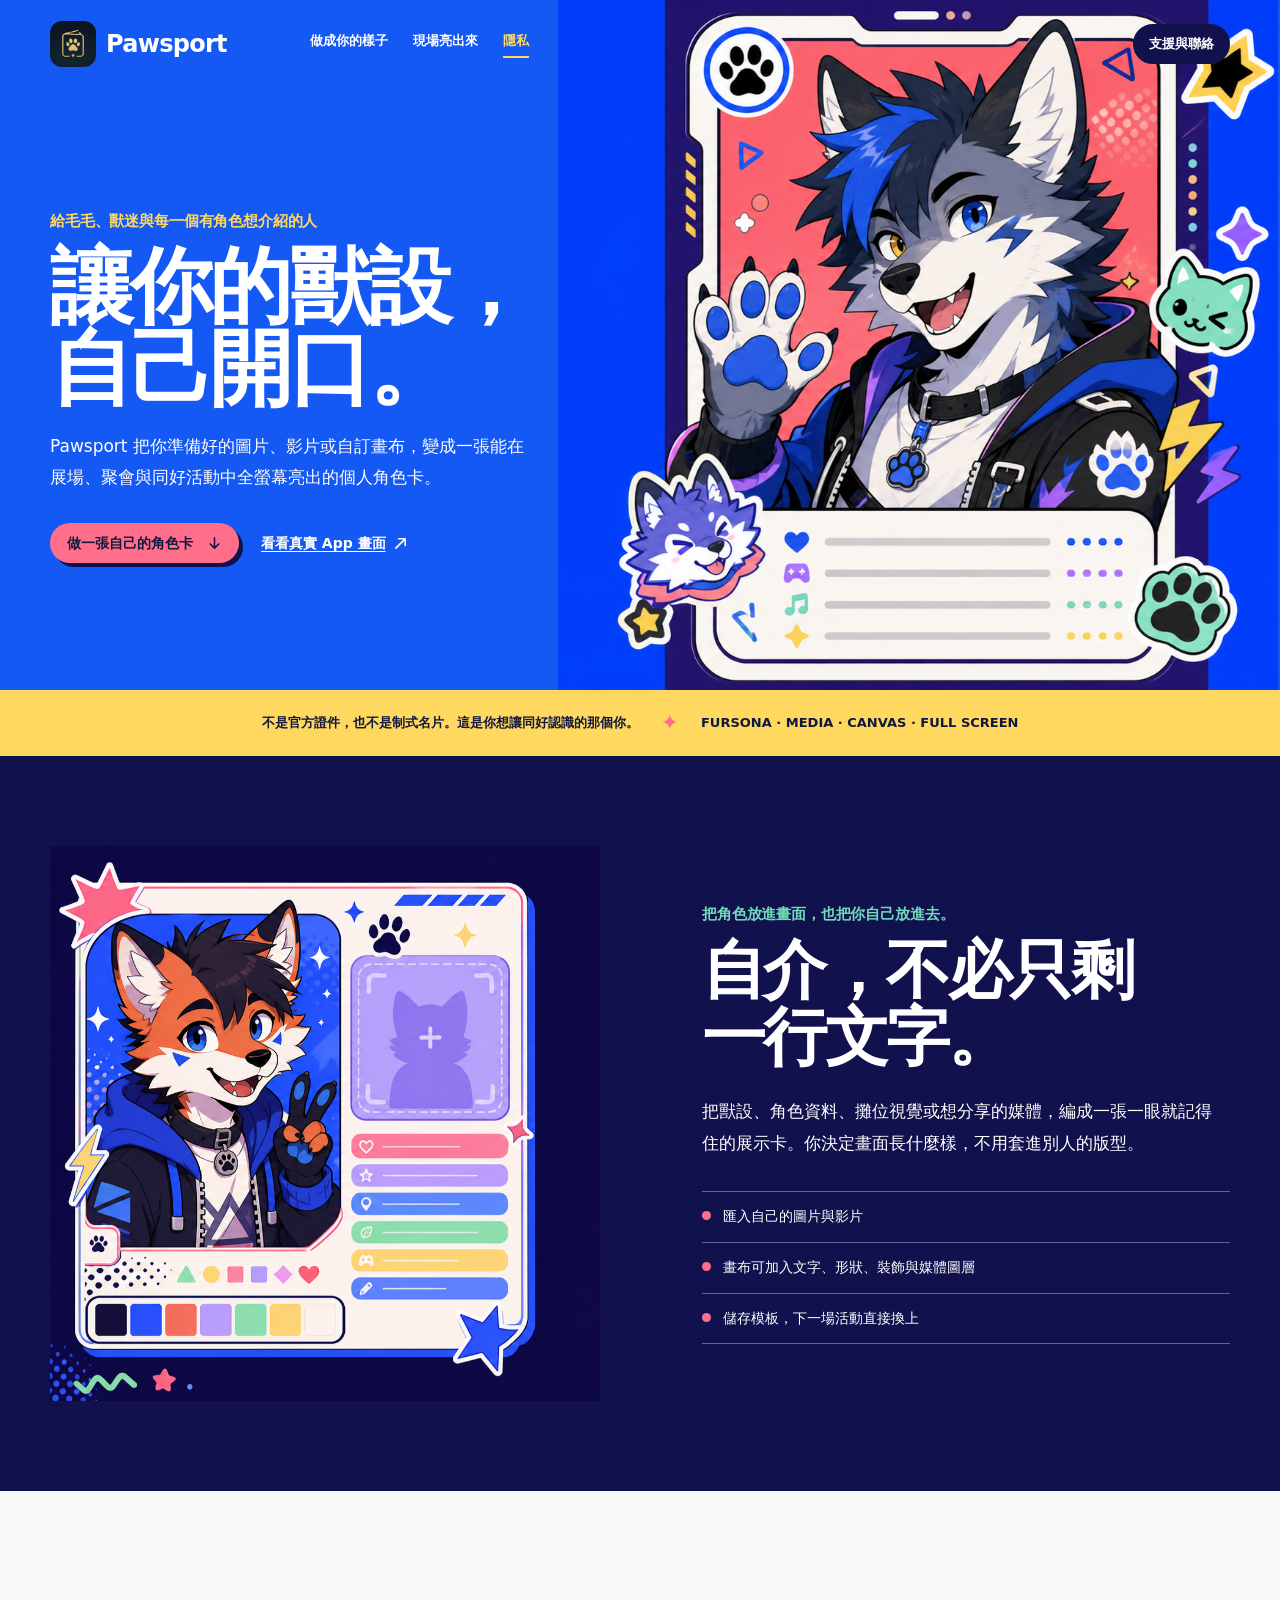
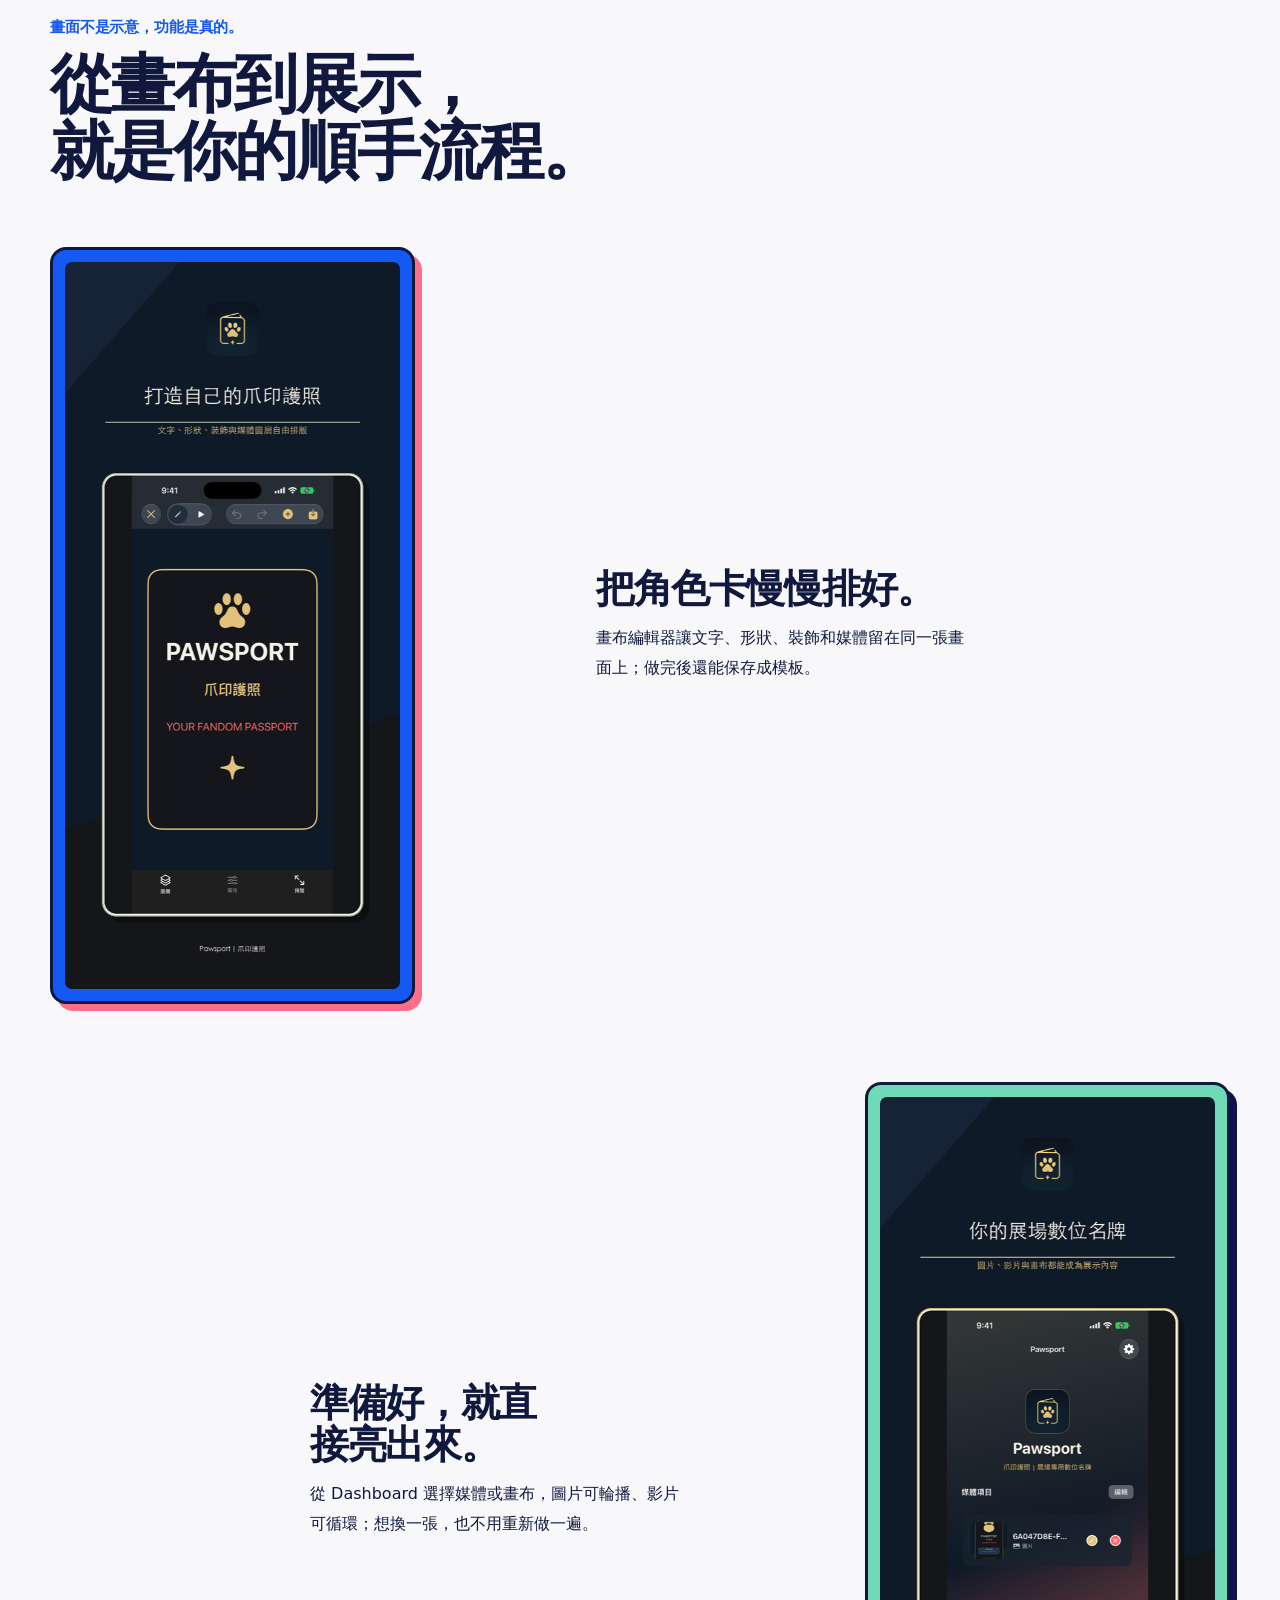
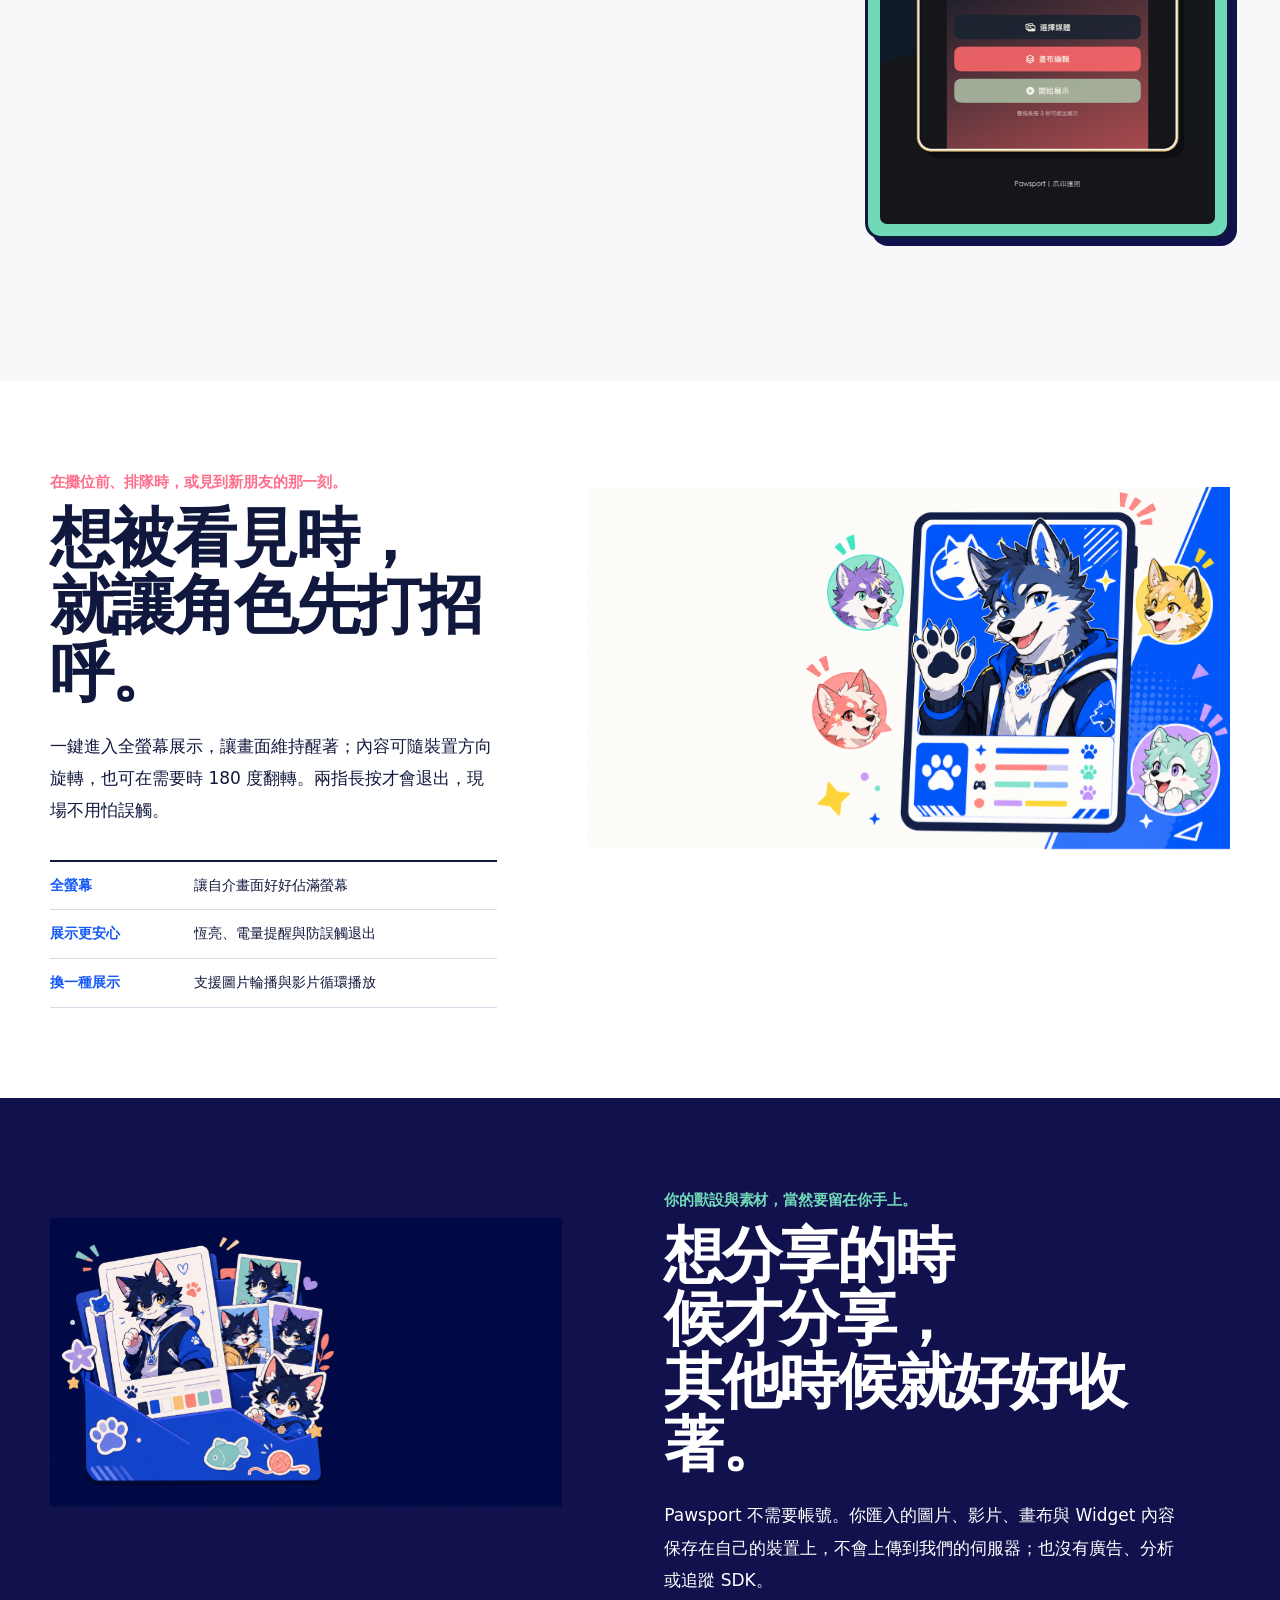
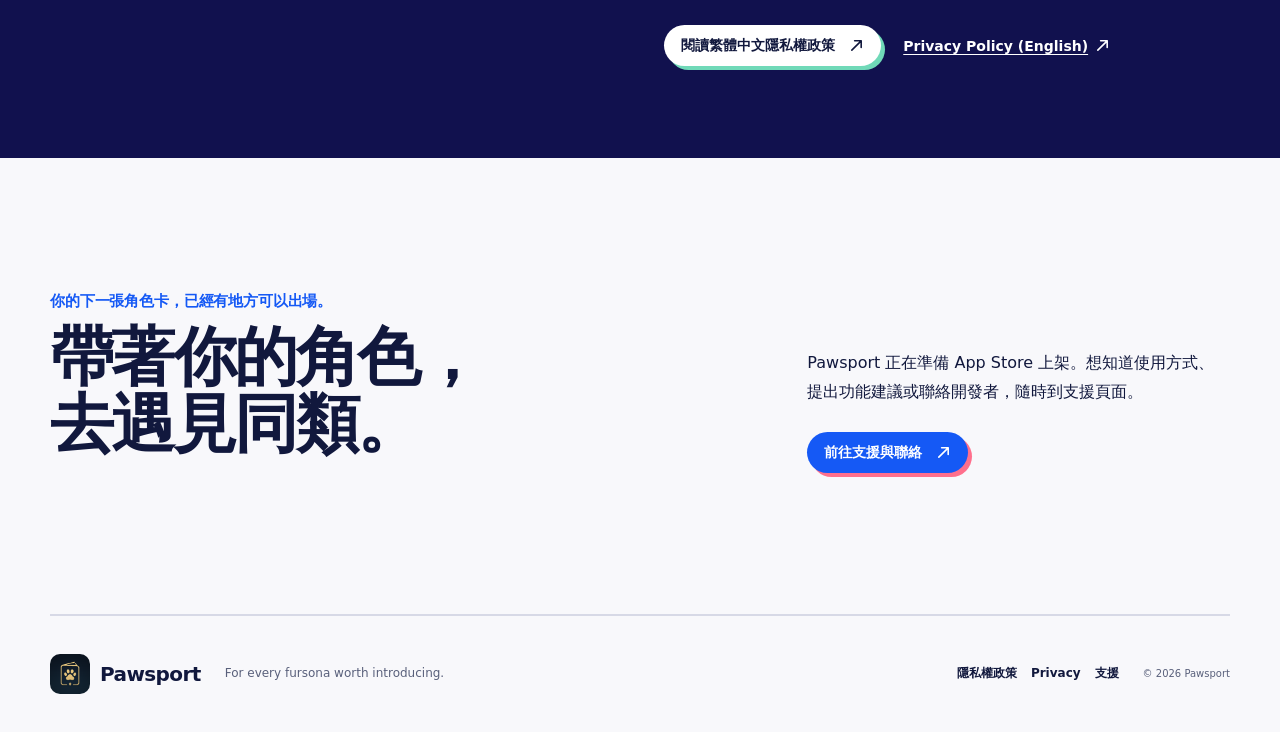
==== commit 0e46941a: "強化品牌網站互動動態" ====
--- a/index.html
+++ b/index.html
@@ -15,6 +15,7 @@
     <meta property="og:image" content="https://pawsport.init.engineer/assets/pawsport-furry-hero.png">
     <title>Pawsport — 讓你的獸設自己開口</title>
     <link rel="stylesheet" href="styles.css?v=20260713-furry">
+    <script src="motion.js" defer></script>
   </head>
   <body class="home-page">
     <a class="skip-link" href="#main">跳至主要內容</a>
@@ -45,7 +46,9 @@
             </div>
           </div>
           <div class="hero-art">
-            <img src="assets/pawsport-furry-hero.png" alt="原創狼獸人角色的 Pawsport 個人展示卡，以鮮明的 2D 動漫風格呈現。">
+            <div class="hero-art-parallax" data-tilt>
+              <img src="assets/pawsport-furry-hero.png" alt="原創狼獸人角色的 Pawsport 個人展示卡，以鮮明的 2D 動漫風格呈現。">
+            </div>
           </div>
         </div>
       </section>
@@ -56,7 +59,7 @@
 
       <section class="make-section" id="make-it" aria-labelledby="make-title">
         <div class="wrap make-layout">
-          <div class="make-art">
+          <div class="make-art motion-art" data-motion="art" data-tilt>
             <img src="assets/pawsport-furry-maker.png" alt="原創狐狸獸人角色的自介卡，由肖像、素材欄位、色票和爪印裝飾組成。">
           </div>
           <div class="section-copy section-copy-light">
@@ -79,11 +82,11 @@
         </div>
         <div class="app-flow">
           <article class="app-flow-item">
-            <div class="app-screen app-screen-canvas"><img src="assets/screenshots/canvas.png" alt="Pawsport 畫布編輯器，可編排角色卡的媒體與裝飾內容。"></div>
+            <div class="app-screen app-screen-canvas motion-screen" data-motion="screen" data-tilt><img src="assets/screenshots/canvas.png" alt="Pawsport 畫布編輯器，可編排角色卡的媒體與裝飾內容。"></div>
             <div class="app-flow-copy"><h3>把角色卡慢慢排好。</h3><p>畫布編輯器讓文字、形狀、裝飾和媒體留在同一張畫面上；做完後還能保存成模板。</p></div>
           </article>
           <article class="app-flow-item app-flow-item-reverse">
-            <div class="app-screen app-screen-dashboard"><img src="assets/screenshots/dashboard.png" alt="Pawsport Dashboard，可管理媒體並選擇開始展示。"></div>
+            <div class="app-screen app-screen-dashboard motion-screen" data-motion="screen" data-tilt><img src="assets/screenshots/dashboard.png" alt="Pawsport Dashboard，可管理媒體並選擇開始展示。"></div>
             <div class="app-flow-copy"><h3>準備好，就直接亮出來。</h3><p>從 Dashboard 選擇媒體或畫布，圖片可輪播、影片可循環；想換一張，也不用重新做一遍。</p></div>
           </article>
         </div>
@@ -101,13 +104,13 @@
               <div><dt>換一種展示</dt><dd>支援圖片輪播與影片循環播放</dd></div>
             </dl>
           </div>
-          <div class="show-art"><img src="assets/pawsport-furry-display.png" alt="原創狼獸人角色卡在大畫面展示，周圍有其他獸人角色頭像。"></div>
+          <div class="show-art motion-art" data-motion="art" data-tilt><img src="assets/pawsport-furry-display.png" alt="原創狼獸人角色卡在大畫面展示，周圍有其他獸人角色頭像。"></div>
         </div>
       </section>
 
       <section class="privacy-section" id="privacy" aria-labelledby="privacy-title">
         <div class="wrap privacy-layout">
-          <div class="privacy-art"><img src="assets/pawsport-furry-private.png" alt="原創獸人角色卡、照片和裝飾內容收藏在一個帶爪印的資料夾中。"></div>
+          <div class="privacy-art motion-art" data-motion="art" data-tilt><img src="assets/pawsport-furry-private.png" alt="原創獸人角色卡、照片和裝飾內容收藏在一個帶爪印的資料夾中。"></div>
           <div class="section-copy section-copy-light">
             <p class="section-note">你的獸設與素材，當然要留在你手上。</p>
             <h2 id="privacy-title">想分享的時候才分享，<br>其他時候就好好收著。</h2>
--- a/styles.css
+++ b/styles.css
@@ -11,6 +11,9 @@
   --line: #d7d9e6;
   --round: ui-rounded, "SF Pro Rounded", "Avenir Next Rounded", "PingFang TC", system-ui, sans-serif;
   --sans: "Avenir Next", "PingFang TC", system-ui, sans-serif;
+  --ease-out-quart: cubic-bezier(.25, 1, .5, 1);
+  --ease-out-expo: cubic-bezier(.16, 1, .3, 1);
+  --z-progress: 10;
 }
 
 * { box-sizing: border-box; }
@@ -18,46 +21,67 @@
 body { margin: 0; background: var(--offwhite); color: var(--ink); font-family: var(--sans); font-size: 16px; line-height: 1.6; }
 img { display: block; max-width: 100%; }
 a { color: inherit; text-underline-offset: 3px; }
+a:focus-visible { outline: 3px solid var(--lemon); outline-offset: 4px; }
 .wrap { width: min(1180px, calc(100% - 48px)); margin-inline: auto; }
 .skip-link { position: fixed; z-index: 20; top: -60px; left: 20px; padding: 9px 14px; background: var(--lemon); color: var(--ink); font-weight: 800; }
 .skip-link:focus { top: 20px; }
+.home-page { --scroll-progress: 0; }
+.home-page::before { content: ""; position: fixed; z-index: var(--z-progress); top: 0; right: 0; left: 0; height: 4px; background: var(--pink); pointer-events: none; transform: scaleX(var(--scroll-progress)); transform-origin: left; transition: transform 90ms linear; }
 
 .site-header { display: flex; align-items: center; gap: 28px; min-height: 88px; }
 .home-header { position: relative; z-index: 3; margin-bottom: -88px; }
 .home-header .header-cta { margin-left: auto; border-color: var(--indigo); background: var(--indigo); }
 .brand { display: inline-flex; align-items: center; gap: 10px; color: var(--ink); font: 800 24px/1 var(--round); letter-spacing: -.03em; text-decoration: none; }
-.brand img { border-radius: 12px; }
+.brand img { border-radius: 12px; transition: transform 240ms var(--ease-out-quart); }
+.brand:hover img { transform: rotate(-7deg) scale(1.06); }
 .brand-light { color: var(--white); }
 .site-header nav { display: flex; gap: 25px; margin-left: auto; font-size: 13px; font-weight: 800; }
 .home-header nav { position: absolute; top: 31px; left: 260px; margin-left: 0; color: var(--white); }
-.site-header nav a { text-decoration: none; }
-.site-header nav a:hover, .footer-links a:hover { text-decoration: underline; }
-.header-cta { padding: 8px 14px; border: 2px solid currentColor; border-radius: 999px; color: var(--white); font-size: 13px; font-weight: 800; text-decoration: none; transition: background .2s ease, color .2s ease; }
+.site-header nav a { position: relative; text-decoration: none; }
+.site-header nav a::after { content: ""; position: absolute; right: 0; bottom: -6px; left: 0; height: 2px; background: currentColor; transform: scaleX(0); transform-origin: right; transition: transform 240ms var(--ease-out-quart); }
+.site-header nav a:hover::after, .site-header nav a:focus-visible::after, .site-header nav a.is-current::after { transform: scaleX(1); transform-origin: left; }
+.site-header nav a.is-current { color: var(--lemon); }
+.footer-links a:hover { text-decoration: underline; }
+.header-cta { padding: 8px 14px; border: 2px solid currentColor; border-radius: 999px; color: var(--white); font-size: 13px; font-weight: 800; text-decoration: none; transition: transform 180ms var(--ease-out-quart), background 180ms var(--ease-out-quart), color 180ms var(--ease-out-quart); }
+.header-cta:hover { transform: translateY(-2px); }
 .header-cta:hover { background: var(--white); color: var(--blue); }
 
 .hero { min-height: 690px; overflow: hidden; background: var(--blue); color: var(--white); }
 .hero-layout { position: relative; min-height: 690px; display: flex; align-items: center; }
 .hero-copy { position: relative; z-index: 2; width: min(52%, 565px); padding-top: 83px; }
+.hero-copy > * { animation: hero-copy-in 680ms var(--ease-out-expo); }
+.hero-copy .hero-fandom { animation-delay: 40ms; }
+.hero-copy h1 { animation-delay: 110ms; }
+.hero-copy > p:not(.hero-fandom) { animation-delay: 190ms; }
+.hero-copy .hero-actions { animation-delay: 270ms; }
 .hero-fandom, .section-note { margin: 0; font: 800 15px/1.5 var(--round); letter-spacing: -.01em; }
 .hero-fandom { color: var(--lemon); }
 .hero h1, h2, h3 { font-family: var(--round); text-wrap: balance; }
 .hero h1 { max-width: 620px; margin: 14px 0 20px; font-size: clamp(54px, 6.5vw, 92px); font-weight: 900; letter-spacing: -.04em; line-height: .99; }
 .hero-copy > p:not(.hero-fandom) { max-width: 480px; margin: 0; font-size: 17px; line-height: 1.85; }
 .hero-actions, .privacy-actions { display: flex; align-items: center; gap: 22px; flex-wrap: wrap; margin-top: 29px; }
-.button { display: inline-flex; align-items: center; gap: 14px; padding: 12px 17px; border-radius: 999px; font: 800 14px/1.2 var(--round); text-decoration: none; transition: transform .2s ease, background .2s ease; }
-.button:hover { transform: translateY(-3px); }
+.button { --spark-color: var(--lemon); position: relative; display: inline-flex; align-items: center; gap: 14px; padding: 12px 17px; border-radius: 999px; font: 800 14px/1.2 var(--round); text-decoration: none; transition: transform 180ms var(--ease-out-quart), background 180ms var(--ease-out-quart), box-shadow 180ms var(--ease-out-quart); }
+.button:hover { transform: translateY(-3px) scale(1.02); }
+.button:active { transform: translateY(1px) scale(.98); }
+.button::after { content: "✦"; position: absolute; top: -11px; right: 10px; color: var(--spark-color); font: 22px/1 var(--round); opacity: 0; pointer-events: none; }
+.button-white { --spark-color: var(--pink); }
+.button-blue { --spark-color: var(--lemon); }
+.button.has-spark::after { animation: button-spark 430ms var(--ease-out-expo); }
 .button-pink { background: var(--pink); color: var(--ink); box-shadow: 4px 4px 0 var(--indigo); }
 .button-white { background: var(--white); color: var(--ink); box-shadow: 4px 4px 0 var(--mint); }
 .button-blue { background: var(--blue); color: var(--white); box-shadow: 4px 4px 0 var(--pink); }
 .arrow { width: 15px; height: 15px; overflow: visible; fill: none; stroke: currentColor; stroke-linecap: round; stroke-linejoin: round; stroke-width: 1.7; }
 .link-light { display: inline-flex; align-items: center; gap: 7px; color: var(--white); font-size: 14px; font-weight: 800; }
-.hero-art { position: absolute; right: -48px; top: 0; width: 61%; height: 100%; overflow: hidden; }
-.hero-art img { width: 100%; height: 100%; object-fit: cover; object-position: right center; }
+.link-light .arrow { transition: transform 180ms var(--ease-out-quart); }
+.link-light:hover .arrow { transform: translate(3px, -3px); }
+.hero-art { position: absolute; right: -48px; top: 0; width: 61%; height: 100%; overflow: hidden; animation: hero-art-reveal 820ms var(--ease-out-expo); }
+.hero-art-parallax { --tilt-x: 0deg; --tilt-y: 0deg; width: 100%; height: 100%; transform: perspective(1200px) rotateX(var(--tilt-x)) rotateY(var(--tilt-y)); transform-style: preserve-3d; transition: transform 180ms var(--ease-out-quart); }
+.hero-art-parallax img { width: 100%; height: 100%; object-fit: cover; object-position: right center; animation: hero-art-drift 7s 950ms ease-in-out infinite alternate; }
 
 .intro-strip { background: var(--lemon); color: var(--ink); }
 .intro-strip > div { display: flex; align-items: center; justify-content: center; gap: 22px; min-height: 66px; font: 800 13px/1.35 var(--round); text-align: center; }
 .intro-strip p { margin: 0; }
-.intro-strip span { color: var(--pink); font-size: 22px; }
+.intro-strip span { color: var(--pink); font-size: 22px; animation: sparkle 1.8s ease-in-out infinite; }
 
 .make-section { overflow: hidden; background: var(--indigo); color: var(--white); }
 .make-layout { display: grid; grid-template-columns: minmax(0, 1.02fr) minmax(350px, .98fr); gap: clamp(36px, 8vw, 130px); align-items: center; min-height: 735px; padding: 90px 0; }
@@ -68,8 +92,8 @@
 .section-copy-light { color: var(--white); }
 .section-copy-light .section-note { color: var(--mint); }
 .feature-list { display: grid; gap: 0; margin: 32px 0 0; padding: 0; list-style: none; border-top: 1px solid rgba(255, 255, 255, .35); }
-.feature-list li { padding: 14px 0 14px 21px; border-bottom: 1px solid rgba(255, 255, 255, .35); font-size: 14px; line-height: 1.55; }
-.feature-list li::before { content: ""; display: inline-block; width: 9px; height: 9px; margin: 0 12px 1px -21px; border-radius: 50%; background: var(--pink); }
+.feature-list li { padding: 14px 0 14px 21px; border-bottom: 1px solid rgba(255, 255, 255, .35); font-size: 14px; line-height: 1.55; transition: transform 180ms var(--ease-out-quart), color 180ms var(--ease-out-quart); }
+.feature-list li::before { content: ""; display: inline-block; width: 9px; height: 9px; margin: 0 12px 1px -21px; border-radius: 50%; background: var(--pink); transition: transform 180ms var(--ease-out-quart), background 180ms var(--ease-out-quart); }
 
 .real-app { padding: 125px 0 142px; }
 .section-heading { max-width: 760px; }
@@ -80,7 +104,7 @@
 .app-flow-item-reverse { grid-template-columns: minmax(300px, .7fr) minmax(270px, .83fr); margin-left: auto; }
 .app-flow-item-reverse .app-screen { order: 2; }
 .app-flow-item-reverse .app-flow-copy { order: 1; }
-.app-screen { position: relative; overflow: hidden; width: min(100%, 365px); justify-self: start; padding: 12px; border: 3px solid var(--ink); border-radius: 16px; background: var(--blue); box-shadow: 7px 7px 0 var(--pink); }
+.app-screen { position: relative; overflow: hidden; width: min(100%, 365px); justify-self: start; padding: 12px; border: 3px solid var(--ink); border-radius: 16px; background: var(--blue); box-shadow: 7px 7px 0 var(--pink); transition: transform 220ms var(--ease-out-quart), box-shadow 220ms var(--ease-out-quart); }
 .app-flow-item-reverse .app-screen { justify-self: end; background: var(--mint); box-shadow: 7px 7px 0 var(--indigo); }
 .app-screen img { width: 100%; border-radius: 7px; }
 .app-flow-copy h3 { margin: 0 0 13px; font-size: clamp(26px, 3.3vw, 39px); line-height: 1.08; letter-spacing: -.035em; }
@@ -90,7 +114,7 @@
 .show-layout { display: grid; grid-template-columns: minmax(310px, .82fr) minmax(470px, 1.18fr); gap: clamp(38px, 7vw, 110px); align-items: center; min-height: 685px; padding: 90px 0; }
 .section-note-pink { color: var(--pink); }
 .display-details { display: grid; gap: 0; margin: 33px 0 0; border-top: 2px solid var(--ink); }
-.display-details div { display: grid; grid-template-columns: 132px 1fr; gap: 12px; padding: 13px 0; border-bottom: 1px solid var(--line); }
+.display-details div { display: grid; grid-template-columns: 132px 1fr; gap: 12px; padding: 13px 0; border-bottom: 1px solid var(--line); transition: transform 180ms var(--ease-out-quart), background 180ms var(--ease-out-quart); }
 .display-details dt { color: var(--blue); font: 800 14px/1.45 var(--round); }
 .display-details dd { margin: 0; font-size: 14px; line-height: 1.55; }
 .show-art { min-height: 505px; }
@@ -101,6 +125,59 @@
 .privacy-art { min-height: 420px; }
 .privacy-art img { width: 100%; height: 100%; object-fit: cover; object-position: left center; }
 .privacy-layout h2 { font-size: clamp(39px, 4.7vw, 64px); }
+
+.motion-art.is-in-view { animation: art-arrive 620ms var(--ease-out-expo); }
+.motion-screen.is-in-view { animation: screen-arrive 520ms var(--ease-out-expo); }
+.motion-art, .motion-screen { --tilt-x: 0deg; --tilt-y: 0deg; --lift: 0px; --spin: 0deg; transform: perspective(1000px) rotateX(var(--tilt-x)) rotateY(var(--tilt-y)) translateY(var(--lift)) rotate(var(--spin)); transform-style: preserve-3d; transition: transform 180ms var(--ease-out-quart); }
+.motion-screen { transition: transform 180ms var(--ease-out-quart), box-shadow 220ms var(--ease-out-quart); }
+.is-tilting { will-change: transform; }
+
+@media (hover: hover) and (pointer: fine) {
+  .hero-art:hover img { animation: none; transform: translateY(-7px) scale(1.025); }
+  .make-art img, .show-art img, .privacy-art img { transition: transform 420ms var(--ease-out-quart), filter 420ms var(--ease-out-quart); }
+  .make-art:hover img, .show-art:hover img, .privacy-art:hover img { transform: translateY(-8px) rotate(-.7deg) scale(1.018); filter: saturate(1.05); }
+  .app-screen:hover { --lift: -7px; --spin: -.6deg; box-shadow: 11px 13px 0 var(--pink); }
+  .app-flow-item-reverse .app-screen:hover { box-shadow: 11px 13px 0 var(--indigo); }
+  .feature-list li:hover { color: var(--mint); transform: translateX(7px); }
+  .feature-list li:hover::before { background: var(--lemon); transform: scale(1.4); }
+  .display-details div:hover { background: rgba(21, 89, 245, .07); transform: translateX(7px); }
+}
+
+@keyframes hero-copy-in {
+  from { opacity: 0; transform: translateY(22px); filter: blur(7px); }
+  to { opacity: 1; transform: translateY(0); filter: blur(0); }
+}
+
+@keyframes hero-art-reveal {
+  from { clip-path: inset(0 0 0 100%); transform: translateX(30px); }
+  to { clip-path: inset(0); transform: translateX(0); }
+}
+
+@keyframes hero-art-drift {
+  from { transform: translateY(0) scale(1.005); }
+  to { transform: translateY(-10px) scale(1.025); }
+}
+
+@keyframes art-arrive {
+  from { opacity: .72; transform: translateY(22px) rotate(-1.2deg); filter: saturate(.82); }
+  to { opacity: 1; transform: translateY(0) rotate(0); filter: saturate(1); }
+}
+
+@keyframes screen-arrive {
+  from { opacity: .78; transform: translateY(18px) rotate(1deg) scale(.97); }
+  to { opacity: 1; transform: translateY(0) rotate(0) scale(1); }
+}
+
+@keyframes sparkle {
+  0%, 100% { transform: rotate(0) scale(.9); }
+  50% { transform: rotate(18deg) scale(1.13); }
+}
+
+@keyframes button-spark {
+  0% { opacity: 0; transform: translate(0, 5px) rotate(-18deg) scale(.4); }
+  35% { opacity: 1; transform: translate(6px, -6px) rotate(5deg) scale(1.05); }
+  100% { opacity: 0; transform: translate(14px, -16px) rotate(20deg) scale(.7); }
+}
 
 .closing { display: grid; grid-template-columns: minmax(330px, 1fr) minmax(290px, .7fr); gap: clamp(45px, 12vw, 160px); align-items: end; padding: 132px 0; }
 .closing-actions { padding-bottom: 9px; }
@@ -169,7 +246,7 @@
   .hero-copy { width: min(100%, 540px); padding: 0; }
   .hero h1 { max-width: 590px; font-size: clamp(52px, 14vw, 78px); }
   .hero-art { position: relative; right: auto; width: calc(100% + 32px); height: 390px; margin: 39px -16px 0; }
-  .hero-art img { object-position: right center; }
+  .hero-art-parallax img { object-position: right center; }
   .intro-strip > div { min-height: 72px; gap: 11px; font-size: 11px; }
   .intro-strip span { display: none; }
   .make-layout, .show-layout, .privacy-layout, .closing { grid-template-columns: 1fr; min-height: auto; }
@@ -212,5 +289,5 @@
 }
 
 @media (prefers-reduced-motion: reduce) {
-  *, *::before, *::after { scroll-behavior: auto !important; transition-duration: .01ms !important; animation-duration: .01ms !important; animation-iteration-count: 1 !important; }
-}
+  *, *::before, *::after { scroll-behavior: auto !important; transition-duration: .01ms !important; animation: none !important; }
+}
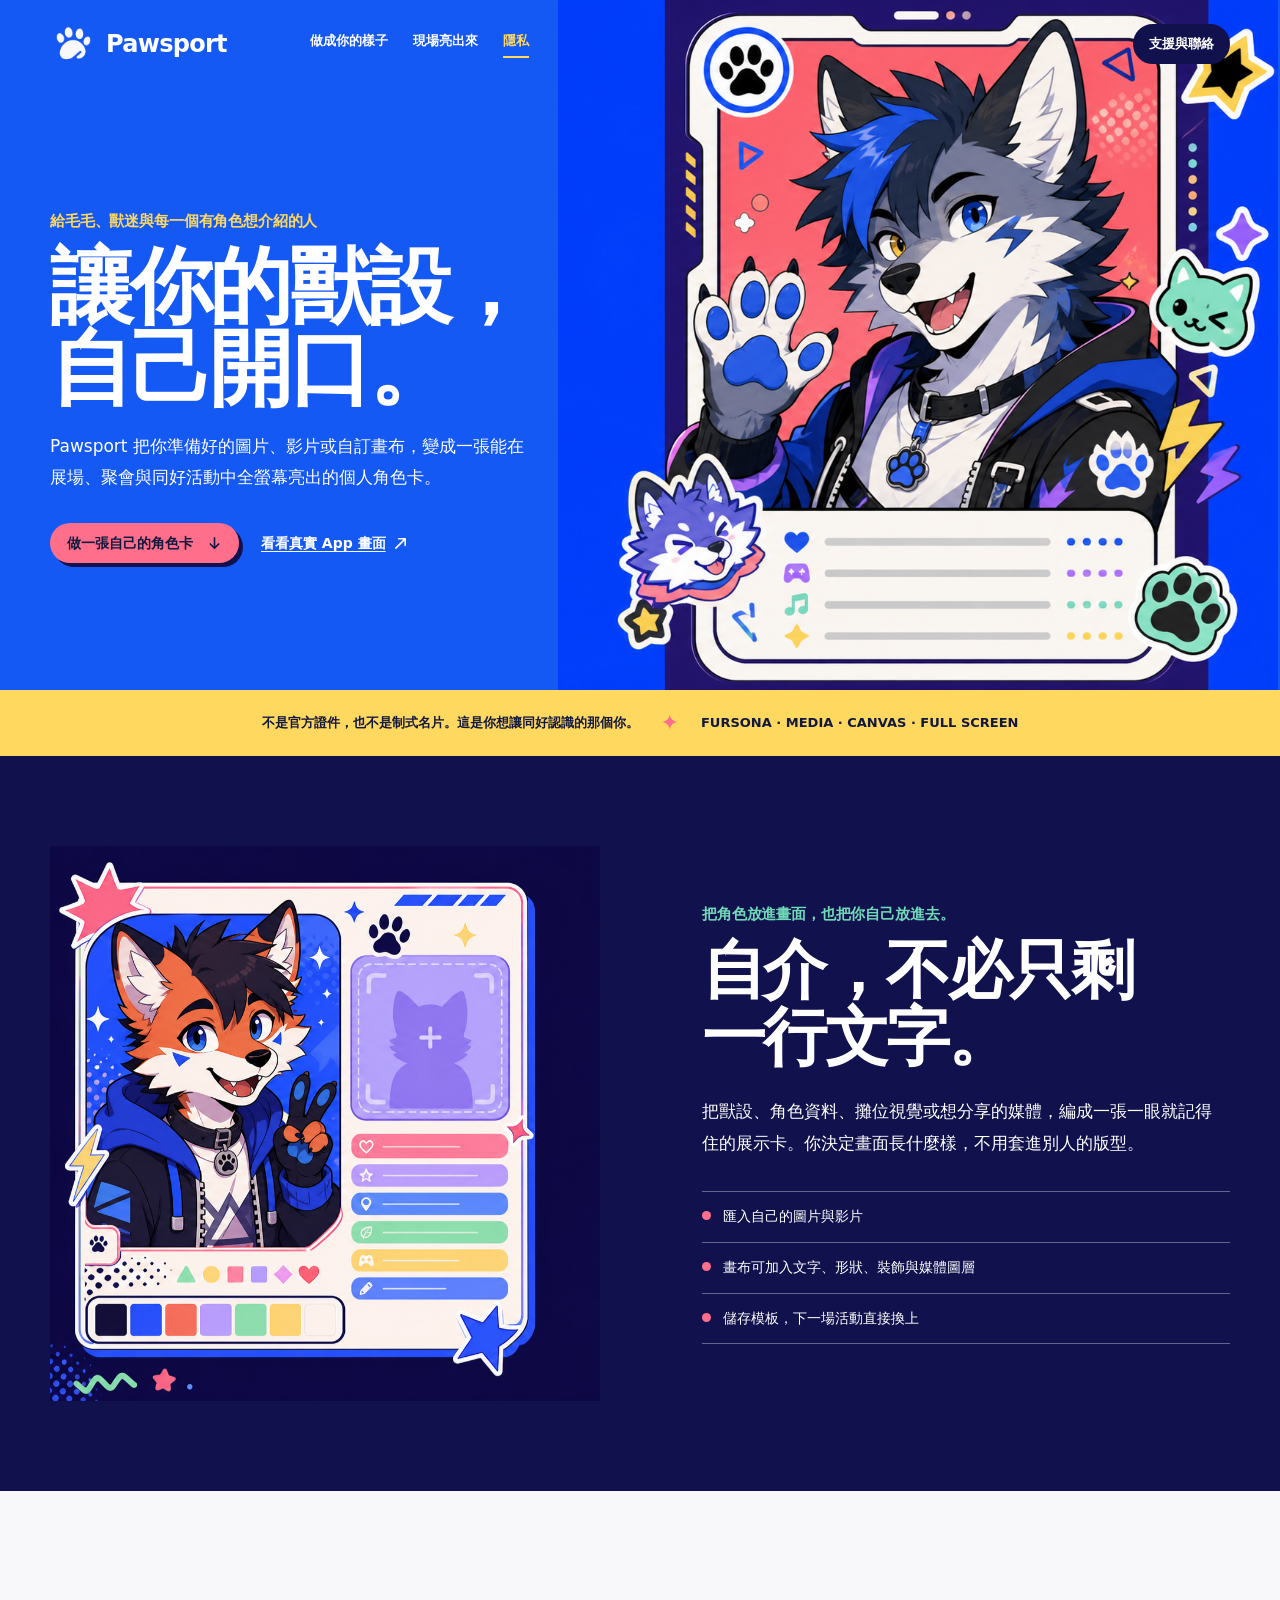
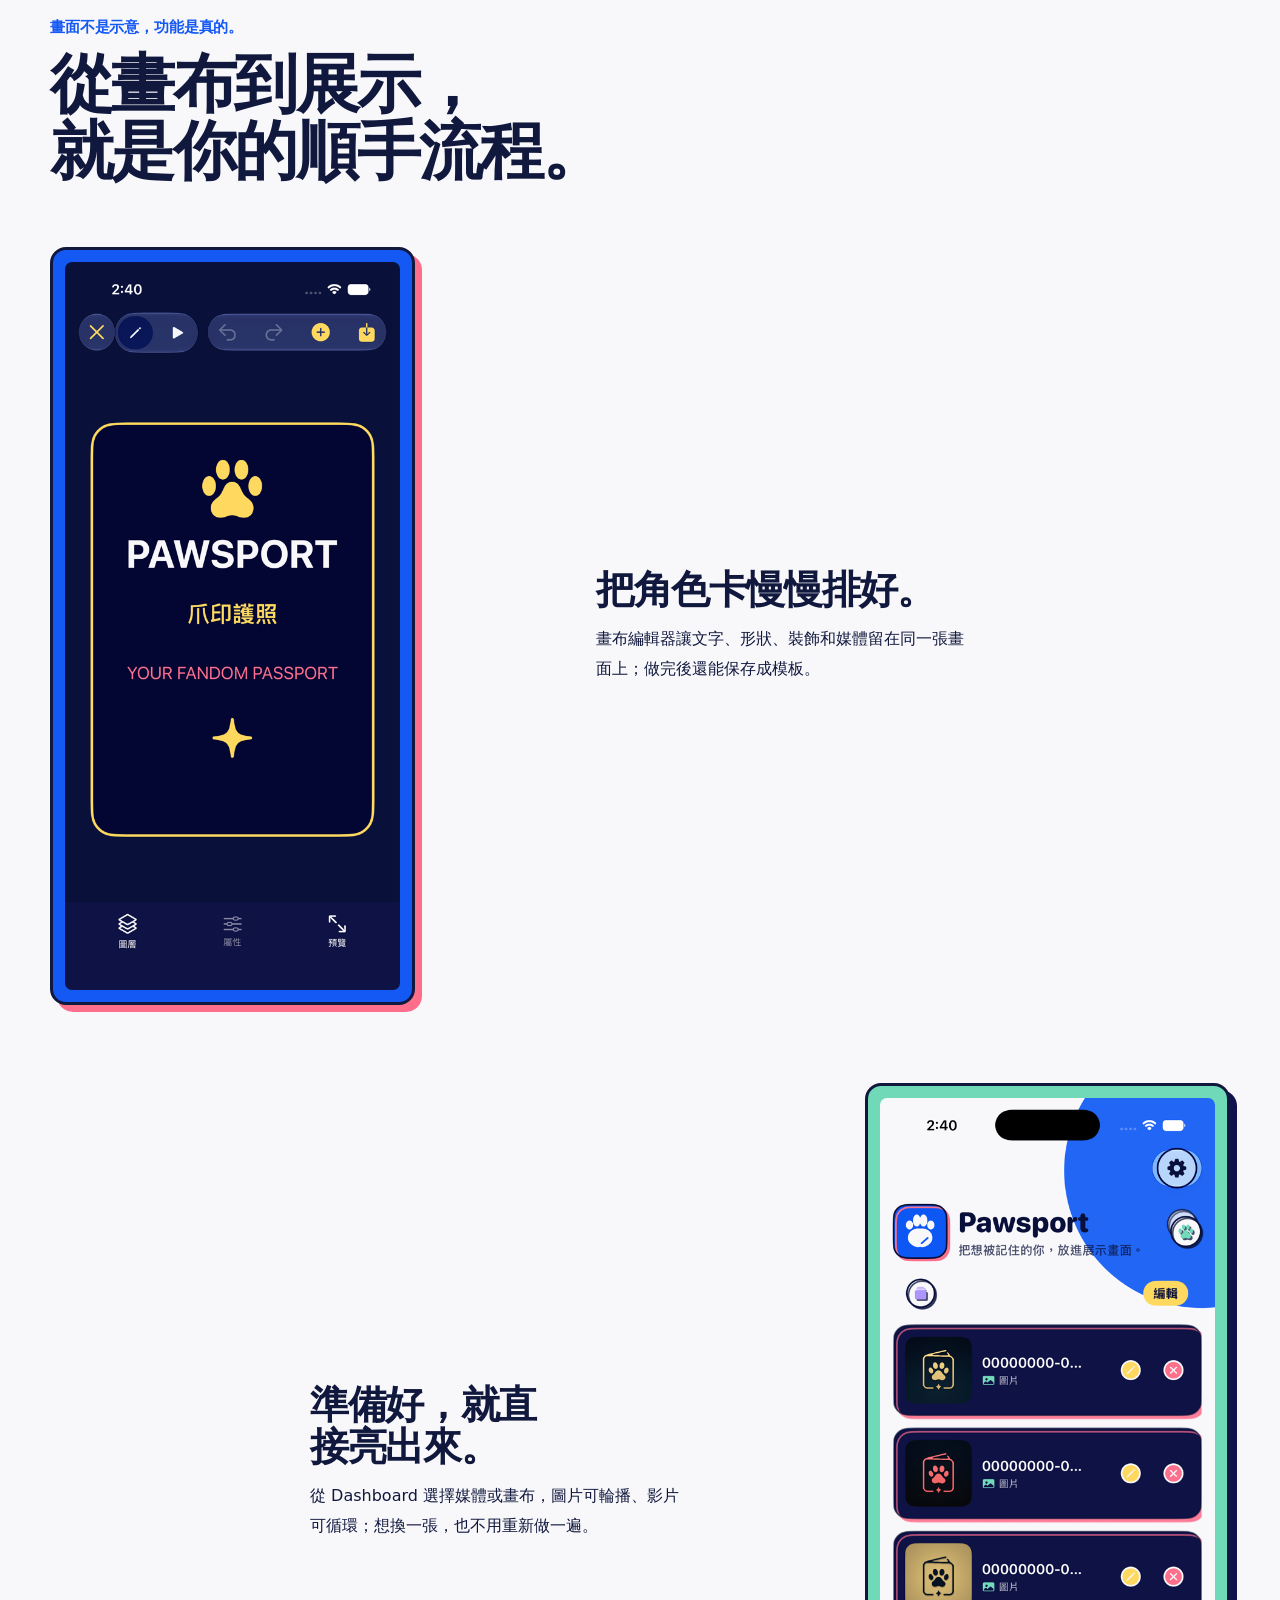
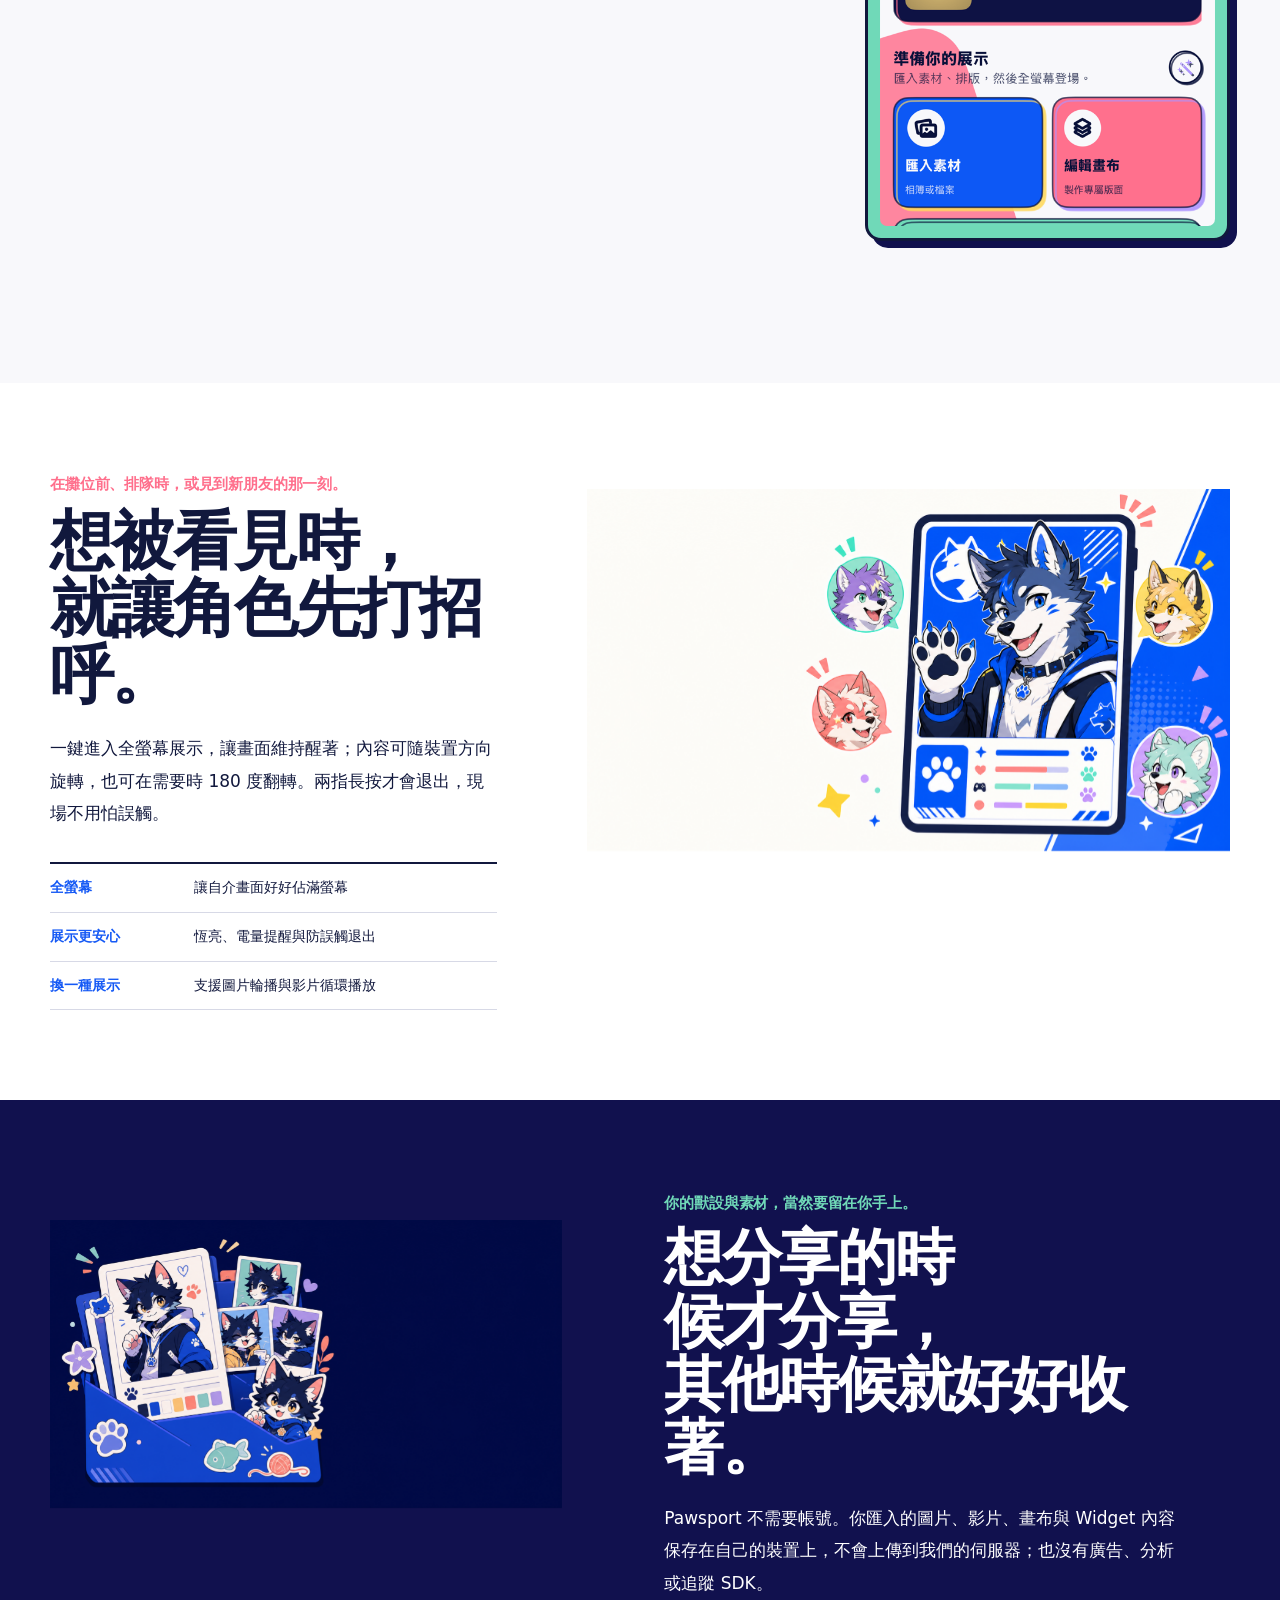
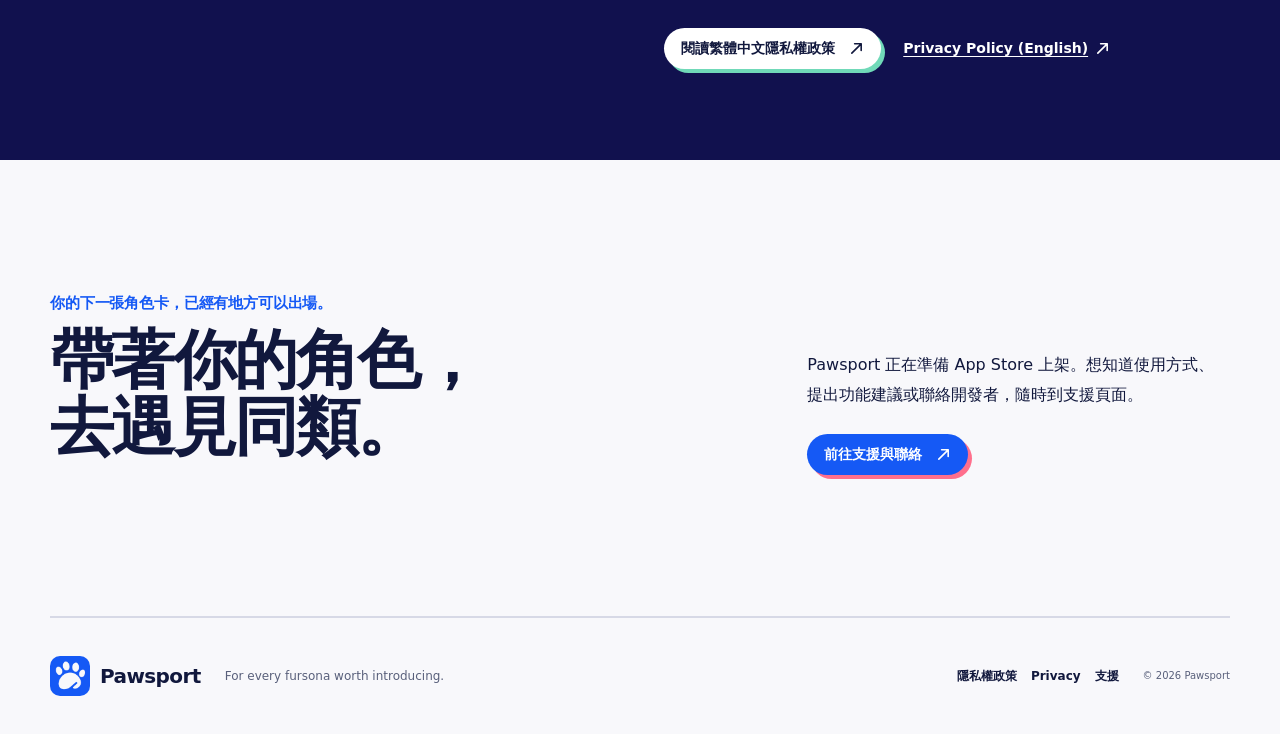
==== commit 02714346: "更新網站新版 Logo" ====
--- a/index.html
+++ b/index.html
@@ -6,7 +6,7 @@
     <meta name="description" content="Pawsport 是為毛毛與獸迷打造的數位展示名牌。把獸設、照片、影片與自訂畫布變成一張全螢幕角色卡。">
     <meta name="theme-color" content="#1559f5">
     <link rel="canonical" href="https://pawsport.init.engineer/">
-    <link rel="icon" href="assets/app-icon.png">
+    <link rel="icon" href="assets/app-icon.png?v=20260714-logo">
     <link rel="manifest" href="site.webmanifest">
     <meta property="og:type" content="website">
     <meta property="og:title" content="Pawsport — 讓你的獸設自己開口">
@@ -22,7 +22,7 @@
 
     <header class="site-header home-header wrap">
       <a class="brand brand-light" href="/" aria-label="Pawsport 首頁">
-        <img src="assets/app-icon.png" width="46" height="46" alt="">
+        <img src="assets/app-icon.png?v=20260714-logo" width="46" height="46" alt="">
         <span>Pawsport</span>
       </a>
       <nav aria-label="主要導覽">
@@ -136,7 +136,7 @@
     </main>
 
     <footer class="site-footer wrap">
-      <a class="brand" href="/" aria-label="Pawsport 首頁"><img src="assets/app-icon.png" width="40" height="40" alt=""><span>Pawsport</span></a>
+      <a class="brand" href="/" aria-label="Pawsport 首頁"><img src="assets/app-icon.png?v=20260714-logo" width="40" height="40" alt=""><span>Pawsport</span></a>
       <p>For every fursona worth introducing.</p>
       <div class="footer-links"><a href="privacy.html">隱私權政策</a><a href="privacy-en.html">Privacy</a><a href="support.html">支援</a></div>
       <small>© 2026 Pawsport</small>
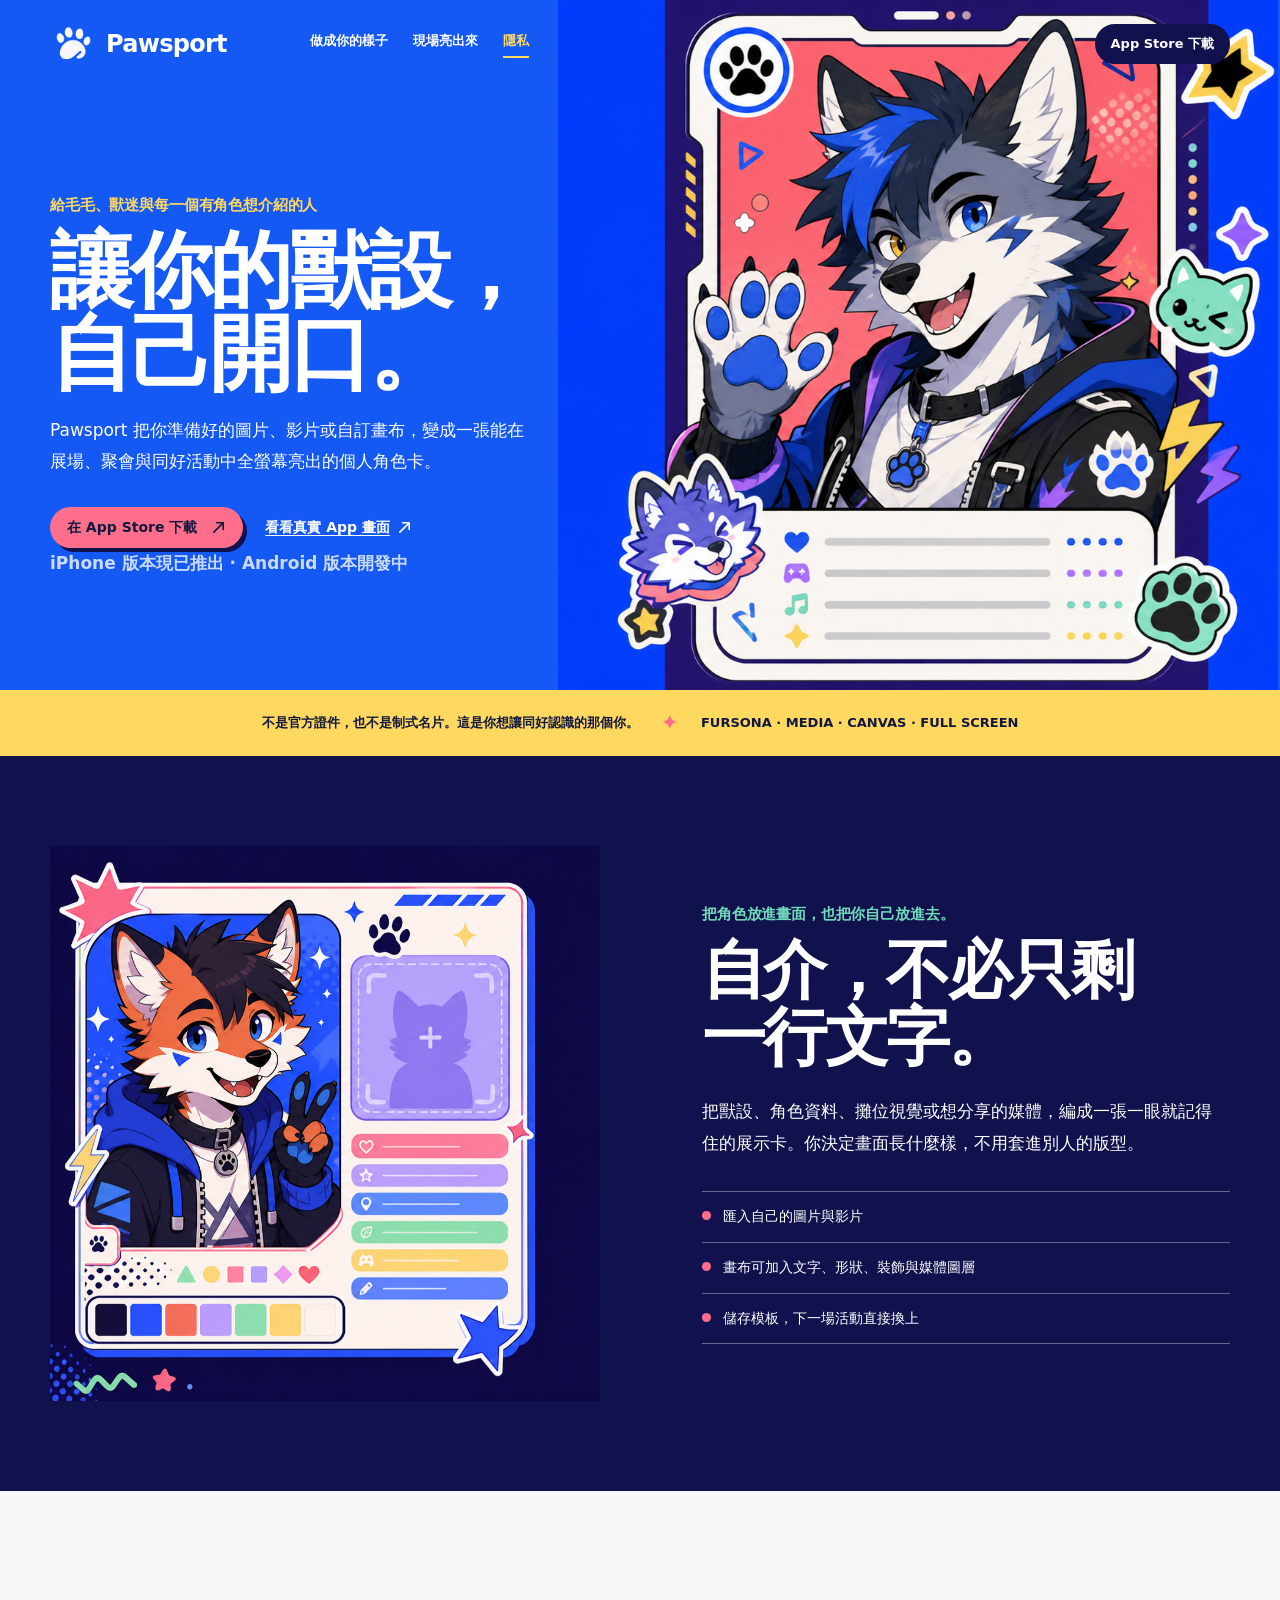
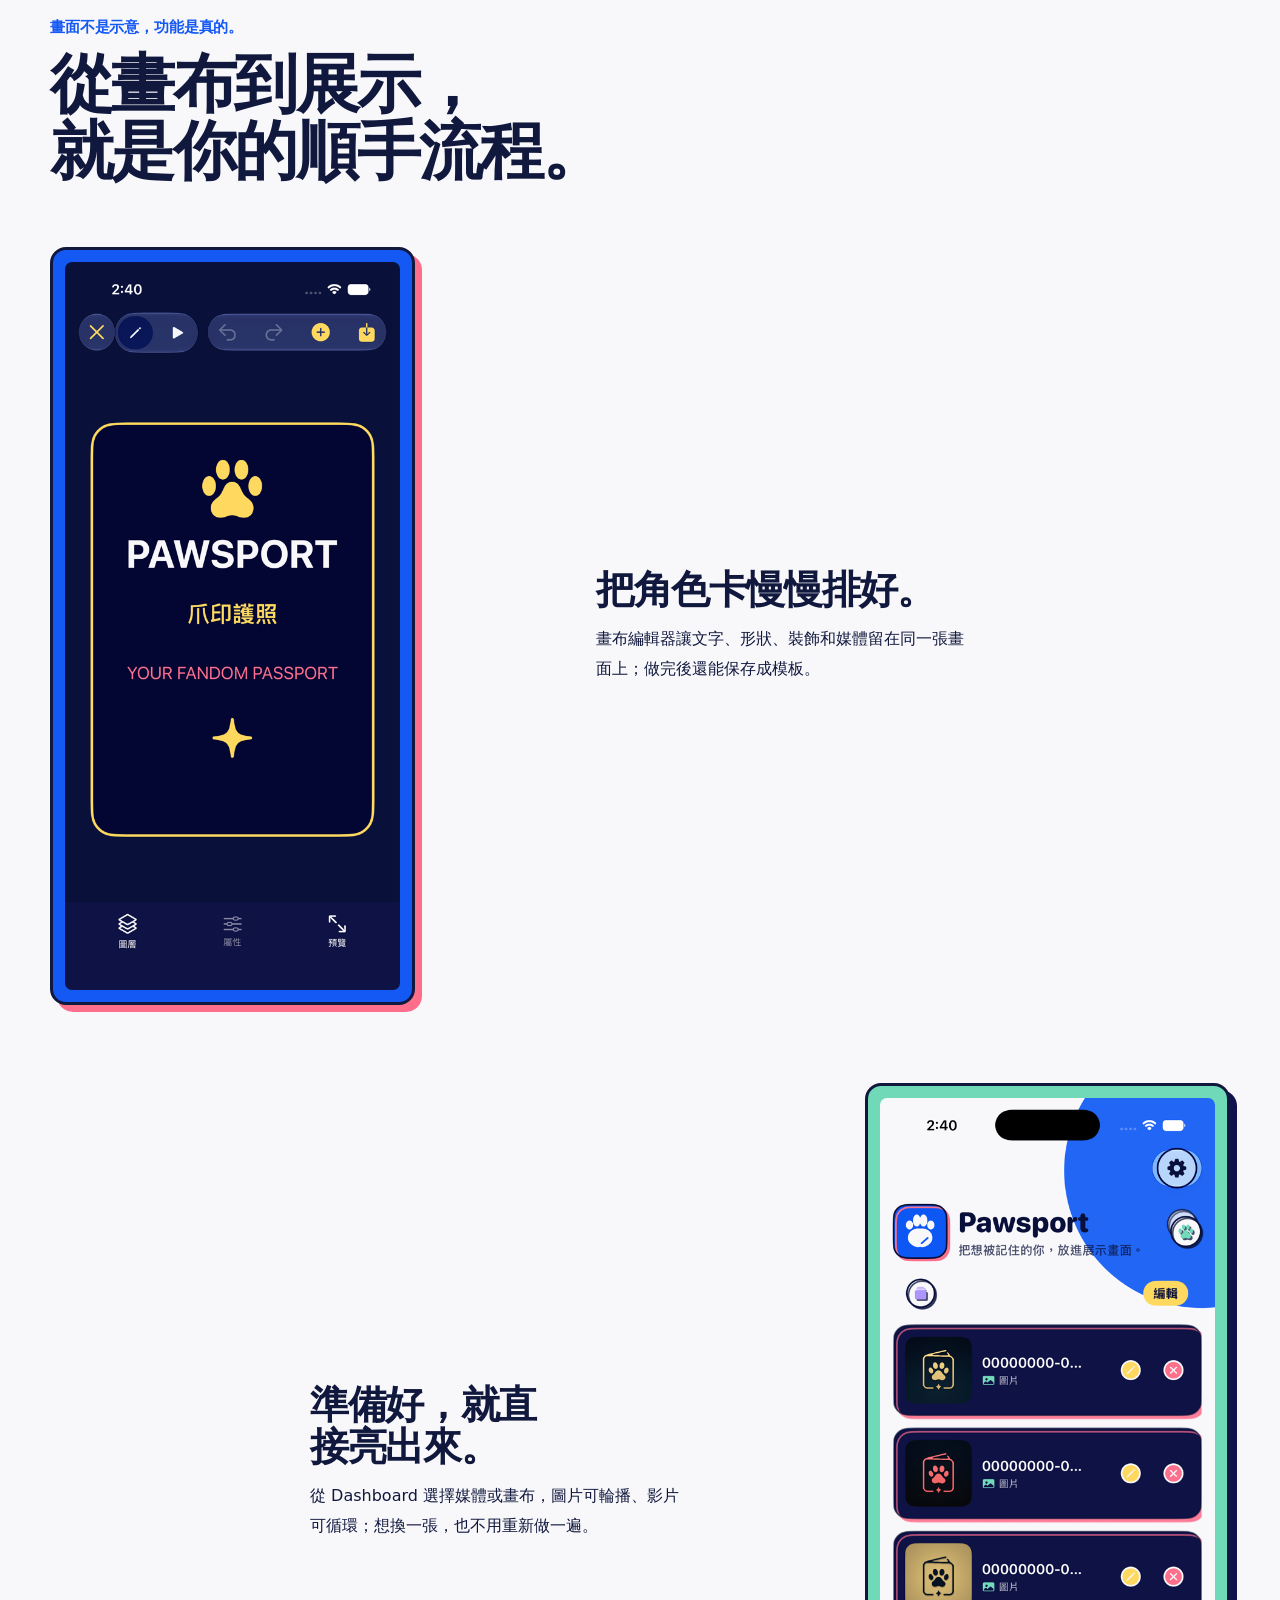
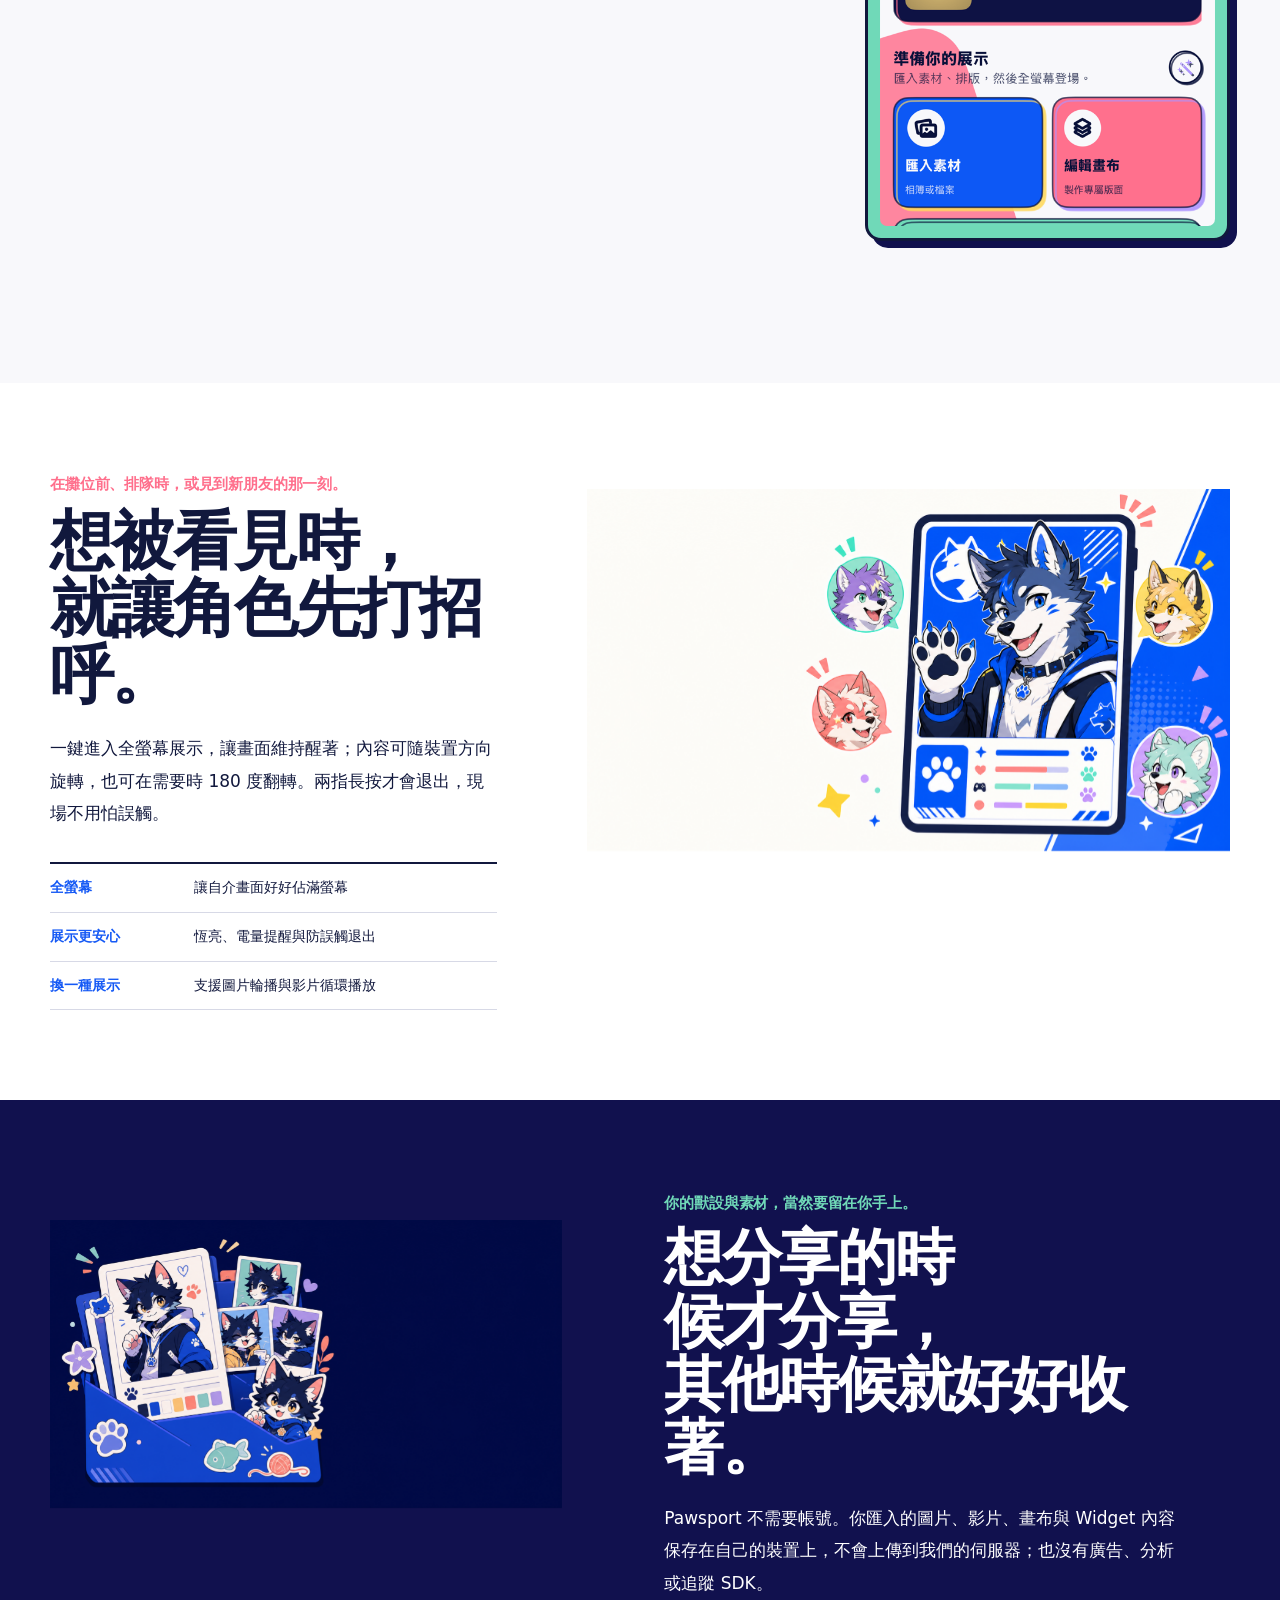
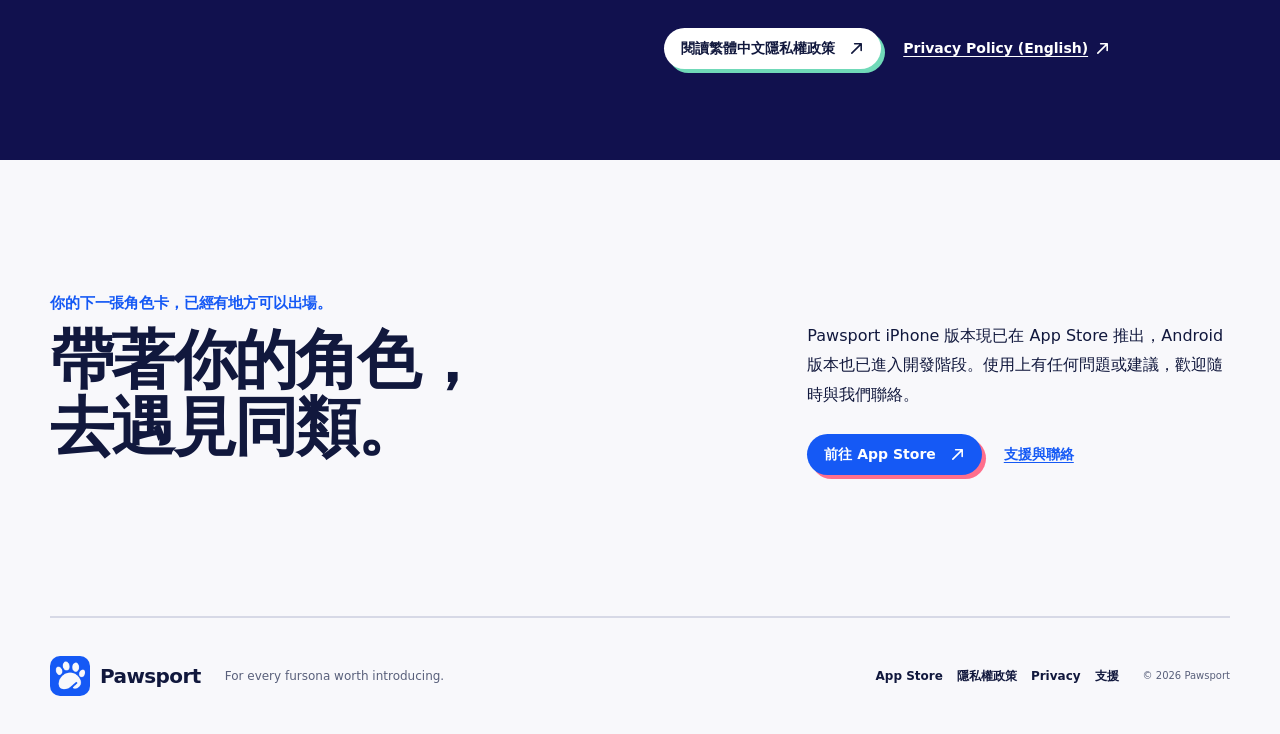
==== commit 7a3881d2: "更新 App 上架連結與 Android 開發狀態" ====
--- a/index.html
+++ b/index.html
@@ -30,7 +30,7 @@
         <a href="#show-it">現場亮出來</a>
         <a href="#privacy">隱私</a>
       </nav>
-      <a class="header-cta" href="support.html">支援與聯絡</a>
+      <a class="header-cta" href="https://apps.apple.com/tw/app/pawsport/id6788867441">App Store 下載</a>
     </header>
 
     <main id="main">
@@ -41,9 +41,10 @@
             <h1 id="hero-title">讓你的獸設，<br>自己開口。</h1>
             <p>Pawsport 把你準備好的圖片、影片或自訂畫布，變成一張能在展場、聚會與同好活動中全螢幕亮出的個人角色卡。</p>
             <div class="hero-actions">
-              <a class="button button-pink" href="#make-it">做一張自己的角色卡 <svg class="arrow" viewBox="0 0 16 16" aria-hidden="true"><path d="M8 2v11M3.5 8.5 8 13l4.5-4.5"/></svg></a>
+              <a class="button button-pink" href="https://apps.apple.com/tw/app/pawsport/id6788867441">在 App Store 下載 <svg class="arrow" viewBox="0 0 16 16" aria-hidden="true"><path d="M3 13 13 3M6 3h7v7"/></svg></a>
               <a class="link-light" href="#real-app">看看真實 App 畫面 <svg class="arrow" viewBox="0 0 16 16" aria-hidden="true"><path d="M3 13 13 3M6 3h7v7"/></svg></a>
             </div>
+            <p class="platform-status">iPhone 版本現已推出 · Android 版本開發中</p>
           </div>
           <div class="hero-art">
             <div class="hero-art-parallax" data-tilt>
@@ -129,8 +130,11 @@
           <h2 id="closing-title">帶著你的角色，<br>去遇見同類。</h2>
         </div>
         <div class="closing-actions">
-          <p>Pawsport 正在準備 App Store 上架。想知道使用方式、提出功能建議或聯絡開發者，隨時到支援頁面。</p>
-          <a class="button button-blue" href="support.html">前往支援與聯絡 <svg class="arrow" viewBox="0 0 16 16" aria-hidden="true"><path d="M3 13 13 3M6 3h7v7"/></svg></a>
+          <p>Pawsport iPhone 版本現已在 App Store 推出，Android 版本也已進入開發階段。使用上有任何問題或建議，歡迎隨時與我們聯絡。</p>
+          <div class="closing-buttons">
+            <a class="button button-blue" href="https://apps.apple.com/tw/app/pawsport/id6788867441">前往 App Store <svg class="arrow" viewBox="0 0 16 16" aria-hidden="true"><path d="M3 13 13 3M6 3h7v7"/></svg></a>
+            <a class="support-link" href="support.html">支援與聯絡</a>
+          </div>
         </div>
       </section>
     </main>
@@ -138,7 +142,7 @@
     <footer class="site-footer wrap">
       <a class="brand" href="/" aria-label="Pawsport 首頁"><img src="assets/app-icon.png?v=20260714-logo" width="40" height="40" alt=""><span>Pawsport</span></a>
       <p>For every fursona worth introducing.</p>
-      <div class="footer-links"><a href="privacy.html">隱私權政策</a><a href="privacy-en.html">Privacy</a><a href="support.html">支援</a></div>
+      <div class="footer-links"><a href="https://apps.apple.com/tw/app/pawsport/id6788867441">App Store</a><a href="privacy.html">隱私權政策</a><a href="privacy-en.html">Privacy</a><a href="support.html">支援</a></div>
       <small>© 2026 Pawsport</small>
     </footer>
   </body>
--- a/styles.css
+++ b/styles.css
@@ -60,6 +60,7 @@
 .hero h1 { max-width: 620px; margin: 14px 0 20px; font-size: clamp(54px, 6.5vw, 92px); font-weight: 900; letter-spacing: -.04em; line-height: .99; }
 .hero-copy > p:not(.hero-fandom) { max-width: 480px; margin: 0; font-size: 17px; line-height: 1.85; }
 .hero-actions, .privacy-actions { display: flex; align-items: center; gap: 22px; flex-wrap: wrap; margin-top: 29px; }
+.hero-copy .platform-status { margin-top: 19px; color: rgba(255, 255, 255, .78); font: 700 13px/1.5 var(--round); }
 .button { --spark-color: var(--lemon); position: relative; display: inline-flex; align-items: center; gap: 14px; padding: 12px 17px; border-radius: 999px; font: 800 14px/1.2 var(--round); text-decoration: none; transition: transform 180ms var(--ease-out-quart), background 180ms var(--ease-out-quart), box-shadow 180ms var(--ease-out-quart); }
 .button:hover { transform: translateY(-3px) scale(1.02); }
 .button:active { transform: translateY(1px) scale(.98); }
@@ -182,6 +183,8 @@
 .closing { display: grid; grid-template-columns: minmax(330px, 1fr) minmax(290px, .7fr); gap: clamp(45px, 12vw, 160px); align-items: end; padding: 132px 0; }
 .closing-actions { padding-bottom: 9px; }
 .closing-actions p { margin: 0 0 25px; font-size: 16px; line-height: 1.85; }
+.closing-buttons { display: flex; align-items: center; gap: 22px; flex-wrap: wrap; }
+.support-link { color: var(--blue); font: 800 14px/1.2 var(--round); }
 .site-footer { display: grid; grid-template-columns: auto 1fr auto auto; align-items: center; gap: 24px; min-height: 118px; border-top: 2px solid var(--line); font-size: 12px; }
 .site-footer .brand { font-size: 20px; }
 .site-footer .brand img { border-radius: 10px; }
@@ -221,7 +224,9 @@
 .document-page .support-card .eyebrow { color: var(--white); }
 .document-page .support-card h1 { max-width: 490px; }
 .document-page .support-card > p:not(.eyebrow) { max-width: 480px; font-size: 16px; }
-.document-page .button-primary { margin-top: 12px; background: var(--lemon); color: var(--ink) !important; box-shadow: 4px 4px 0 var(--indigo); }
+.document-page .support-actions { display: flex; flex-wrap: wrap; gap: 14px; margin-top: 24px; }
+.document-page .button-primary { background: var(--lemon); color: var(--ink) !important; box-shadow: 4px 4px 0 var(--indigo); }
+.document-page .button-secondary { background: var(--white); color: var(--ink) !important; box-shadow: 4px 4px 0 var(--pink); }
 .document-page .support-guidance .section-kicker { margin: 0 0 24px; color: var(--pink); }
 .document-page .support-guidance ul { padding-left: 19px; }
 .document-page .site-footer { grid-template-columns: 1fr auto auto; padding: 28px 0; }
